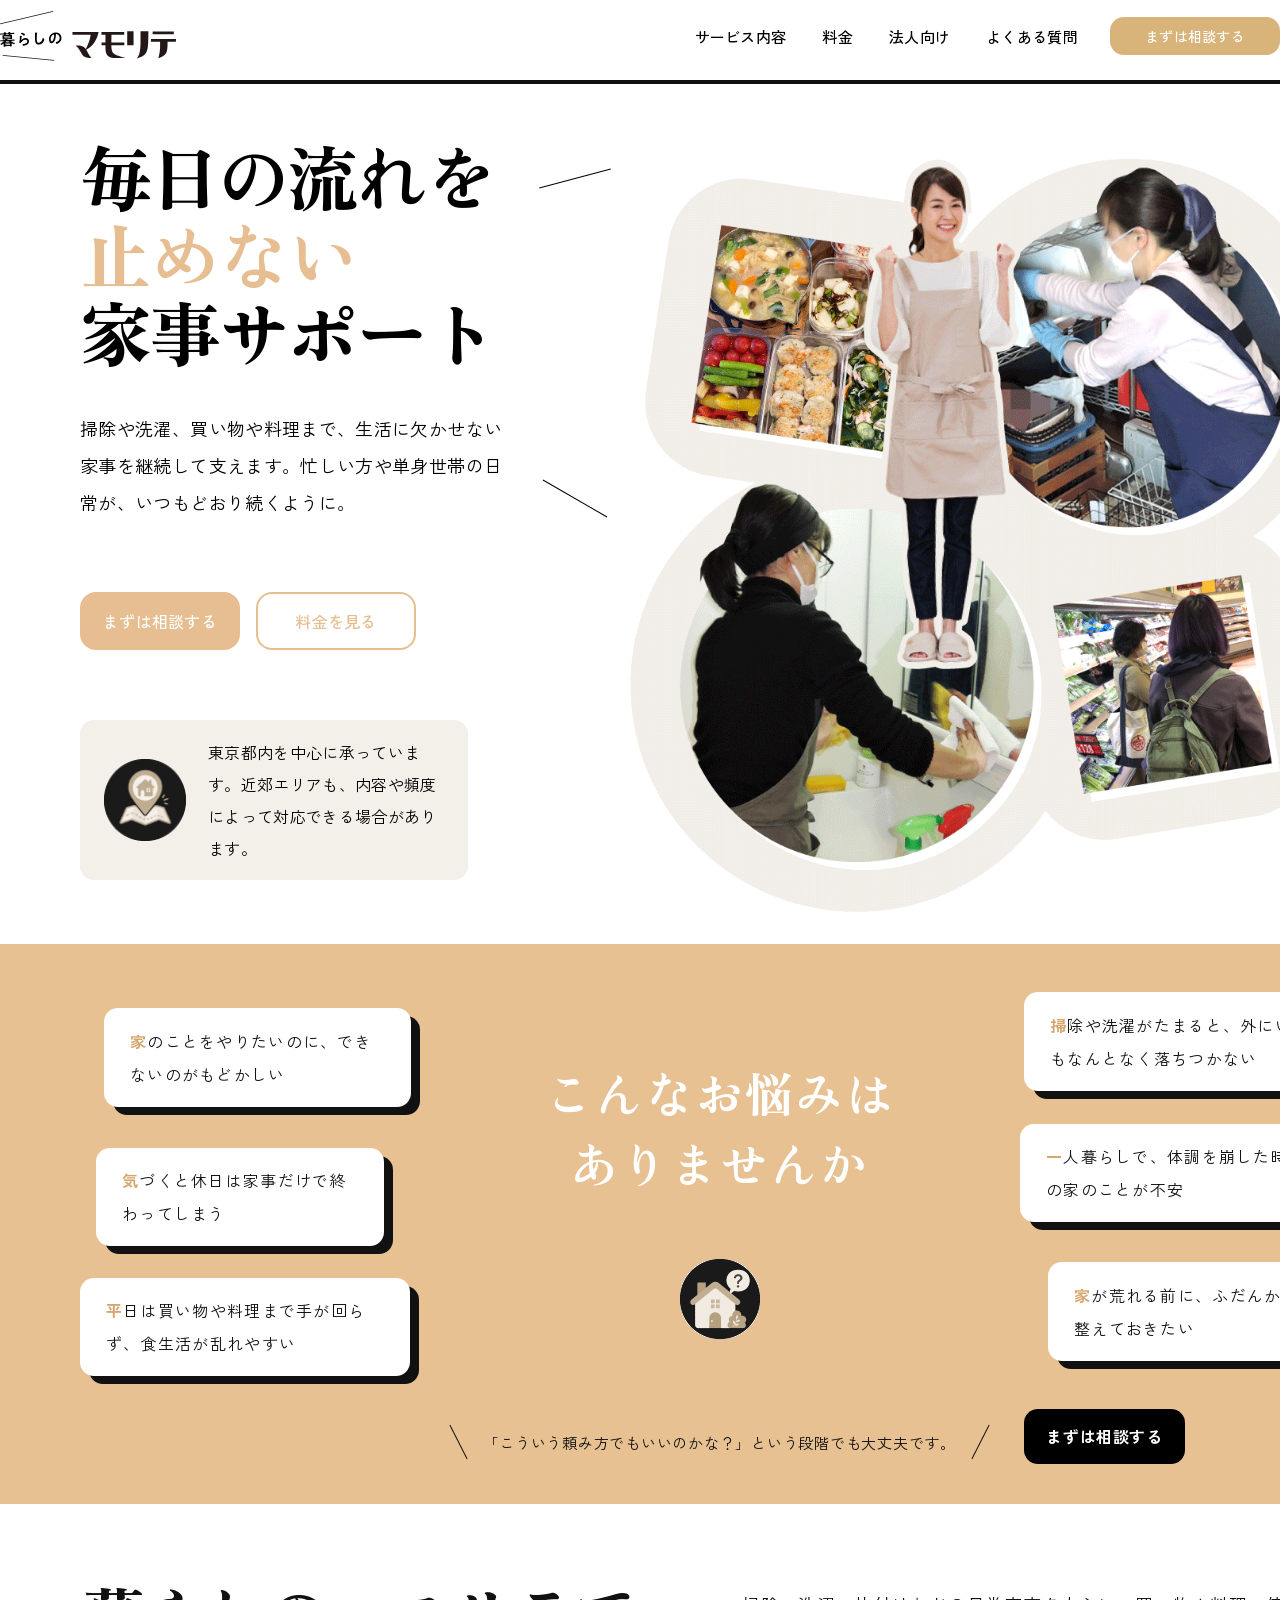
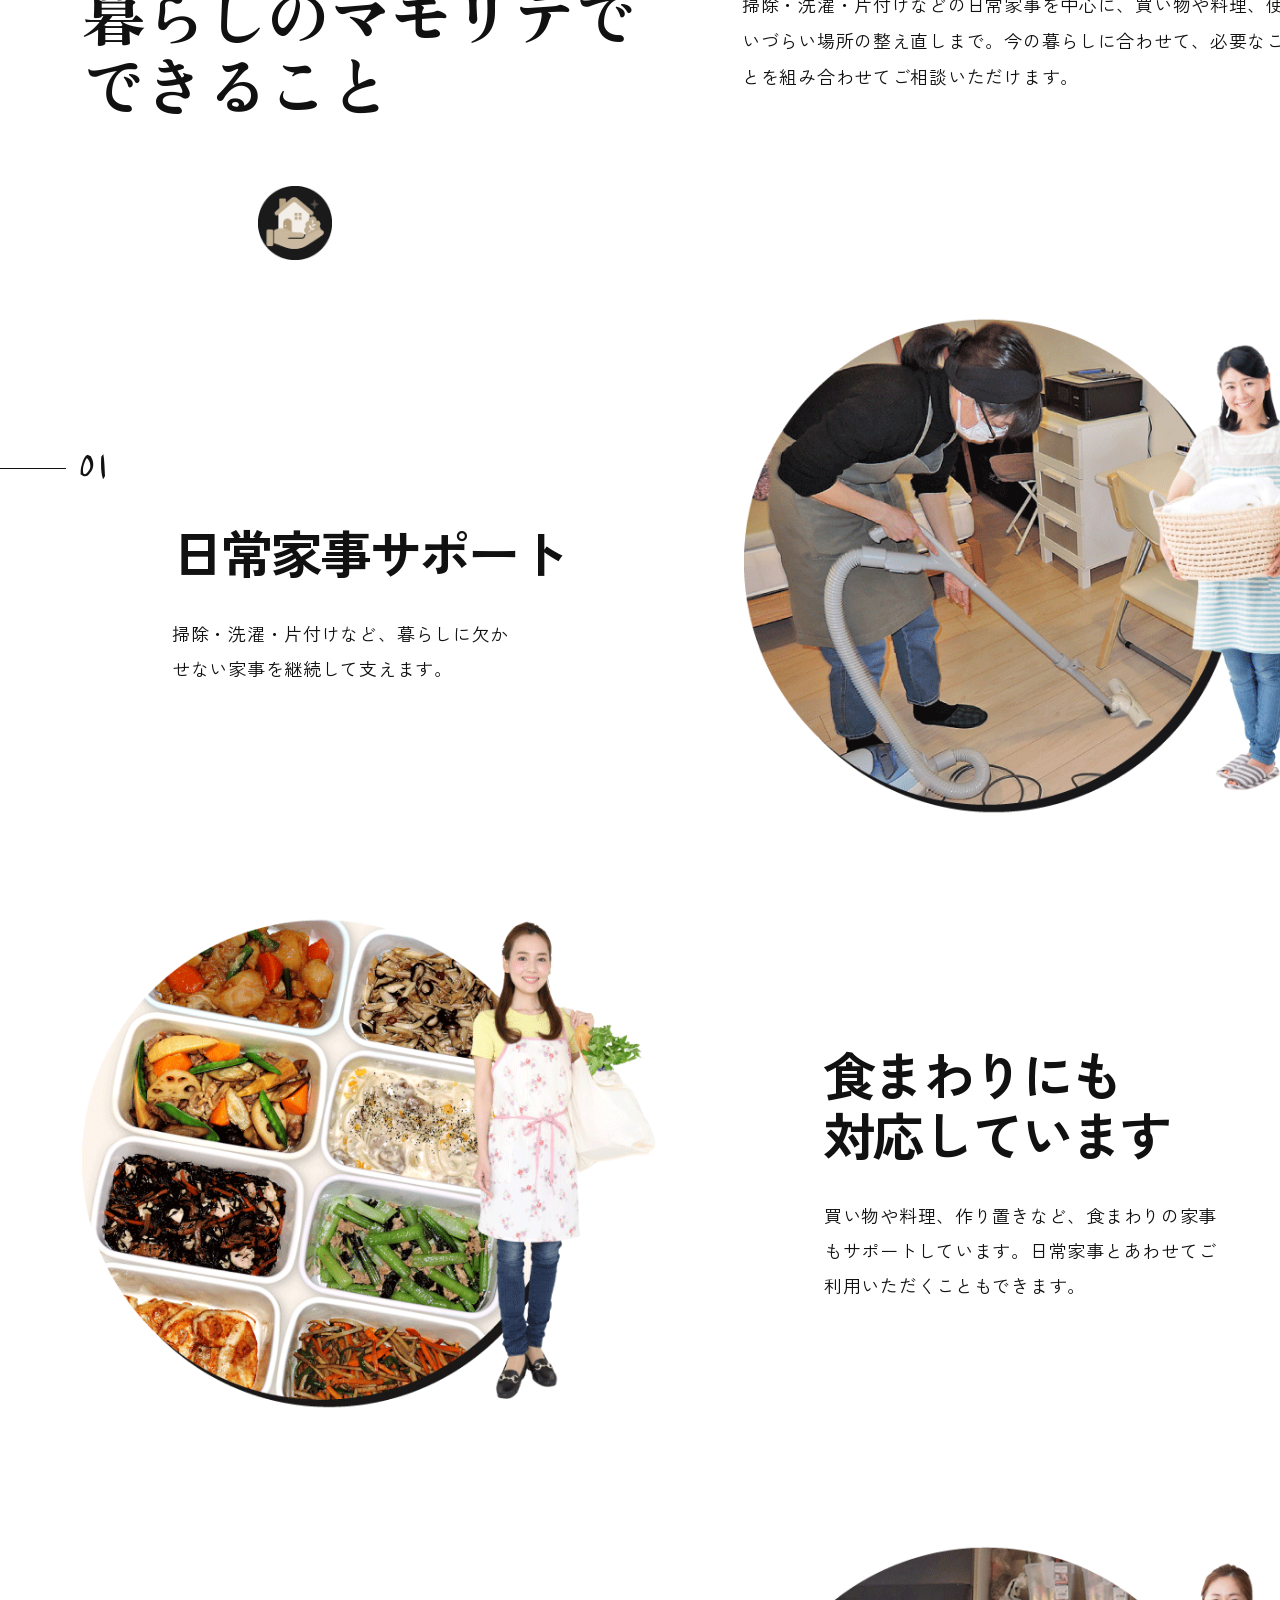
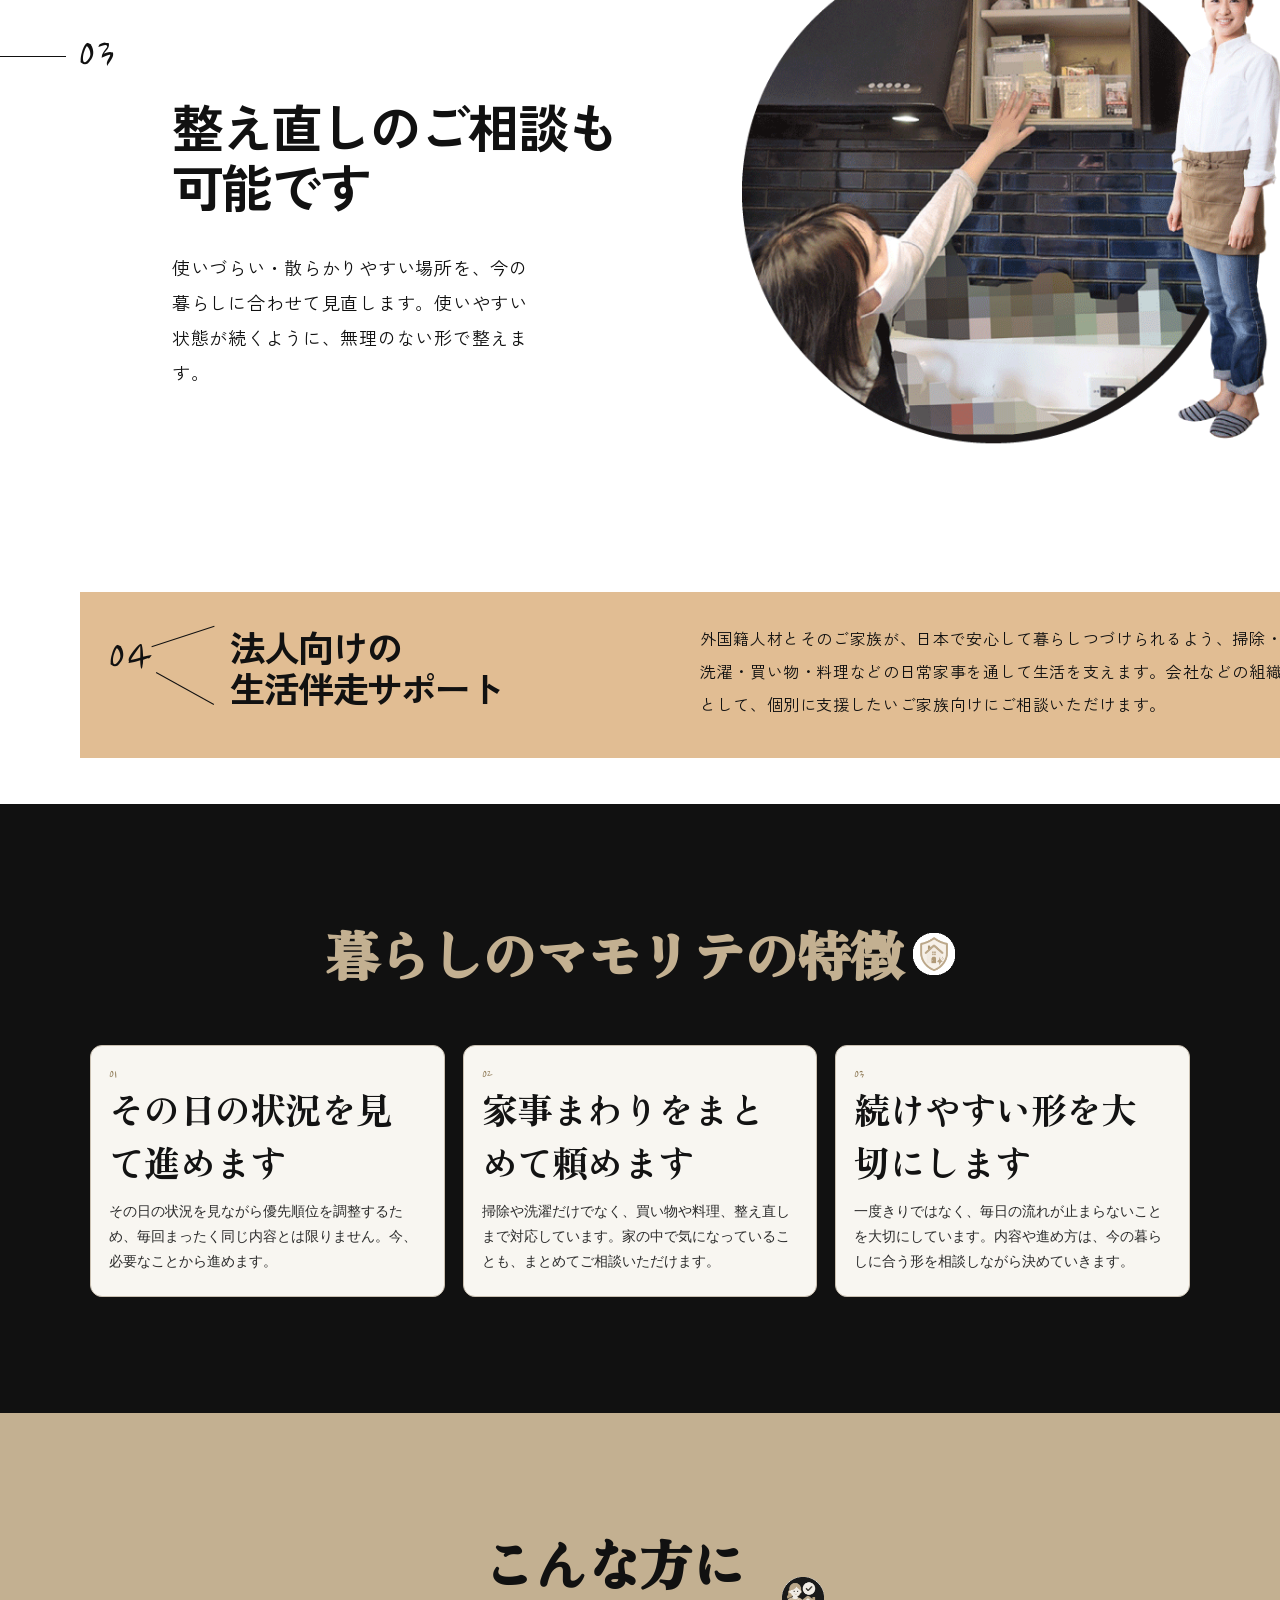
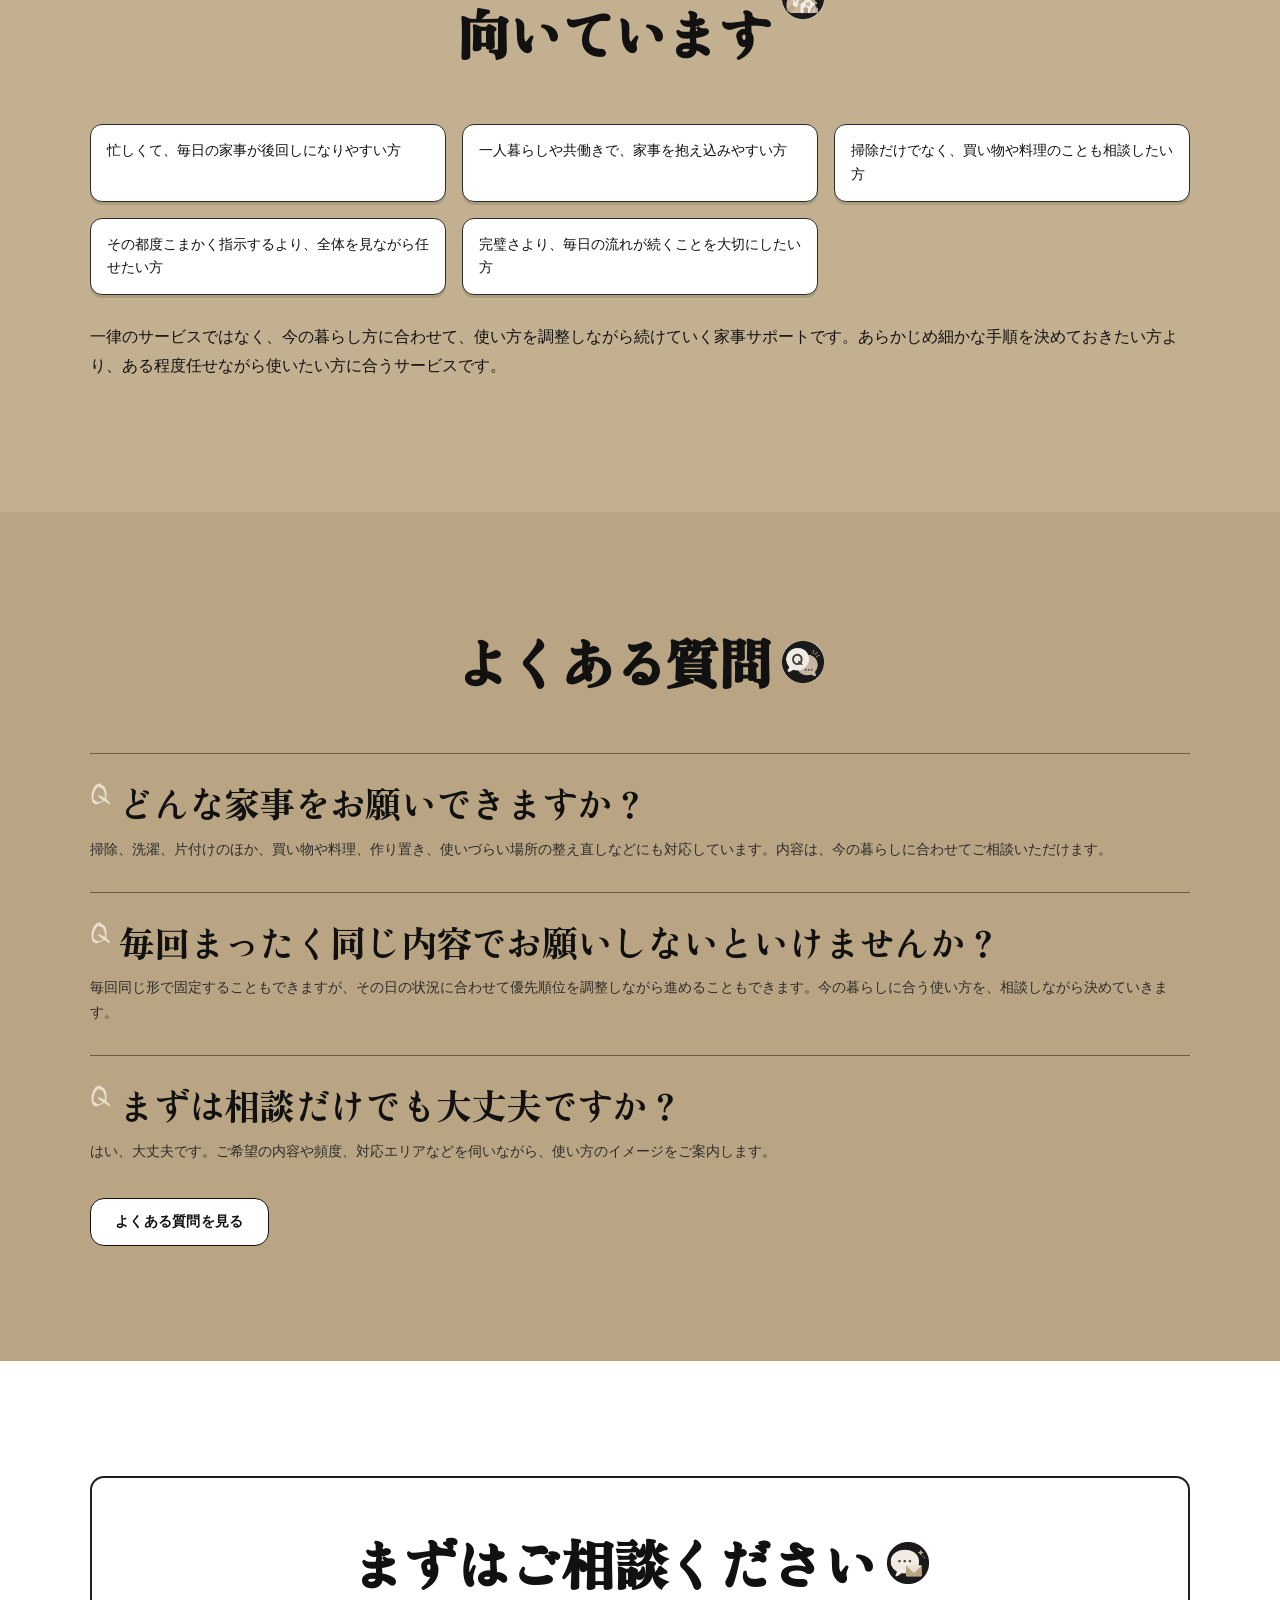
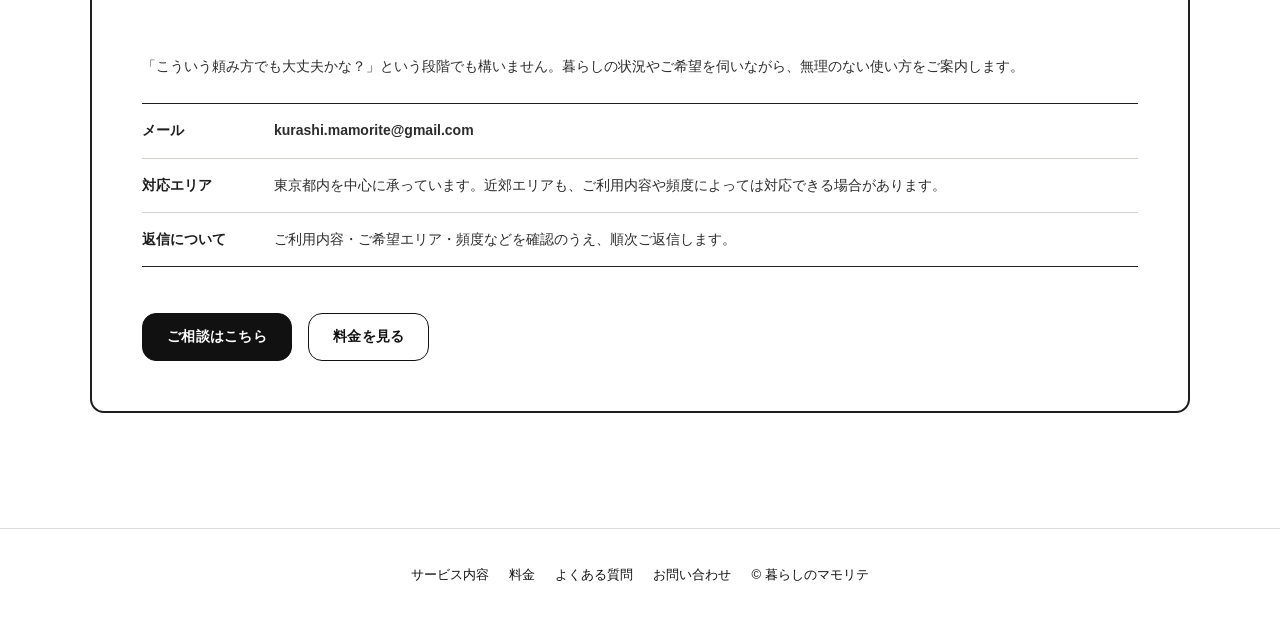
==== index.html @ 0fcd8d66 "Adjust hero first-view layout to match desktop mock" ====
<!DOCTYPE html>
<html lang="ja">
<head>
  <meta charset="UTF-8" />
  <meta name="viewport" content="width=device-width, initial-scale=1.0" />
  <meta name="theme-color" content="#ffffff" />
  <title>暮らしのマモリテ｜毎日の流れを止めない家事サポート</title>
  <meta name="description" content="掃除や洗濯、買い物や料理まで、生活に欠かせない家事を継続して支えます。忙しい方や単身世帯の日常が、いつもどおり続くように。毎日の流れを止めない家事サポートです。" />
  <link rel="preconnect" href="https://fonts.googleapis.com">
  <link rel="preconnect" href="https://fonts.gstatic.com" crossorigin>
  <link href="https://fonts.googleapis.com/css2?family=Zen+Antique&family=Zen+Kaku+Gothic+New:wght@400;500;700&family=Nanum+Brush+Script&display=swap" rel="stylesheet">
  <link rel="stylesheet" href="style.css" />
</head>
<body>
  <header class="site-header">
    <div class="site-header__inner">
      <a class="site-header__logo" href="/" aria-label="暮らしのマモリテ トップへ">
        <img src="logo-mamorite.svg" alt="暮らしのマモリテ">
      </a>

      <nav class="site-header__nav" aria-label="グローバルナビゲーション">
        <a href="#service">サービス内容</a>
        <a href="#price">料金</a>
        <a href="#business">法人向け</a>
        <a href="#faq">よくある質問</a>
      </nav>

      <a class="site-header__cta" href="#contact">まずは相談する</a>
    </div>
  </header>

  <main id="top">
    <section class="hero-section" id="hero">
      <div class="hero-stage">
        <div class="hero-copy">
          <h1 class="hero-title">
            <span class="hero-title-line">毎日の流れを</span>
            <span class="hero-title-line hero-title-accent">止めない</span>
            <span class="hero-title-line">家事サポート</span>
          </h1>

          <span class="hero-deco hero-deco-top" aria-hidden="true"></span>

          <p class="hero-text">
            掃除や洗濯、買い物や料理まで、生活に欠かせない家事を継続して支えます。忙しい方や単身世帯の日常が、いつもどおり続くように。
          </p>

          <span class="hero-deco hero-deco-bottom" aria-hidden="true"></span>

          <div class="hero-actions">
            <a class="hero-btn hero-btn-primary" href="#contact">まずは相談する</a>
            <a class="hero-btn hero-btn-secondary" href="#price">料金を見る</a>
          </div>

          <div class="hero-area-box">
            <img class="hero-area-icon" src="icon-area.png" alt="" aria-hidden="true">
            <p class="hero-area-text">
              東京都内を中心に承っています。近郊エリアも、内容や頻度によって対応できる場合があります。
            </p>
          </div>
        </div>

        <div class="hero-visual">
          <img src="hero-collage-desktop.png" alt="掃除・料理・買い物など暮らしを支える家事サポートのイメージ">
        </div>
      </div>
    </section>

    <section class="onayami-section" id="onayami">
      <div class="onayami-stage">
        <h2 class="onayami-title">
          <span>こんなお悩みは</span>
          <span>ありませんか</span>
        </h2>

        <img class="onayami-icon" src="icon-onayami.png" alt="" aria-hidden="true">

        <div class="onayami-card onayami-card-01">
          <p><span>家</span>のことをやりたいのに、できないのがもどかしい</p>
        </div>

        <div class="onayami-card onayami-card-02">
          <p><span>気</span>づくと休日は家事だけで終わってしまう</p>
        </div>

        <div class="onayami-card onayami-card-03">
          <p><span>平</span>日は買い物や料理まで手が回らず、食生活が乱れやすい</p>
        </div>

        <div class="onayami-card onayami-card-04">
          <p><span>掃</span>除や洗濯がたまると、外にいてもなんとなく落ちつかない</p>
        </div>

        <div class="onayami-card onayami-card-05">
          <p><span>一</span>人暮らしで、体調を崩した時の家のことが不安</p>
        </div>

        <div class="onayami-card onayami-card-06">
          <p><span>家</span>が荒れる前に、ふだんから整えておきたい</p>
        </div>

        <div class="onayami-bottom-copy">
          <span class="onayami-slash onayami-slash-left"></span>
          <p>「こういう頼み方でもいいのかな？」という段階でも大丈夫です。</p>
          <span class="onayami-slash onayami-slash-right"></span>
        </div>

        <a class="onayami-cta" href="#contact">まずは相談する</a>
      </div>
    </section>

    <section class="dekiru-section" id="service">
      <div class="dekiru-stage">

        <div class="dekiru-intro">
          <h2 class="dekiru-title">
            <span>暮らしのマモリテで</span>
            <span>できること</span>
          </h2>
          <p class="dekiru-intro-text">
            掃除・洗濯・片付けなどの日常家事を中心に、買い物や料理、使いづらい場所の整え直しまで。今の暮らしに合わせて、必要なことを組み合わせてご相談いただけます。
          </p>
          <img class="dekiru-icon" src="icon-dekiru.png" alt="" aria-hidden="true">
        </div>

        <div class="dekiru-item dekiru-item-01">
          <div class="dekiru-num">01</div>
          <span class="dekiru-line dekiru-line-left dekiru-line-01" aria-hidden="true"></span>
          <div class="dekiru-copy">
            <h3 class="dekiru-item-title dekiru-item-title-01">日常家事サポート</h3>
            <p class="dekiru-item-text">掃除・洗濯・片付けなど、暮らしに欠かせない家事を継続して支えます。</p>
          </div>
          <img class="dekiru-photo" src="dekiru-kaji.png" alt="日常家事サポートのイメージ">
        </div>

        <div class="dekiru-item dekiru-item-02">
          <img class="dekiru-photo" src="dekiru-shoku.png" alt="食まわりサポートのイメージ">
          <div class="dekiru-copy">
            <h3 class="dekiru-item-title dekiru-item-title-02">
              <span>食まわりにも</span>
              <span>対応しています</span>
            </h3>
            <p class="dekiru-item-text">買い物や料理、作り置きなど、食まわりの家事もサポートしています。日常家事とあわせてご利用いただくこともできます。</p>
          </div>
          <div class="dekiru-num">02</div>
          <span class="dekiru-line dekiru-line-right" aria-hidden="true"></span>
        </div>

        <div class="dekiru-item dekiru-item-03">
          <div class="dekiru-num">03</div>
          <span class="dekiru-line dekiru-line-left" aria-hidden="true"></span>
          <div class="dekiru-copy">
            <h3 class="dekiru-item-title dekiru-item-title-03">
              <span>整え直しのご相談も</span>
              <span>可能です</span>
            </h3>
            <p class="dekiru-item-text">使いづらい・散らかりやすい場所を、今の暮らしに合わせて見直します。使いやすい状態が続くように、無理のない形で整えます。</p>
          </div>
          <img class="dekiru-photo" src="dekiru-totonoe.png" alt="整え直しサポートのイメージ">
        </div>

        <div class="dekiru-corporate">
          <div class="dekiru-corporate-num">04</div>
          <span class="dekiru-corporate-slash dekiru-corporate-slash-1" aria-hidden="true"></span>
          <span class="dekiru-corporate-slash dekiru-corporate-slash-2" aria-hidden="true"></span>
          <h3 class="dekiru-corporate-title">
            <span>法人向けの</span>
            <span>生活伴走サポート</span>
          </h3>
          <p class="dekiru-corporate-text">
            外国籍人材とそのご家族が、日本で安心して暮らしつづけられるよう、掃除・洗濯・買い物・料理などの日常家事を通して生活を支えます。会社などの組織として、個別に支援したいご家族向けにご相談いただけます。
          </p>
        </div>

      </div>
    </section>

    <section id="features" class="section bg-black">
      <div class="container">
        <div class="section-title"><h2>暮らしのマモリテの特徴</h2><img src="icon-tokucho.png" alt="特徴アイコン"></div>
        <div class="card-grid feature-grid"><article><p class="script-no">01</p><h3>その日の状況を見て進めます</h3><p>その日の状況を見ながら優先順位を調整するため、毎回まったく同じ内容とは限りません。今、必要なことから進めます。</p></article><article><p class="script-no">02</p><h3>家事まわりをまとめて頼めます</h3><p>掃除や洗濯だけでなく、買い物や料理、整え直しまで対応しています。家の中で気になっていることも、まとめてご相談いただけます。</p></article><article><p class="script-no">03</p><h3>続けやすい形を大切にします</h3><p>一度きりではなく、毎日の流れが止まらないことを大切にしています。内容や進め方は、今の暮らしに合う形を相談しながら決めていきます。</p></article></div>
      </div>
    </section>

    <section id="fit" class="section bg-beige">
      <div class="container">
        <div class="section-title"><h2>こんな方に<br>向いています</h2><img src="icon-muiteru.png" alt="向いている方アイコン"></div>
        <ul class="card-grid fit-grid"><li>忙しくて、毎日の家事が後回しになりやすい方</li><li>一人暮らしや共働きで、家事を抱え込みやすい方</li><li>掃除だけでなく、買い物や料理のことも相談したい方</li><li>その都度こまかく指示するより、全体を見ながら任せたい方</li><li>完璧さより、毎日の流れが続くことを大切にしたい方</li></ul>
        <p class="section-note">一律のサービスではなく、今の暮らし方に合わせて、使い方を調整しながら続けていく家事サポートです。あらかじめ細かな手順を決めておきたい方より、ある程度任せながら使いたい方に合うサービスです。</p>
      </div>
    </section>

    <section id="faq" class="section bg-beige-darker">
      <div class="container">
        <div class="section-title"><h2>よくある質問</h2><img src="icon-qa.png" alt="Q&Aアイコン"></div>
        <div class="faq-list"><article class="faq-item"><h3><span class="script-q">Q</span>どんな家事をお願いできますか？</h3><p>掃除、洗濯、片付けのほか、買い物や料理、作り置き、使いづらい場所の整え直しなどにも対応しています。内容は、今の暮らしに合わせてご相談いただけます。</p></article><article class="faq-item"><h3><span class="script-q">Q</span>毎回まったく同じ内容でお願いしないといけませんか？</h3><p>毎回同じ形で固定することもできますが、その日の状況に合わせて優先順位を調整しながら進めることもできます。今の暮らしに合う使い方を、相談しながら決めていきます。</p></article><article class="faq-item"><h3><span class="script-q">Q</span>まずは相談だけでも大丈夫ですか？</h3><p>はい、大丈夫です。ご希望の内容や頻度、対応エリアなどを伺いながら、使い方のイメージをご案内します。</p></article></div>
        <a class="button secondary" href="faq.html">よくある質問を見る</a>
      </div>
    </section>

    <section id="contact" class="section">
      <div class="container"><div class="contact-box"><div class="section-title"><h2>まずはご相談ください</h2><img src="icon-soudan.png" alt="相談アイコン"></div><p>「こういう頼み方でも大丈夫かな？」という段階でも構いません。暮らしの状況やご希望を伺いながら、無理のない使い方をご案内します。</p><div class="contact-list"><p><span>メール</span><strong>kurashi.mamorite@gmail.com</strong></p><p><span>対応エリア</span>東京都内を中心に承っています。近郊エリアも、ご利用内容や頻度によっては対応できる場合があります。</p><p><span>返信について</span>ご利用内容・ご希望エリア・頻度などを確認のうえ、順次ご返信します。</p></div><div class="hero-actions"><a class="button" href="#contact">ご相談はこちら</a><a class="button secondary" href="price.html">料金を見る</a></div></div></div>
    </section>
  </main>

  <footer class="footer"><div class="container footer-inner"><a href="#service">サービス内容</a><a href="price.html">料金</a><a href="faq.html">よくある質問</a><a href="#contact">お問い合わせ</a><span>© 暮らしのマモリテ</span></div></footer>
</body>
</html>
---- style.css ----
@import url('https://fonts.googleapis.com/css2?family=Zen+Antique&display=swap');

/* =========================================================
   Header + First View
   暮らしのマモリテ / PC版基準
========================================================= */

/* 共通 */
:root {
  --color-black: #111111;
  --color-bg: #f7f7f4;
  --color-beige: #d8b47b;
  --color-beige-soft: rgba(216, 180, 123, 0.12);
  --content-max: 1440px;
  --black: var(--color-black);
  --beige: #c3b091;
  --beige-deep: #b9a583;
  --white: #ffffff;
  --off: var(--color-bg);
  --line: #d9d2c6;
  --container: 1100px;
  --hero-container: var(--content-max);
}

html {
  scroll-behavior: smooth;
}

* { box-sizing: border-box; }

body {
  margin: 0;
  color: var(--color-black);
  background: var(--color-bg);
  font-family:
    "Hiragino Kaku Gothic ProN",
    "Yu Gothic",
    "YuGothic",
    "Noto Sans JP",
    sans-serif;
  line-height: 1.8;
}

a { color: inherit; text-decoration: none; }
img { max-width: 100%; display: block; }

.container,
.header-inner {
  width: min(var(--container), calc(100% - 56px));
  margin-inline: auto;
}

.section {
  background: var(--white);
  padding: clamp(84px, 9vw, 138px) 0;
}
.bg-beige { background: var(--beige); }
.bg-beige-darker { background: var(--beige-deep); }
.bg-black { background: var(--black); color: var(--white); }

/* 見出し系 */
.hero__title,
.section-title,
h1,
h2,
h3 {
  font-family: "Zen Antique", serif;
  font-weight: 400;
}

.button {
  display: inline-flex;
  align-items: center;
  justify-content: center;
  min-height: 48px;
  padding: 0 24px;
  border-radius: 14px;
  border: 1px solid var(--black);
  font-weight: 700;
  font-size: 14px;
  letter-spacing: 0.02em;
  background: var(--black);
  color: var(--white);
}
.button.secondary { background: var(--white); color: var(--black); }
.nav-cta {
  width: 160px;
  min-height: 44px;
  height: 44px;
  padding: 0 28px;
  border-color: var(--beige);
  border-radius: 14px;
  background: var(--beige);
  color: var(--white);
  font-weight: 700;
}

/* =========================================================
   Header
========================================================= */

.site-header {
  width: 100%;
  height: 84px;
  background: #fff;
  position: relative;
  z-index: 10;
}

.site-header__inner {
  width: 100%;
  max-width: 1280px;
  height: 84px;
  margin: 0 auto;
  padding: 0;
  box-sizing: border-box;
  display: flex;
  align-items: center;
  justify-content: space-between;
}

.site-header__logo {
  display: flex;
  align-items: center;
  flex-shrink: 0;
  width: 214px;
  height: 54px;
  text-decoration: none;
}

.site-header__logo img {
  display: block;
  width: 214px;
  height: auto;
  object-fit: contain;
}

.site-header__nav {
  display: flex;
  align-items: center;
  gap: 38px;
  margin-left: auto;
  margin-right: 32px;
}

.site-header__nav a {
  color: #111;
  text-decoration: none;
  font-family: "Zen Kaku Gothic New", "Noto Sans JP", sans-serif;
  font-size: 15px;
  line-height: 1;
  font-weight: 700;
  letter-spacing: 0.04em;
  white-space: nowrap;
}

.site-header__cta {
  width: 160px;
  height: 40px;
  border-radius: 16px;
  background: #E8BD8B;
  color: #fff;
  display: flex;
  align-items: center;
  justify-content: center;
  text-decoration: none;
  font-family: "Zen Kaku Gothic New", "Noto Sans JP", sans-serif;
  font-size: 15px;
  line-height: 1;
  font-weight: 700;
  letter-spacing: 0.04em;
  white-space: nowrap;
  flex-shrink: 0;
}

@media (max-width: 899px) {
  .site-header {
    height: 72px;
  }

  .site-header__inner {
    height: 72px;
    padding: 0 20px;
  }

  .site-header__logo {
    width: 180px;
    height: 46px;
  }

  .site-header__logo img {
    width: 180px;
  }

  .site-header__nav {
    display: none;
  }
}

/* =========================================================
   Hero
========================================================= */

.hero {
  width: 100%;
  background: var(--color-bg);
  overflow: hidden;
}

.hero__inner {
  position: relative;
  width: 100%;
  max-width: var(--content-max);
  min-height: 884px;
  margin: 0 auto;
  padding: 58px 80px 70px;
  box-sizing: border-box;
}

/* 左側 */
.hero__content {
  position: relative;
  z-index: 2;
  width: 520px;
}

/* 大見出し */
.hero__title {
  position: relative;
  margin: 0;
  font-size: 72px;
  line-height: 1.08;
  letter-spacing: -0.055em;
  color: var(--color-black);
}

.hero__title span {
  display: block;
}

.hero__title .is-accent {
  color: var(--color-beige);
}

/* 見出し右側の斜め線 */
.hero__title::after {
  content: "";
  position: absolute;
  top: 76px;
  left: 435px;
  width: 78px;
  height: 1.5px;
  background: var(--color-black);
  transform: rotate(-17deg);
  transform-origin: left center;
}

/* 本文 */
.hero__lead {
  width: 440px;
  margin: 42px 0 0;
  font-size: 16px;
  line-height: 2.1;
  letter-spacing: 0.06em;
  font-weight: 500;
}

/* CTA */
.hero__actions {
  display: flex;
  align-items: center;
  gap: 16px;
  margin-top: 30px;
}

.hero__button {
  height: 54px;
  border-radius: 15px;
  padding: 0 30px;
  box-sizing: border-box;
  text-decoration: none;
  display: inline-flex;
  align-items: center;
  justify-content: center;
  font-size: 15px;
  font-weight: 700;
  letter-spacing: 0.04em;
  line-height: 1;
  white-space: nowrap;
}

.hero__button--primary {
  min-width: 160px;
  color: #ffffff;
  background: var(--color-beige);
  border: 2px solid var(--color-beige);
}

.hero__button--secondary {
  min-width: 142px;
  color: var(--color-beige);
  background: transparent;
  border: 2px solid var(--color-beige);
}

/* 対応エリア */
.hero__area {
  width: 420px;
  min-height: 132px;
  margin-top: 58px;
  padding: 26px 28px;
  box-sizing: border-box;
  border-radius: 13px;
  background: var(--color-beige-soft);
  display: flex;
  align-items: center;
  gap: 26px;
}

.hero__area-icon {
  flex: 0 0 auto;
}

.hero__area-icon img {
  display: block;
  width: 64px;
  height: 64px;
  object-fit: contain;
}

.hero__area-text {
  margin: 0;
  font-size: 15px;
  line-height: 1.95;
  letter-spacing: 0.05em;
  font-weight: 500;
}

/* 右側コラージュ */
.hero__visual {
  position: absolute;
  z-index: 1;
  top: 54px;
  right: -4px;
  width: 790px;
  pointer-events: none;
}

.hero__visual img {
  display: block;
  width: 100%;
  height: auto;
  object-fit: contain;
}

/* =========================================================
   Responsive rough adjustment
   現時点では崩れ防止用の最低限
========================================================= */

@media (max-width: 1180px) {
  .site-header__inner {
    padding: 0 48px;
  }

  .hero__inner {
    padding-left: 56px;
    padding-right: 56px;
  }

  .hero__title {
    font-size: 64px;
  }

  .hero__visual {
    width: 700px;
    right: -80px;
  }
}

@media (max-width: 900px) {
  .site-header__inner {
    height: 72px;
    padding: 0 24px;
  }

  .site-header__logo img {
    width: 150px;
  }

  .site-header__nav {
    display: none;
  }

  .site-header__cta {
    width: 142px;
    height: 40px;
    border-radius: 12px;
    font-size: 13px;
  }

  .hero__inner {
    min-height: auto;
    padding: 44px 24px 56px;
  }

  .hero__content {
    width: 100%;
  }

  .hero__title {
    font-size: 48px;
    line-height: 1.15;
    letter-spacing: -0.04em;
  }

  .hero__title::after {
    display: none;
  }

  .hero__lead {
    width: 100%;
    margin-top: 28px;
    font-size: 15px;
    line-height: 2;
  }

  .hero__actions {
    margin-top: 26px;
  }

  .hero__button {
    height: 50px;
    font-size: 14px;
    padding: 0 22px;
  }

  .hero__area {
    width: 100%;
    margin-top: 40px;
  }

  .hero__visual {
    position: relative;
    top: auto;
    right: auto;
    width: 112%;
    margin: 36px 0 0 -6%;
  }
}

.hero-actions {
  display: flex;
  gap: 16px;
  flex-wrap: nowrap;
  margin-top: 46px;
}


.section-title {
  display: flex;
  align-items: center;
  justify-content: center;
  gap: 12px;
  margin-bottom: clamp(34px, 5vw, 56px);
  text-align: center;
}
.section-title h2 {
  margin: 0;
  font-size: clamp(36px, 5vw, 54px);
  line-height: 1.3;
  font-weight: 900;
  letter-spacing: -0.03em;
}
.section-title img { width: 42px; height: 42px; object-fit: contain; }
.bg-black .section-title h2 { color: var(--beige); }

.card-grid { list-style: none; margin: 0; padding: 0; display: grid; gap: 16px; }
.card-grid li {
  border: 1px solid #2b2b2b;
  background: #fff;
  border-radius: 12px;
  box-shadow: 0 3px 0 rgba(0, 0, 0, 0.12);
  padding: 14px 16px;
  font-size: 14px;
  line-height: 1.7;
}

/* =========================================================
   Onayami block
========================================================= */

.onayami-section {
  width: 100%;
  height: 560px;
  background: #E8C193;
  overflow: hidden;
}

.onayami-stage {
  position: relative;
  width: 1440px;
  height: 560px;
  margin: 0 auto;
}

.onayami-title {
  position: absolute;
  left: 50%;
  top: 114px;
  transform: translateX(-50%);
  width: 420px;
  margin: 0;
  text-align: center;
  color: #fff;
  font-family: "Zen Antique", serif;
  font-size: 48px;
  line-height: 1.45;
  letter-spacing: 0.04em;
  font-weight: 400;
  white-space: nowrap;
}

.onayami-title span { display: block; }

.onayami-icon {
  position: absolute;
  left: 50%;
  top: 315px;
  transform: translateX(-50%);
  width: 80px;
  height: 80px;
  object-fit: contain;
}

.onayami-card {
  position: absolute;
  background: #fff;
  border-radius: 14px;
  box-shadow: 9px 8px 0 #111;
  display: flex;
  align-items: center;
  box-sizing: border-box;
  padding: 20px 26px;
  color: #111;
  font-family: "Zen Kaku Gothic New", "Noto Sans JP", sans-serif;
  font-size: 16px;
  line-height: 2.05;
  letter-spacing: 0.08em;
  font-weight: 400;
  z-index: 2;
}

.onayami-card p { margin: 0; }

.onayami-card span {
  color: #D6A66F;
  font-weight: 700;
}

.onayami-card-01 { left: 104px; top: 64px; width: 307px; height: 99px; }
.onayami-card-02 { left: 96px; top: 204px; width: 288px; height: 98px; }
.onayami-card-03 { left: 80px; top: 334px; width: 330px; height: 98px; }
.onayami-card-04 { left: 1024px; top: 48px; width: 328px; height: 99px; }
.onayami-card-05 { left: 1020px; top: 180px; width: 309px; height: 98px; }
.onayami-card-06 { left: 1048px; top: 318px; width: 290px; height: 99px; }

.onayami-bottom-copy {
  position: absolute;
  left: 453px;
  top: 480px;
  width: 533px;
  height: 36px;
  display: flex;
  align-items: center;
  justify-content: center;
  gap: 24px;
  color: #111;
  font-family: "Zen Kaku Gothic New", "Noto Sans JP", sans-serif;
  font-size: 15px;
  line-height: 1;
  letter-spacing: 0.05em;
  white-space: nowrap;
}

.onayami-bottom-copy p { margin: 0; }

.onayami-slash {
  display: block;
  width: 1px;
  height: 38px;
  background: #111;
  transform-origin: center;
}

.onayami-slash-left { transform: rotate(-27deg); }
.onayami-slash-right { transform: rotate(27deg); }

.onayami-cta {
  position: absolute;
  left: 1024px;
  top: 465px;
  width: 161px;
  height: 55px;
  border-radius: 14px;
  background: #000;
  color: #fff;
  display: flex;
  align-items: center;
  justify-content: center;
  text-decoration: none;
  font-family: "Zen Kaku Gothic New", "Noto Sans JP", sans-serif;
  font-size: 16px;
  font-weight: 700;
  letter-spacing: 0.04em;
  z-index: 3;
}

@media (max-width: 1439px) and (min-width: 769px) {
  .onayami-section {
    height: calc(560px * (100vw / 1440));
  }

  .onayami-stage {
    transform: scale(calc(100vw / 1440));
    transform-origin: top center;
  }
}

@media (max-width: 768px) {
  .onayami-section {
    height: auto;
    overflow: visible;
    padding: 48px 16px;
  }

  .onayami-stage {
    width: 100%;
    height: auto;
    display: flex;
    flex-direction: column;
    align-items: center;
    gap: 16px;
  }

  .onayami-title,
  .onayami-icon,
  .onayami-card,
  .onayami-bottom-copy,
  .onayami-cta {
    position: static;
    transform: none;
  }

  .onayami-title { width: auto; white-space: normal; }
  .onayami-card { width: 100%; height: auto; }
  .onayami-bottom-copy { width: 100%; }
}

/* =========================================
   できることブロック
========================================= */

.dekiru-section {
  position: relative;
  width: 100%;
  height: 2500px;
  background: #ffffff;
  overflow: hidden;
  box-sizing: border-box;
}

.dekiru-stage {
  position: relative;
  width: 1440px;
  height: 2500px;
  margin: 0 auto;
  box-sizing: border-box;
  background: transparent;
}

.dekiru-title {
  position: absolute;
  left: 82px;
  top: 74px;
  width: 360px;
  margin: 0;
  color: #111111;
  font-family: "Zen Antique", serif;
  font-size: 64px;
  line-height: 1.1;
  letter-spacing: -0.04em;
  font-weight: 400;
}

.dekiru-title span { display: block; white-space: nowrap; }

.dekiru-intro-text {
  position: absolute;
  left: 742px;
  top: 82px;
  width: 545px;
  margin: 0;
  color: #111111;
  font-family: "Zen Kaku Gothic New", "Noto Sans JP", sans-serif;
  font-size: 18px;
  line-height: 2;
  letter-spacing: 0.04em;
  font-weight: 400;
}

.dekiru-icon {
  position: absolute;
  left: 258px;
  top: 282px;
  width: 74px;
  height: 74px;
  object-fit: contain;
  display: block;
}

.dekiru-item { position: absolute; }

.dekiru-num,
.dekiru-corporate-num {
  color: #111111;
  font-family: "Nanum Brush Script", cursive;
  font-size: 48px;
  line-height: 1;
  font-weight: 400;
  letter-spacing: 0.02em;
}

.dekiru-item-title,
.dekiru-corporate-title {
  margin: 0;
  font-family: "Zen Kaku Gothic New", "Noto Sans JP", sans-serif;
  font-weight: 700;
  letter-spacing: -0.05em;
}

.dekiru-item-title span,
.dekiru-corporate-title span { display: block; }

.dekiru-item-title-01 { white-space: nowrap; }

.dekiru-item-title-02 span,
.dekiru-item-title-03 span,
.dekiru-corporate-title span { white-space: nowrap; }

.dekiru-item-text,
.dekiru-corporate-text {
  margin: 0;
  font-family: "Zen Kaku Gothic New", "Noto Sans JP", sans-serif;
  font-weight: 400;
  letter-spacing: 0.04em;
}

.dekiru-line {
  position: absolute;
  display: block;
  height: 1px;
  background: #111111;
}

.dekiru-photo {
  display: block;
  height: auto;
  max-width: none;
}

.dekiru-item-01 { left: 0; top: 0; width: 1440px; height: 860px; }
.dekiru-item-01 .dekiru-num { position: absolute; left: 78px; top: 542px; }
.dekiru-item-01 .dekiru-line-01 { left: 0; top: 564px; width: 66px; }
.dekiru-item-01 .dekiru-copy { position: absolute; left: 172px; top: 618px; width: 370px; }
.dekiru-item-01 .dekiru-item-title { width: 320px; color: #111111; font-size: 52px; line-height: 1.15; }
.dekiru-item-01 .dekiru-item-text { margin-top: 34px; width: 350px; color: #111111; font-size: 18px; line-height: 1.95; }
.dekiru-item-01 .dekiru-photo { position: absolute; left: 744px; top: 412px; width: 592px; }

.dekiru-item-02 { left: 0; top: 0; width: 1440px; height: 1700px; }
.dekiru-item-02 .dekiru-photo { position: absolute; left: 82px; top: 1012px; width: 586px; }
.dekiru-item-02 .dekiru-copy { position: absolute; left: 824px; top: 1140px; width: 410px; }
.dekiru-item-02 .dekiru-item-title { width: 360px; color: #111111; font-size: 52px; line-height: 1.15; }
.dekiru-item-02 .dekiru-item-text { margin-top: 34px; width: 395px; color: #111111; font-size: 18px; line-height: 1.95; }
.dekiru-item-02 .dekiru-num { position: absolute; left: 1298px; top: 1110px; }
.dekiru-item-02 .dekiru-line-right { left: 1360px; top: 1132px; width: 72px; }

.dekiru-item-03 { left: 0; top: 0; width: 1440px; height: 2250px; }
.dekiru-item-03 .dekiru-num { position: absolute; left: 78px; top: 1730px; }
.dekiru-item-03 .dekiru-line-left { left: 0; top: 1752px; width: 66px; }
.dekiru-item-03 .dekiru-copy { position: absolute; left: 172px; top: 1792px; width: 390px; }
.dekiru-item-03 .dekiru-item-title { width: 360px; color: #111111; font-size: 52px; line-height: 1.15; }
.dekiru-item-03 .dekiru-item-text { margin-top: 34px; width: 370px; color: #111111; font-size: 18px; line-height: 1.95; }
.dekiru-item-03 .dekiru-photo { position: absolute; left: 742px; top: 1640px; width: 596px; }

.dekiru-corporate {
  position: absolute;
  left: 80px;
  top: 2288px;
  width: 1280px;
  height: 166px;
  background: #E1BD93;
  box-sizing: border-box;
}

.dekiru-corporate-num { position: absolute; left: 28px; top: 44px; color: #111111; font-size: 48px; }
.dekiru-corporate-slash { position: absolute; width: 66px; height: 1px; background: #111111; transform-origin: center; }
.dekiru-corporate-slash-1 { left: 70px; top: 44px; transform: rotate(-18deg); }
.dekiru-corporate-slash-2 { left: 72px; top: 96px; transform: rotate(29deg); }
.dekiru-corporate-title { position: absolute; left: 150px; top: 34px; width: 430px; color: #111111; font-size: 36px; line-height: 1.15; }
.dekiru-corporate-text { position: absolute; left: 620px; top: 30px; width: 590px; color: #111111; font-size: 16px; line-height: 2.05; }

@media (max-width: 1439px) and (min-width: 769px) {
  .dekiru-section { height: calc(2500px * (100vw / 1440)); }
  .dekiru-stage { transform: scale(calc(100vw / 1440)); transform-origin: top center; }
}


.script-no,
.script-q {
  margin: 0 0 10px;
  font-family: "Nanum Brush Script", cursive;
  line-height: 1;
}

.script-no { font-size: 42px; }

h3 {
  margin: 0 0 12px;
  font-size: clamp(28px, 3vw, 38px);
  line-height: 1.45;
  letter-spacing: -0.02em;
}

.feature-grid p,
.faq-item p,
.contact-box p { margin: 0; font-size: 14px; color: #2c2c2c; }

.feature-grid { grid-template-columns: repeat(3, minmax(0, 1fr)); gap: 18px; }
.feature-grid article {
  background: #f8f6f1;
  border: 1px solid #cbc1b2;
  border-radius: 12px;
  padding: 22px 18px;
}
.feature-grid .script-no { color: #8f7a56; }
.feature-grid h3 { font-size: 36px; color: #131313; }

.fit-grid { grid-template-columns: repeat(3, minmax(0, 1fr)); margin-bottom: 28px; }
.fit-grid li:last-child { grid-column: 2 / 3; }

.faq-list { display: grid; gap: 30px; margin-bottom: 34px; }
.faq-item { border-top: 1px solid #6a5c45; padding-top: 22px; }
.faq-item h3 {
  display: flex;
  gap: 10px;
  align-items: flex-start;
  margin: 0 0 8px;
  font-size: clamp(27px, 3vw, 36px);
}
.script-q { font-size: 44px; color: #e8dfcf; margin-top: -2px; }

.contact-box {
  border: 2px solid #1e1e1e;
  border-radius: 14px;
  background: #fff;
  padding: clamp(24px, 4vw, 50px);
}
.contact-list {
  margin: 24px 0;
  border-top: 1px solid #1f1f1f;
  border-bottom: 1px solid #1f1f1f;
}
.contact-list p {
  margin: 0;
  padding: 14px 0;
  border-top: 1px solid var(--line);
  display: grid;
  grid-template-columns: 120px 1fr;
  gap: 12px;
}
.contact-list p:first-child { border-top: 0; }
.contact-list span { font-weight: 700; color: #1d1d1d; }

.footer {
  background: var(--white);
  border-top: 1px solid #ddd;
  padding: 34px 0;
}
.footer-inner {
  display: flex;
  justify-content: center;
  flex-wrap: wrap;
  gap: 10px 20px;
  font-size: 13px;
}


@media (max-width: 930px) {
  .header-inner {
    width: calc(100% - 48px);
    gap: 24px;
  }
  .nav a:not(.nav-cta) { display: none; }
  .feature-grid,
  .fit-grid { grid-template-columns: 1fr; }
  .fit-grid li:last-child { grid-column: auto; }
}

@media (max-width: 767px) {
  .container,
  .header-inner { width: min(var(--container), calc(100% - 28px)); }
  .header-inner {
    height: 74px;
    min-height: 74px;
    gap: 12px;
  }
  .brand-logo img { width: clamp(150px, 48vw, 180px); }
  .nav-cta {
    flex-basis: auto;
    width: auto;
    min-height: 42px;
    height: 42px;
    padding: 0 16px;
    font-size: 13px;
  }
  .section { padding: 72px 0; }
  .hero-actions {
    flex-direction: column;
    margin-top: 34px;
  }
  .button { width: 100%; }
  .section-title { justify-content: flex-start; text-align: left; }
  .contact-list p { grid-template-columns: 1fr; }
}

/* =========================================================
   Header / Hero adjustment
   2026-05-10
========================================================= */

:root {
  --color-black: #111111;
  --color-bg: #f8f7f2;
  --color-beige: #d8b47b;
  --color-beige-soft: rgba(216, 180, 123, 0.14);
  --content-max: 1440px;
}

/* 背景の白飛びを抑える */
html,
body {
  background: var(--color-bg);
}

body {
  overflow-x: hidden;
}

/* ヘッダーを上部固定。ただし fixed ではなく sticky */
.site-header {
  position: sticky;
  top: 0;
  z-index: 1000;
  background: var(--color-bg);
  border-bottom: 4px solid var(--color-black);
}

/* ヘッダー内部 */
.site-header__inner {
  max-width: var(--content-max);
  height: 82px;
  margin: 0 auto;
  padding: 0 80px;
  box-sizing: border-box;
  display: flex;
  align-items: center;
}

/* ロゴ */
.site-header__logo img {
  width: 190px;
  height: auto;
  display: block;
}

/* ナビ */
.site-header__nav {
  display: flex;
  align-items: center;
  gap: 40px;
  margin-left: auto;
  margin-right: 42px;
}

.site-header__nav a {
  color: var(--color-black);
  text-decoration: none;
  font-size: 15px;
  font-weight: 700;
  letter-spacing: 0.06em;
  line-height: 1;
}

/* ヘッダーCTA */
.site-header__cta {
  width: 176px;
  height: 46px;
  border-radius: 15px;
  background: var(--color-beige);
  color: #ffffff;
  display: inline-flex;
  align-items: center;
  justify-content: center;
  text-decoration: none;
  font-size: 15px;
  font-weight: 700;
  letter-spacing: 0.04em;
}

/* =========================================================
   Hero
========================================================= */

.hero {
  background: var(--color-bg);
  overflow: hidden;
}

.hero__inner {
  position: relative;
  max-width: var(--content-max);
  min-height: 820px;
  margin: 0 auto;
  padding: 58px 80px 60px;
  box-sizing: border-box;
}

/* 左テキストエリア */
.hero__content {
  position: relative;
  z-index: 3;
  width: 520px;
}

/* 大見出し */
.hero__title {
  margin: 0;
  font-family: "Zen Antique", serif;
  font-size: 72px;
  line-height: 1.08;
  letter-spacing: -0.055em;
  font-weight: 400;
  color: var(--color-black);
}

.hero__title span {
  display: block;
}

.hero__title .is-accent {
  color: var(--color-beige);
}

/* 既存の1本線は消す */
.hero__title::after {
  display: none !important;
}

/* 見本に近い斜め線：上 */
.hero__inner::before {
  content: "";
  position: absolute;
  z-index: 2;
  top: 124px;
  left: 520px;
  width: 86px;
  height: 1.5px;
  background: var(--color-black);
  transform: rotate(-15deg);
  transform-origin: left center;
  pointer-events: none;
}

/* 見本に近い斜め線：下 */
.hero__inner::after {
  content: "";
  position: absolute;
  z-index: 2;
  top: 420px;
  left: 520px;
  width: 82px;
  height: 1.5px;
  background: var(--color-black);
  transform: rotate(24deg);
  transform-origin: left center;
  pointer-events: none;
}

/* 本文 */
.hero__lead {
  width: 440px;
  margin: 42px 0 0;
  font-size: 16px;
  line-height: 2.1;
  letter-spacing: 0.06em;
  font-weight: 500;
}

/* CTA */
.hero__actions {
  display: flex;
  align-items: center;
  gap: 16px;
  margin-top: 30px;
}

.hero__button {
  height: 54px;
  border-radius: 15px;
  padding: 0 30px;
  box-sizing: border-box;
  display: inline-flex;
  align-items: center;
  justify-content: center;
  text-decoration: none;
  font-size: 15px;
  font-weight: 700;
  letter-spacing: 0.04em;
  line-height: 1;
}

.hero__button--primary {
  min-width: 160px;
  color: #ffffff;
  background: var(--color-beige);
  border: 2px solid var(--color-beige);
}

.hero__button--secondary {
  min-width: 142px;
  color: var(--color-beige);
  background: transparent;
  border: 2px solid var(--color-beige);
}

/* 対応エリアボックス */
.hero__area {
  width: 420px;
  min-height: 132px;
  margin-top: 58px;
  padding: 26px 28px;
  box-sizing: border-box;
  border-radius: 13px;
  background: var(--color-beige-soft);
  display: flex;
  align-items: center;
  gap: 26px;
}

.hero__area-icon img {
  display: block;
  width: 64px;
  height: 64px;
  object-fit: contain;
}

.hero__area-text {
  margin: 0;
  font-size: 15px;
  line-height: 1.95;
  letter-spacing: 0.05em;
  font-weight: 500;
}

/* コラージュ画像 */
.hero__visual {
  position: absolute;
  z-index: 1;
  top: 58px;
  right: clamp(28px, 3.2vw, 56px);
  width: clamp(660px, 52vw, 760px);
  pointer-events: none;
}

.hero__visual img {
  display: block;
  width: 100%;
  height: auto;
}

/* =========================================================
   Width adjustment
========================================================= */

@media (max-width: 1320px) {
  .site-header__inner {
    padding-inline: 56px;
  }

  .hero__inner {
    padding-inline: 56px;
  }

  .hero__content {
    width: 490px;
  }

  .hero__title {
    font-size: 66px;
  }

  .hero__lead {
    width: 410px;
  }

  .hero__visual {
    width: clamp(600px, 50vw, 700px);
    right: 28px;
  }

  .hero__inner::before,
  .hero__inner::after {
    left: 500px;
  }
}

@media (max-width: 1100px) {
  .hero__inner {
    min-height: auto;
    padding-bottom: 56px;
  }

  .hero__content {
    width: 100%;
    max-width: 520px;
  }

  .hero__visual {
    position: relative;
    top: auto;
    right: auto;
    width: min(100%, 760px);
    margin: 44px auto 0;
  }

  .hero__inner::before,
  .hero__inner::after {
    display: none;
  }
}

@media (max-width: 900px) {
  .site-header__inner {
    height: 72px;
    padding-inline: 24px;
  }

  .site-header__logo img {
    width: 150px;
  }

  .site-header__nav {
    display: none;
  }

  .site-header__cta {
    width: 142px;
    height: 40px;
    border-radius: 12px;
    font-size: 13px;
  }

  .hero__inner {
    padding: 44px 24px 56px;
  }

  .hero__title {
    font-size: 48px;
    line-height: 1.15;
    letter-spacing: -0.04em;
  }

  .hero__lead {
    width: 100%;
    margin-top: 28px;
    font-size: 15px;
    line-height: 2;
  }

  .hero__actions {
    margin-top: 26px;
  }

  .hero__button {
    height: 50px;
    padding-inline: 22px;
    font-size: 14px;
  }

  .hero__area {
    width: 100%;
    margin-top: 40px;
  }

  .hero__visual {
    width: 112%;
    margin-left: -6%;
  }
}

/* =========================================================
   Header / Hero fine tuning
   2026-05-10
========================================================= */

/* 背景を見本に近い白へ戻す */
html,
body {
  background: #ffffff !important;
}

.site-header,
.hero {
  background: #ffffff !important;
}

/* ヘッダーを少し低くする */
.site-header {
  position: sticky;
  top: 0;
  z-index: 1000;
  border-bottom: 4px solid #111111;
}

/* ヘッダー内側の高さを調整 */
.site-header__inner {
  height: 72px !important;
  max-width: 1440px;
  margin: 0 auto;
  padding: 0 80px;
  box-sizing: border-box;
  display: flex;
  align-items: center;
}

/* ロゴを少しだけ控えめに */
.site-header__logo img {
  width: 176px !important;
  height: auto;
  display: block;
}

/* ナビの縦位置を中央に安定させる */
.site-header__nav {
  display: flex;
  align-items: center;
  gap: 38px;
  margin-left: auto;
  margin-right: 40px;
}

.site-header__nav a {
  font-size: 15px;
  line-height: 1;
  font-weight: 700;
  letter-spacing: 0.06em;
}

/* ヘッダーCTAを低くする */
.site-header__cta {
  width: 170px !important;
  height: 38px !important;
  border-radius: 14px !important;
  background: #d8b47b !important;
  color: #ffffff !important;
  font-size: 14px !important;
  font-weight: 700;
  letter-spacing: 0.04em;
  display: inline-flex;
  align-items: center;
  justify-content: center;
  text-decoration: none;
}

/* ファーストビュー背景も白に固定 */
.hero__inner {
  background: #ffffff;
}

/* 対応エリアボックスだけ薄いベージュにする */
.hero__area {
  background: rgba(216, 180, 123, 0.14) !important;
}

/* ファーストビューCTAは現状維持。ただし色だけ統一 */
.hero__button--primary {
  background: #d8b47b !important;
  border-color: #d8b47b !important;
  color: #ffffff !important;
}

.hero__button--secondary {
  color: #d8b47b !important;
  border-color: #d8b47b !important;
}

/* ===== Hero section (PC 1440x860 fixed artboard) ===== */
.hero-section {
  position: relative;
  width: 100%;
  height: 860px;
  background: #ffffff;
  overflow: hidden;
  box-sizing: border-box;
}

.hero-stage {
  position: relative;
  width: 1440px;
  height: 860px;
  margin: 0 auto;
  box-sizing: border-box;
}

.hero-copy {
  position: absolute;
  left: 80px;
  top: 0;
  width: 520px;
  height: 860px;
  z-index: 2;
}

.hero-title {
  position: absolute;
  left: 0;
  top: 52px;
  width: 470px;
  margin: 0;
  padding: 0;
  font-family: "Zen Antique", serif;
  font-size: 72px;
  line-height: 1.08;
  letter-spacing: -0.04em;
  font-weight: 400;
  color: #000000;
  text-align: left;
}

.hero-title-line {
  display: block;
  white-space: nowrap;
}

.hero-title-accent {
  color: #e6be91;
}

.hero-deco {
  position: absolute;
  height: 1px;
  background: #000000;
  transform-origin: center;
}

.hero-deco-top {
  left: 458px;
  top: 94px;
  width: 74px;
  transform: rotate(-15deg);
}

.hero-deco-bottom {
  left: 458px;
  top: 414px;
  width: 74px;
  transform: rotate(30deg);
}

.hero-text {
  position: absolute;
  left: 0;
  top: 326px;
  width: 430px;
  margin: 0;
  padding: 0;
  color: #000000;
  font-family: "Zen Kaku Gothic New", "Noto Sans JP", sans-serif;
  font-size: 18px;
  line-height: 2.05;
  letter-spacing: 0.02em;
  font-weight: 400;
  text-align: left;
}

.hero-section .hero-actions {
  position: absolute;
  left: 0;
  top: 508px;
  display: flex;
  align-items: center;
  gap: 16px;
  margin: 0;
  padding: 0;
}

.hero-btn {
  width: 160px;
  height: 58px;
  border-radius: 16px;
  display: inline-flex;
  align-items: center;
  justify-content: center;
  box-sizing: border-box;
  text-decoration: none;
  font-family: "Zen Kaku Gothic New", "Noto Sans JP", sans-serif;
  font-size: 16px;
  line-height: 1;
  font-weight: 500;
  letter-spacing: 0.02em;
  white-space: nowrap;
}

.hero-btn-primary {
  background: #e6be91;
  border: 2px solid #e6be91;
  color: #ffffff;
}

.hero-btn-secondary {
  background: #ffffff;
  border: 2px solid #e6be91;
  color: #e6be91;
}

.hero-area-box {
  position: absolute;
  left: 0;
  top: 636px;
  width: 388px;
  height: 160px;
  background: #f3efe9;
  border-radius: 14px;
  box-sizing: border-box;
  padding: 26px 24px;
  display: flex;
  align-items: center;
  gap: 22px;
}

.hero-area-icon {
  width: 82px;
  height: 82px;
  flex-shrink: 0;
  object-fit: contain;
  display: block;
}

.hero-area-text {
  margin: 0;
  padding: 0;
  color: #000000;
  font-family: "Zen Kaku Gothic New", "Noto Sans JP", sans-serif;
  font-size: 16px;
  line-height: 2;
  letter-spacing: 0.02em;
  font-weight: 400;
  text-align: left;
}

.hero-visual {
  position: absolute;
  left: 628px;
  top: 74px;
  width: 714px;
  height: auto;
  z-index: 1;
}

.hero-visual img {
  display: block;
  width: 714px;
  height: auto;
  max-width: none;
}

@media (max-width: 1439px) and (min-width: 769px) {
  .hero-section {
    height: calc(860px * (100vw / 1440));
  }

  .hero-stage {
    transform: scale(calc(100vw / 1440));
    transform-origin: top center;
  }
}

/* Header reconstruction override (PC first) */
.site-header {
  position: relative;
  width: 100%;
  height: 84px;
  background: #ffffff;
  box-sizing: border-box;
  z-index: 10;
}

.site-header__inner {
  width: 100%;
  max-width: 1280px;
  height: 84px;
  margin: 0 auto;
  padding: 0;
  box-sizing: border-box;
  display: flex;
  align-items: center;
}

.site-header__logo {
  display: flex;
  align-items: center;
  flex-shrink: 0;
  width: 212px;
  height: 54px;
  text-decoration: none;
}

.site-header__logo img {
  display: block;
  width: 212px;
  height: auto;
  object-fit: contain;
}

.site-header__nav {
  display: flex;
  align-items: center;
  gap: 36px;
  margin-left: auto;
  margin-right: 32px;
}

.site-header__nav a {
  color: #000000;
  text-decoration: none;
  font-family: "Zen Kaku Gothic New", "Noto Sans JP", sans-serif;
  font-size: 15px;
  line-height: 1;
  font-weight: 500;
  letter-spacing: 0.02em;
  white-space: nowrap;
}

.site-header__cta {
  width: 160px;
  height: 40px;
  border-radius: 16px;
  background: #e6be91;
  color: #ffffff;
  display: inline-flex;
  align-items: center;
  justify-content: center;
  box-sizing: border-box;
  text-decoration: none;
  font-family: "Zen Kaku Gothic New", "Noto Sans JP", sans-serif;
  font-size: 15px;
  line-height: 1;
  font-weight: 500;
  letter-spacing: 0.02em;
  white-space: nowrap;
  flex-shrink: 0;
}

@media (max-width: 900px) {
  .site-header {
    height: 72px;
  }

  .site-header__inner {
    height: 72px;
    padding: 0 20px;
  }

  .site-header__logo,
  .site-header__logo img {
    width: 180px;
  }

  .site-header__nav {
    display: none;
  }

  .site-header__cta {
    width: 138px;
    height: 38px;
    font-size: 14px;
    border-radius: 14px;
    margin-left: auto;
  }
}
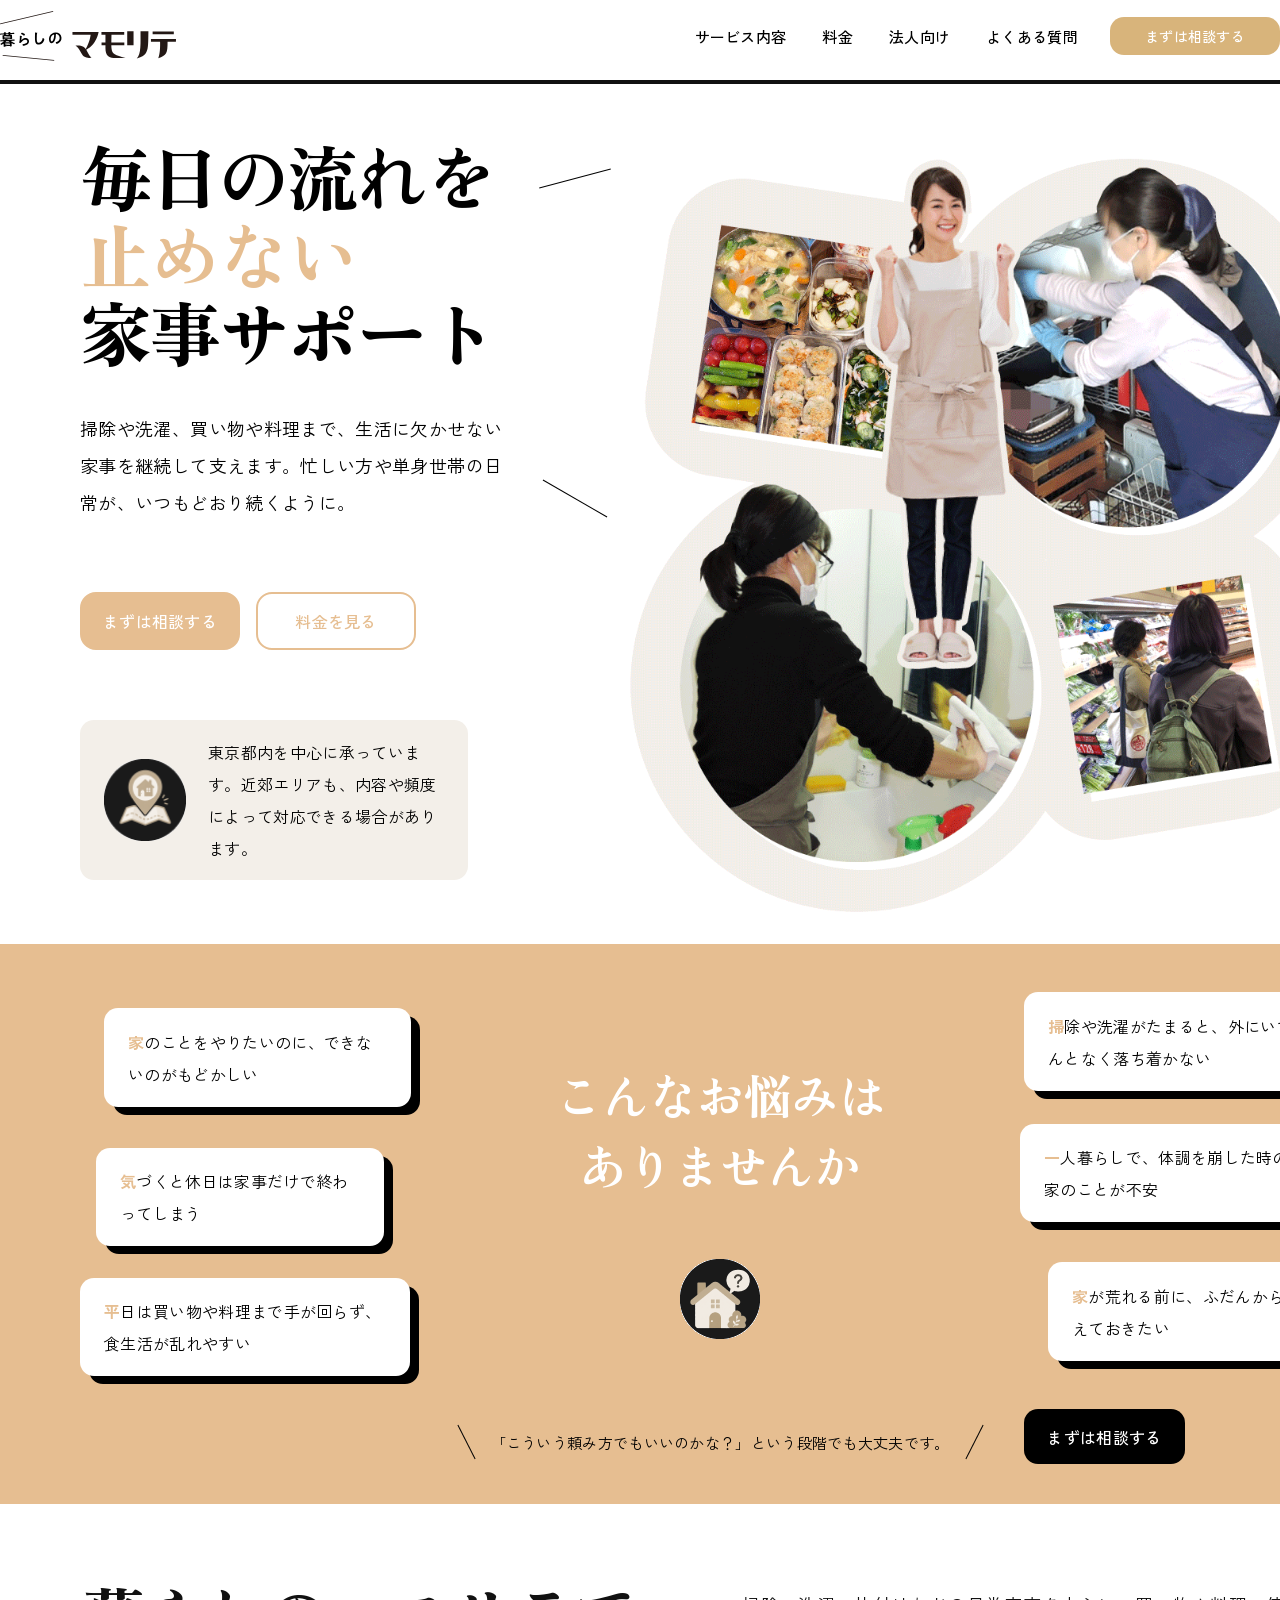
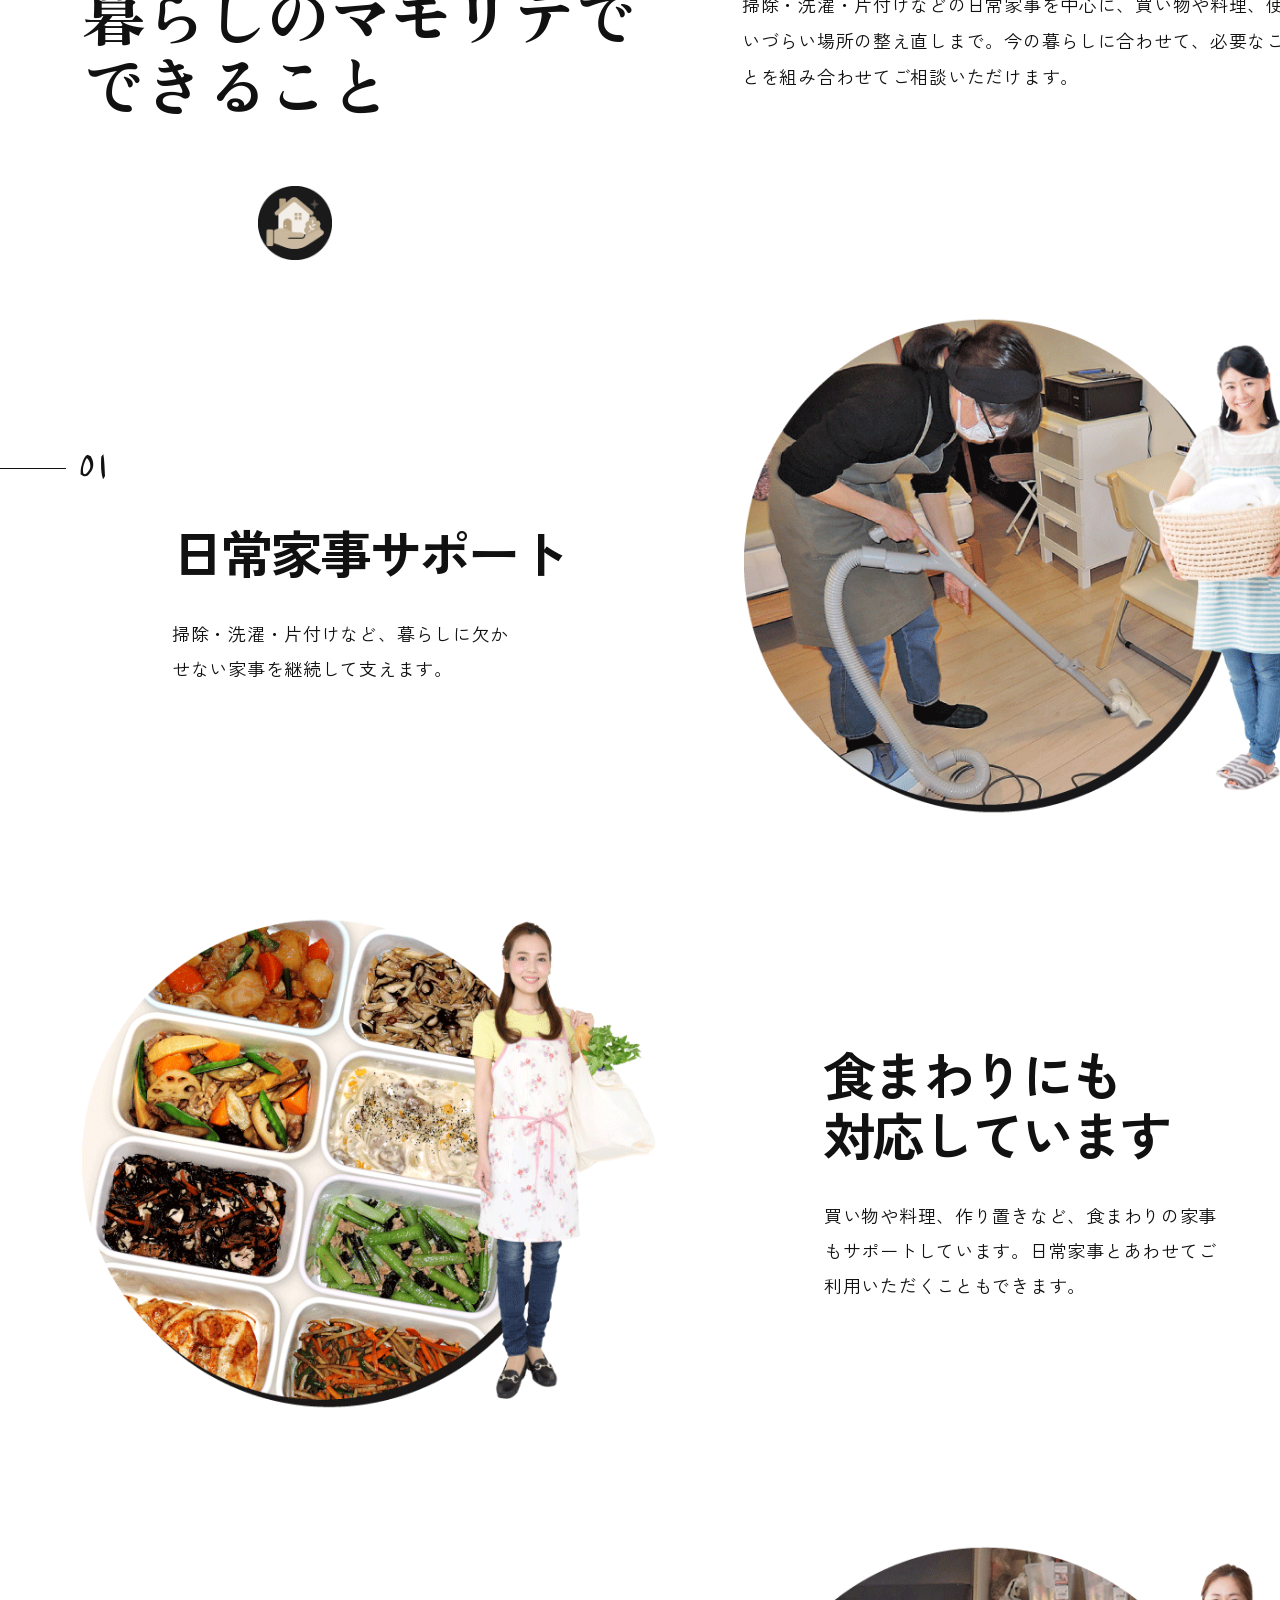
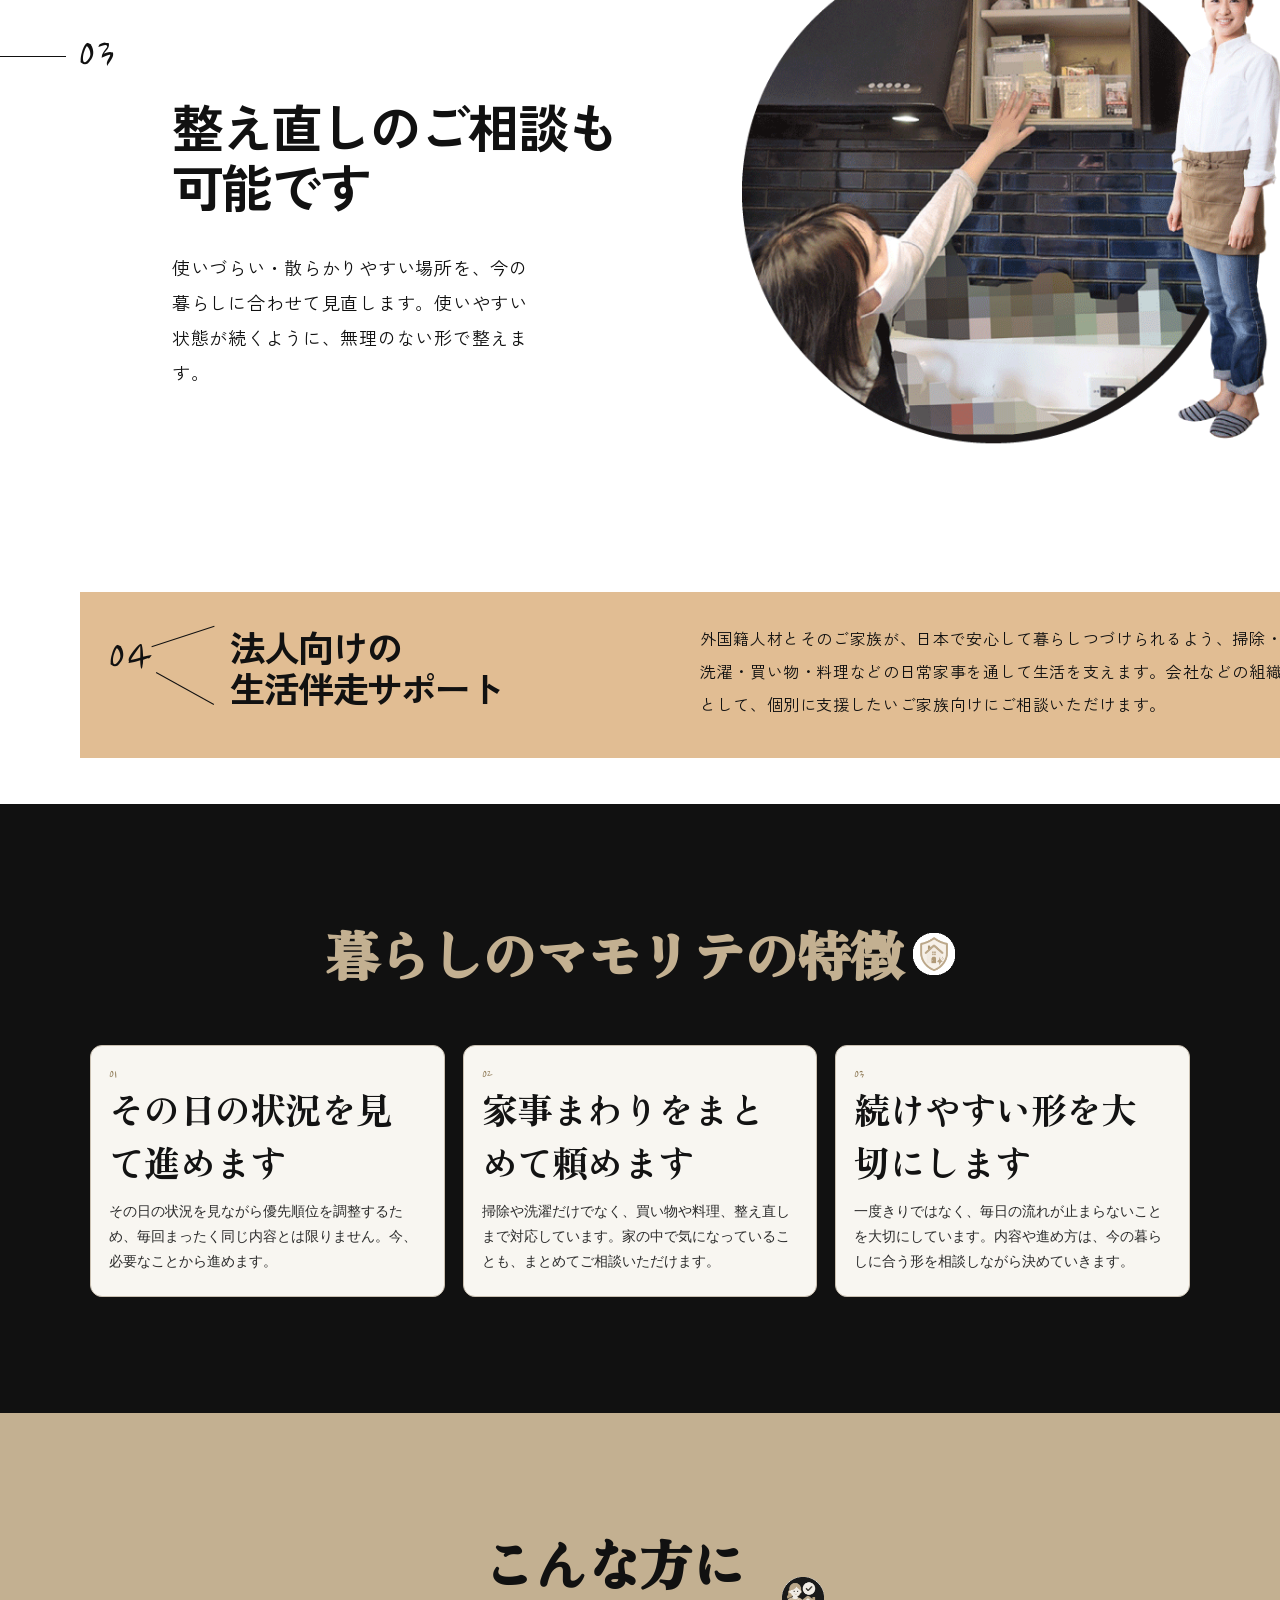
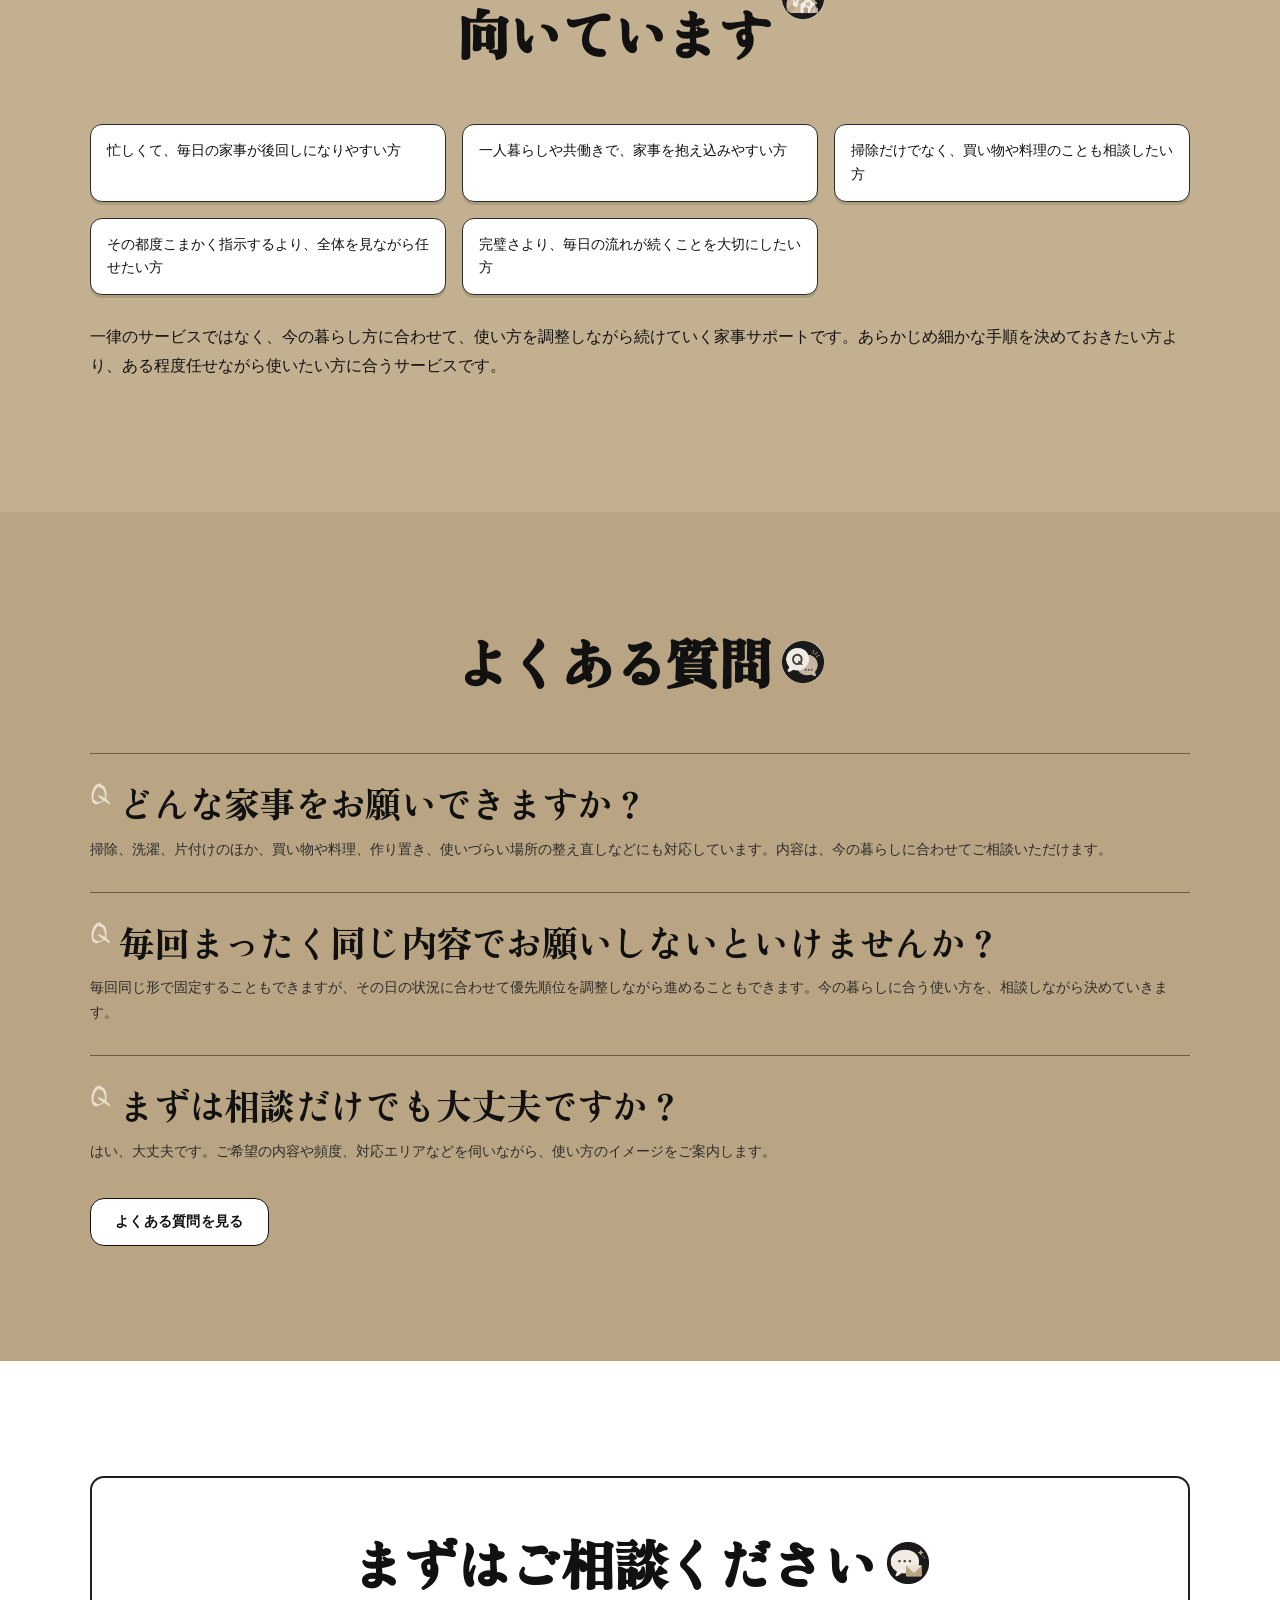
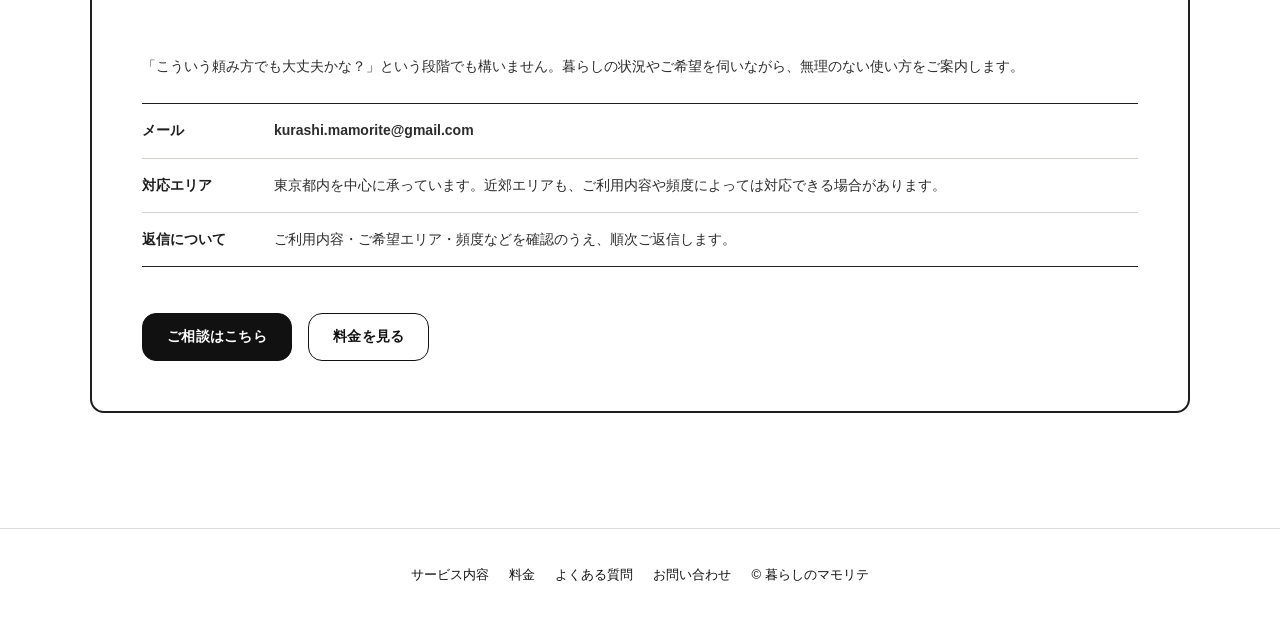
==== commit 1f99b381: "Rebuild onayami section to match desktop comp" ====
--- a/index.html
+++ b/index.html
@@ -88,7 +88,7 @@
         </div>
 
         <div class="onayami-card onayami-card-04">
-          <p><span>掃</span>除や洗濯がたまると、外にいてもなんとなく落ちつかない</p>
+          <p><span>掃</span>除や洗濯がたまると、外にいてもなんとなく落ち着かない</p>
         </div>
 
         <div class="onayami-card onayami-card-05">
@@ -100,9 +100,9 @@
         </div>
 
         <div class="onayami-bottom-copy">
-          <span class="onayami-slash onayami-slash-left"></span>
+          <span class="onayami-slash onayami-slash-left" aria-hidden="true"></span>
           <p>「こういう頼み方でもいいのかな？」という段階でも大丈夫です。</p>
-          <span class="onayami-slash onayami-slash-right"></span>
+          <span class="onayami-slash onayami-slash-right" aria-hidden="true"></span>
         </div>
 
         <a class="onayami-cta" href="#contact">まずは相談する</a>
--- a/style.css
+++ b/style.css
@@ -491,10 +491,12 @@
 ========================================================= */
 
 .onayami-section {
+  position: relative;
   width: 100%;
   height: 560px;
-  background: #E8C193;
+  background: #e6be91;
   overflow: hidden;
+  box-sizing: border-box;
 }
 
 .onayami-stage {
@@ -502,26 +504,31 @@
   width: 1440px;
   height: 560px;
   margin: 0 auto;
+  box-sizing: border-box;
 }
 
 .onayami-title {
   position: absolute;
   left: 50%;
-  top: 114px;
+  top: 116px;
   transform: translateX(-50%);
-  width: 420px;
-  margin: 0;
-  text-align: center;
-  color: #fff;
+  width: 430px;
+  margin: 0;
+  padding: 0;
+  color: #ffffff;
   font-family: "Zen Antique", serif;
   font-size: 48px;
   line-height: 1.45;
-  letter-spacing: 0.04em;
+  letter-spacing: -0.02em;
   font-weight: 400;
+  text-align: center;
+  z-index: 2;
+}
+
+.onayami-title span {
+  display: block;
   white-space: nowrap;
 }
-
-.onayami-title span { display: block; }
 
 .onayami-icon {
   position: absolute;
@@ -531,30 +538,35 @@
   width: 80px;
   height: 80px;
   object-fit: contain;
+  display: block;
+  z-index: 2;
 }
 
 .onayami-card {
   position: absolute;
-  background: #fff;
+  background: #ffffff;
   border-radius: 14px;
-  box-shadow: 9px 8px 0 #111;
-  display: flex;
-  align-items: center;
-  box-sizing: border-box;
-  padding: 20px 26px;
-  color: #111;
+  box-shadow: 9px 8px 0 #000000;
+  box-sizing: border-box;
+  padding: 18px 24px;
+  display: flex;
+  align-items: center;
+  color: #000000;
   font-family: "Zen Kaku Gothic New", "Noto Sans JP", sans-serif;
   font-size: 16px;
-  line-height: 2.05;
-  letter-spacing: 0.08em;
+  line-height: 2;
+  letter-spacing: 0.02em;
   font-weight: 400;
-  z-index: 2;
-}
-
-.onayami-card p { margin: 0; }
-
-.onayami-card span {
-  color: #D6A66F;
+  z-index: 3;
+}
+
+.onayami-card p {
+  margin: 0;
+  padding: 0;
+}
+
+.onayami-card p span {
+  color: #e6be91;
   font-weight: 700;
 }
 
@@ -567,30 +579,36 @@
 
 .onayami-bottom-copy {
   position: absolute;
-  left: 453px;
+  left: 452px;
   top: 480px;
-  width: 533px;
+  width: 536px;
   height: 36px;
   display: flex;
   align-items: center;
   justify-content: center;
   gap: 24px;
-  color: #111;
+  color: #000000;
   font-family: "Zen Kaku Gothic New", "Noto Sans JP", sans-serif;
   font-size: 15px;
   line-height: 1;
-  letter-spacing: 0.05em;
+  letter-spacing: 0.02em;
+  font-weight: 400;
   white-space: nowrap;
-}
-
-.onayami-bottom-copy p { margin: 0; }
+  z-index: 2;
+}
+
+.onayami-bottom-copy p {
+  margin: 0;
+  padding: 0;
+}
 
 .onayami-slash {
   display: block;
   width: 1px;
   height: 38px;
-  background: #111;
+  background: #000000;
   transform-origin: center;
+  flex-shrink: 0;
 }
 
 .onayami-slash-left { transform: rotate(-27deg); }
@@ -603,16 +621,19 @@
   width: 161px;
   height: 55px;
   border-radius: 14px;
-  background: #000;
-  color: #fff;
-  display: flex;
+  background: #000000;
+  color: #ffffff;
+  display: inline-flex;
   align-items: center;
   justify-content: center;
+  box-sizing: border-box;
   text-decoration: none;
   font-family: "Zen Kaku Gothic New", "Noto Sans JP", sans-serif;
   font-size: 16px;
-  font-weight: 700;
-  letter-spacing: 0.04em;
+  line-height: 1;
+  font-weight: 500;
+  letter-spacing: 0.02em;
+  white-space: nowrap;
   z-index: 3;
 }
 
@@ -630,31 +651,7 @@
 @media (max-width: 768px) {
   .onayami-section {
     height: auto;
-    overflow: visible;
-    padding: 48px 16px;
-  }
-
-  .onayami-stage {
-    width: 100%;
-    height: auto;
-    display: flex;
-    flex-direction: column;
-    align-items: center;
-    gap: 16px;
-  }
-
-  .onayami-title,
-  .onayami-icon,
-  .onayami-card,
-  .onayami-bottom-copy,
-  .onayami-cta {
-    position: static;
-    transform: none;
-  }
-
-  .onayami-title { width: auto; white-space: normal; }
-  .onayami-card { width: 100%; height: auto; }
-  .onayami-bottom-copy { width: 100%; }
+  }
 }
 
 /* =========================================
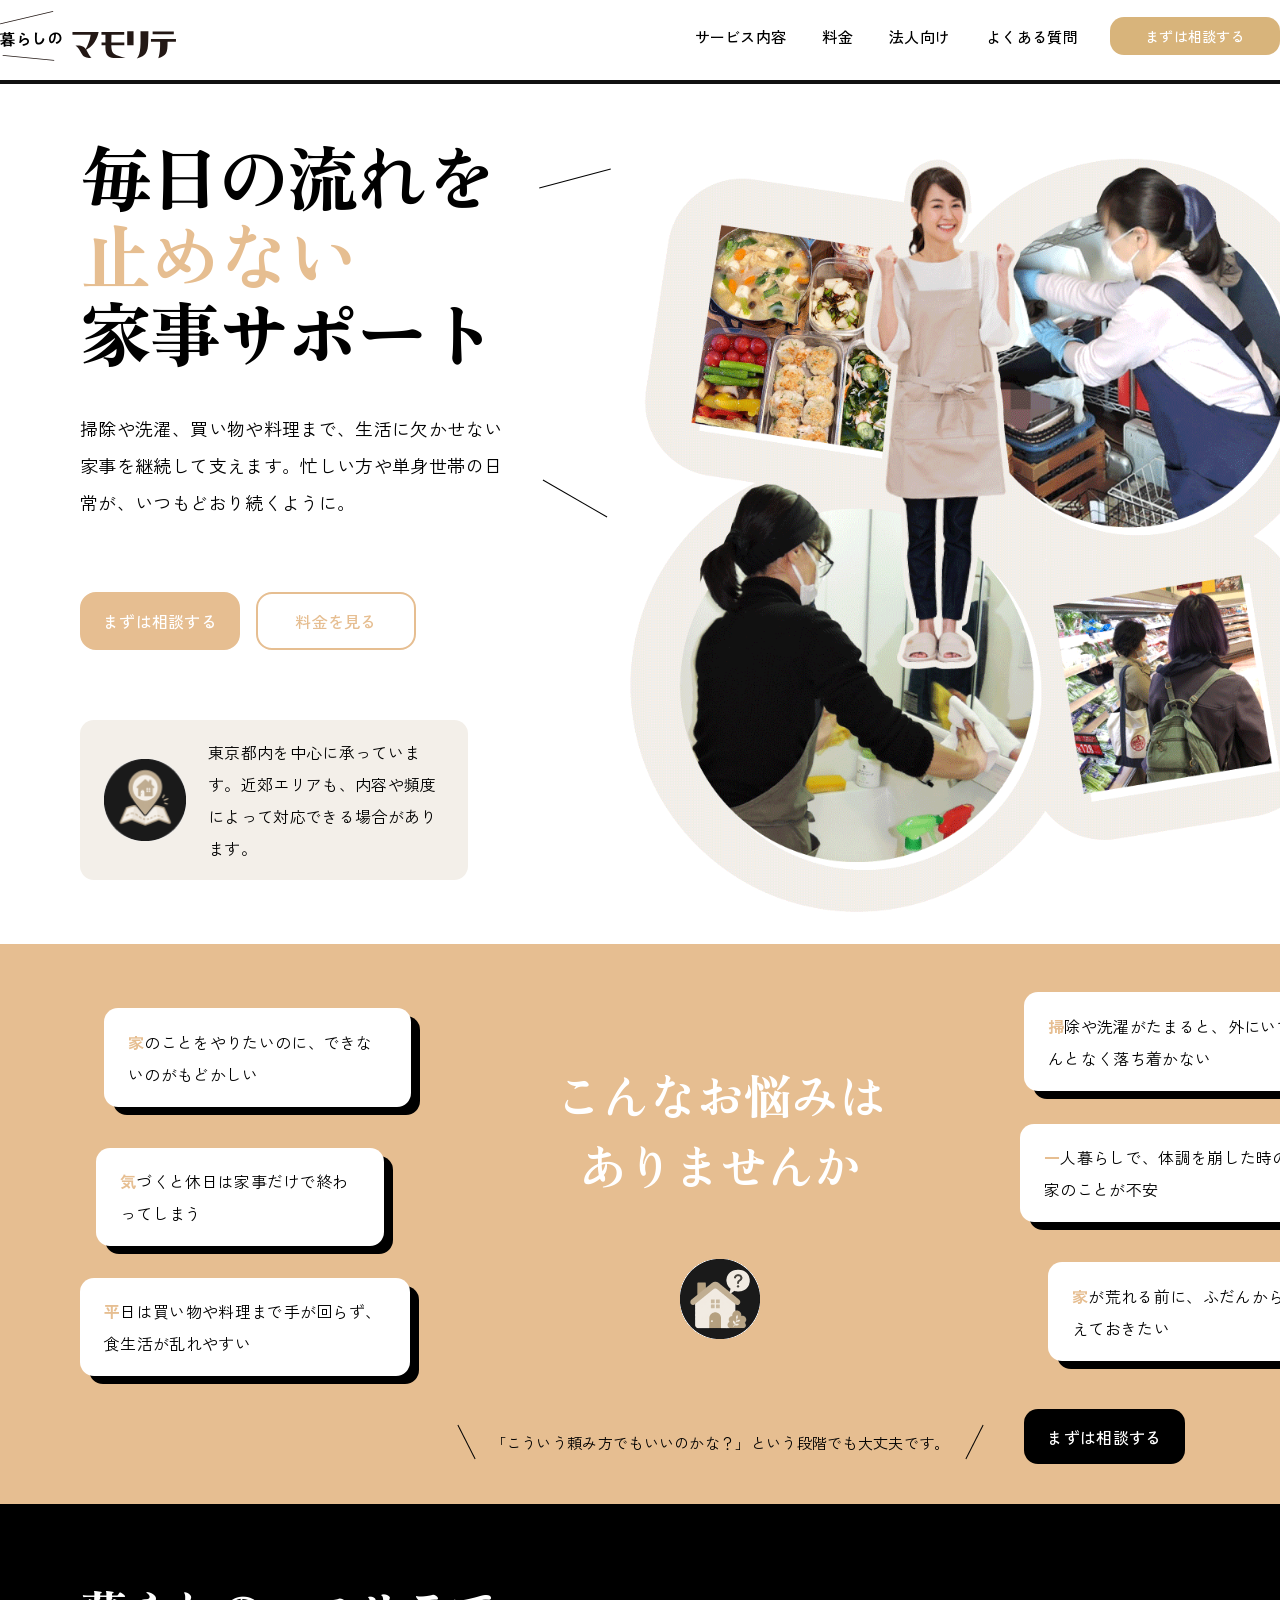
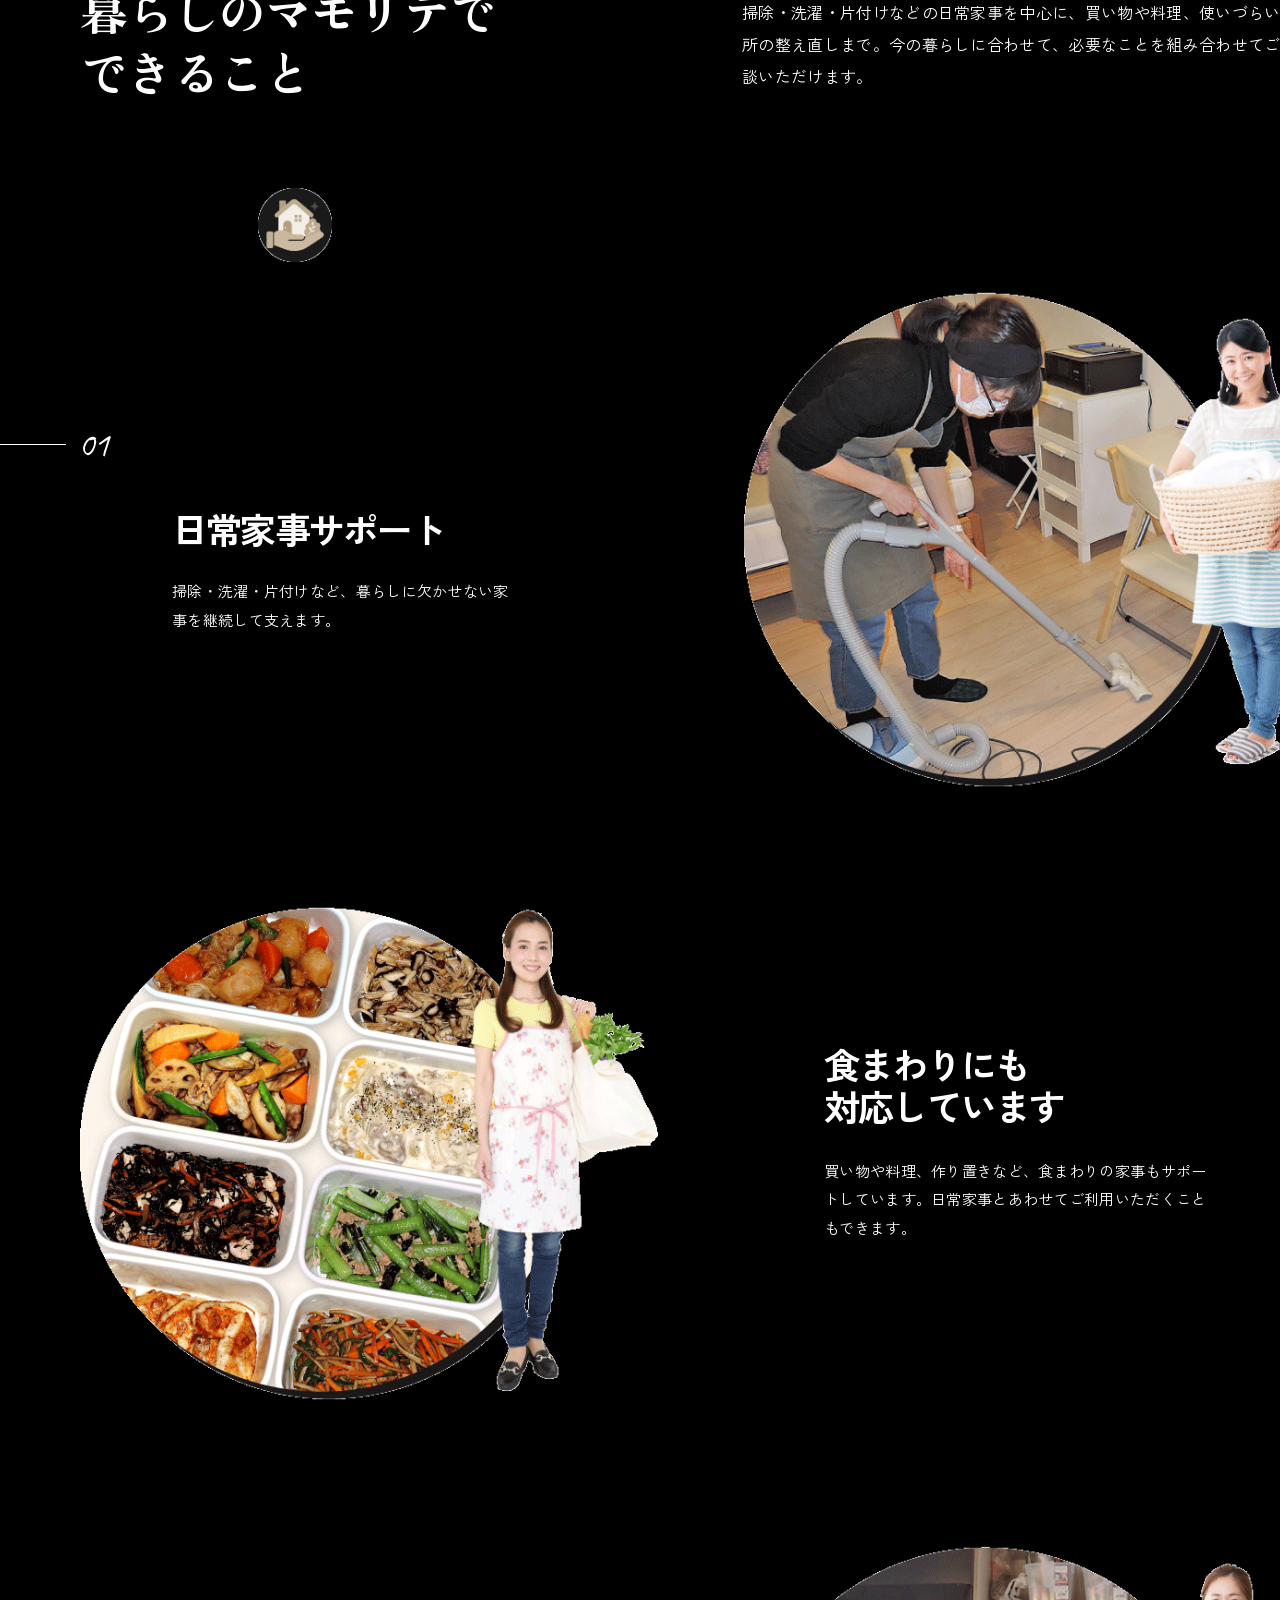
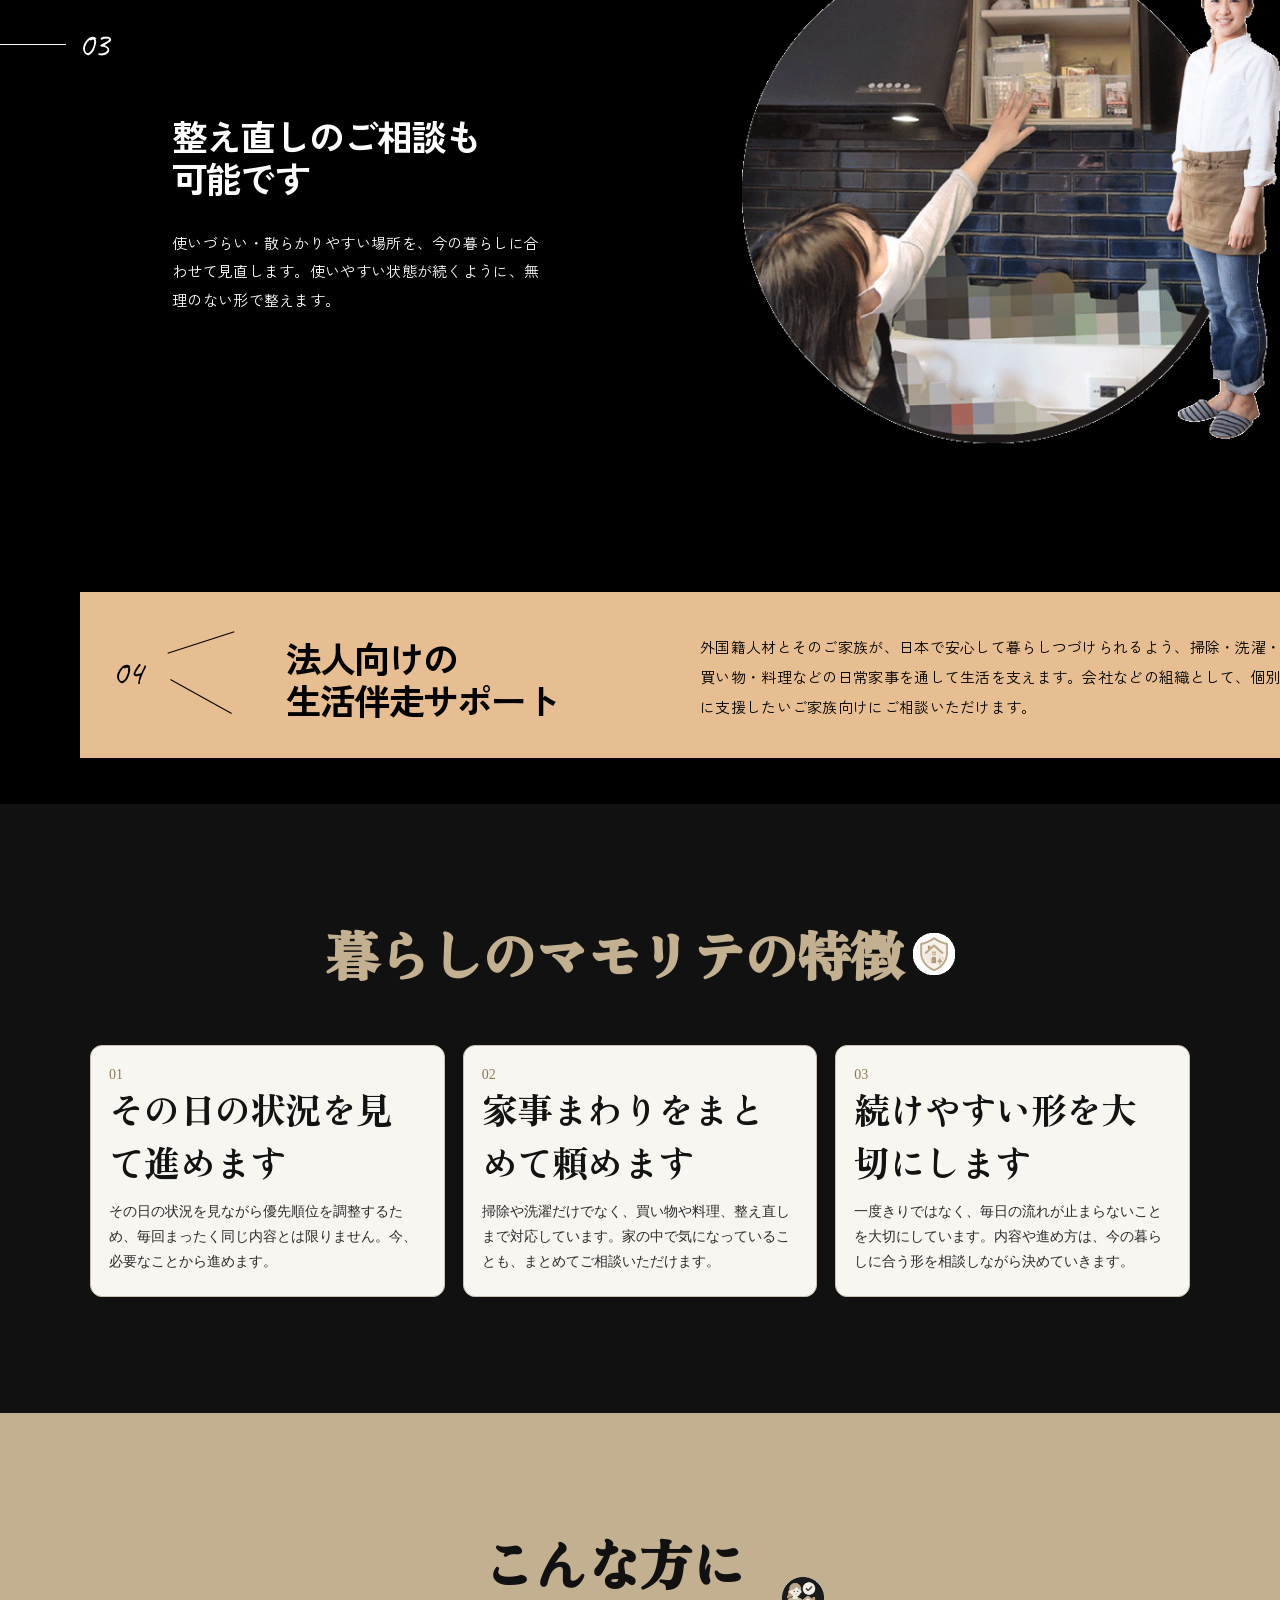
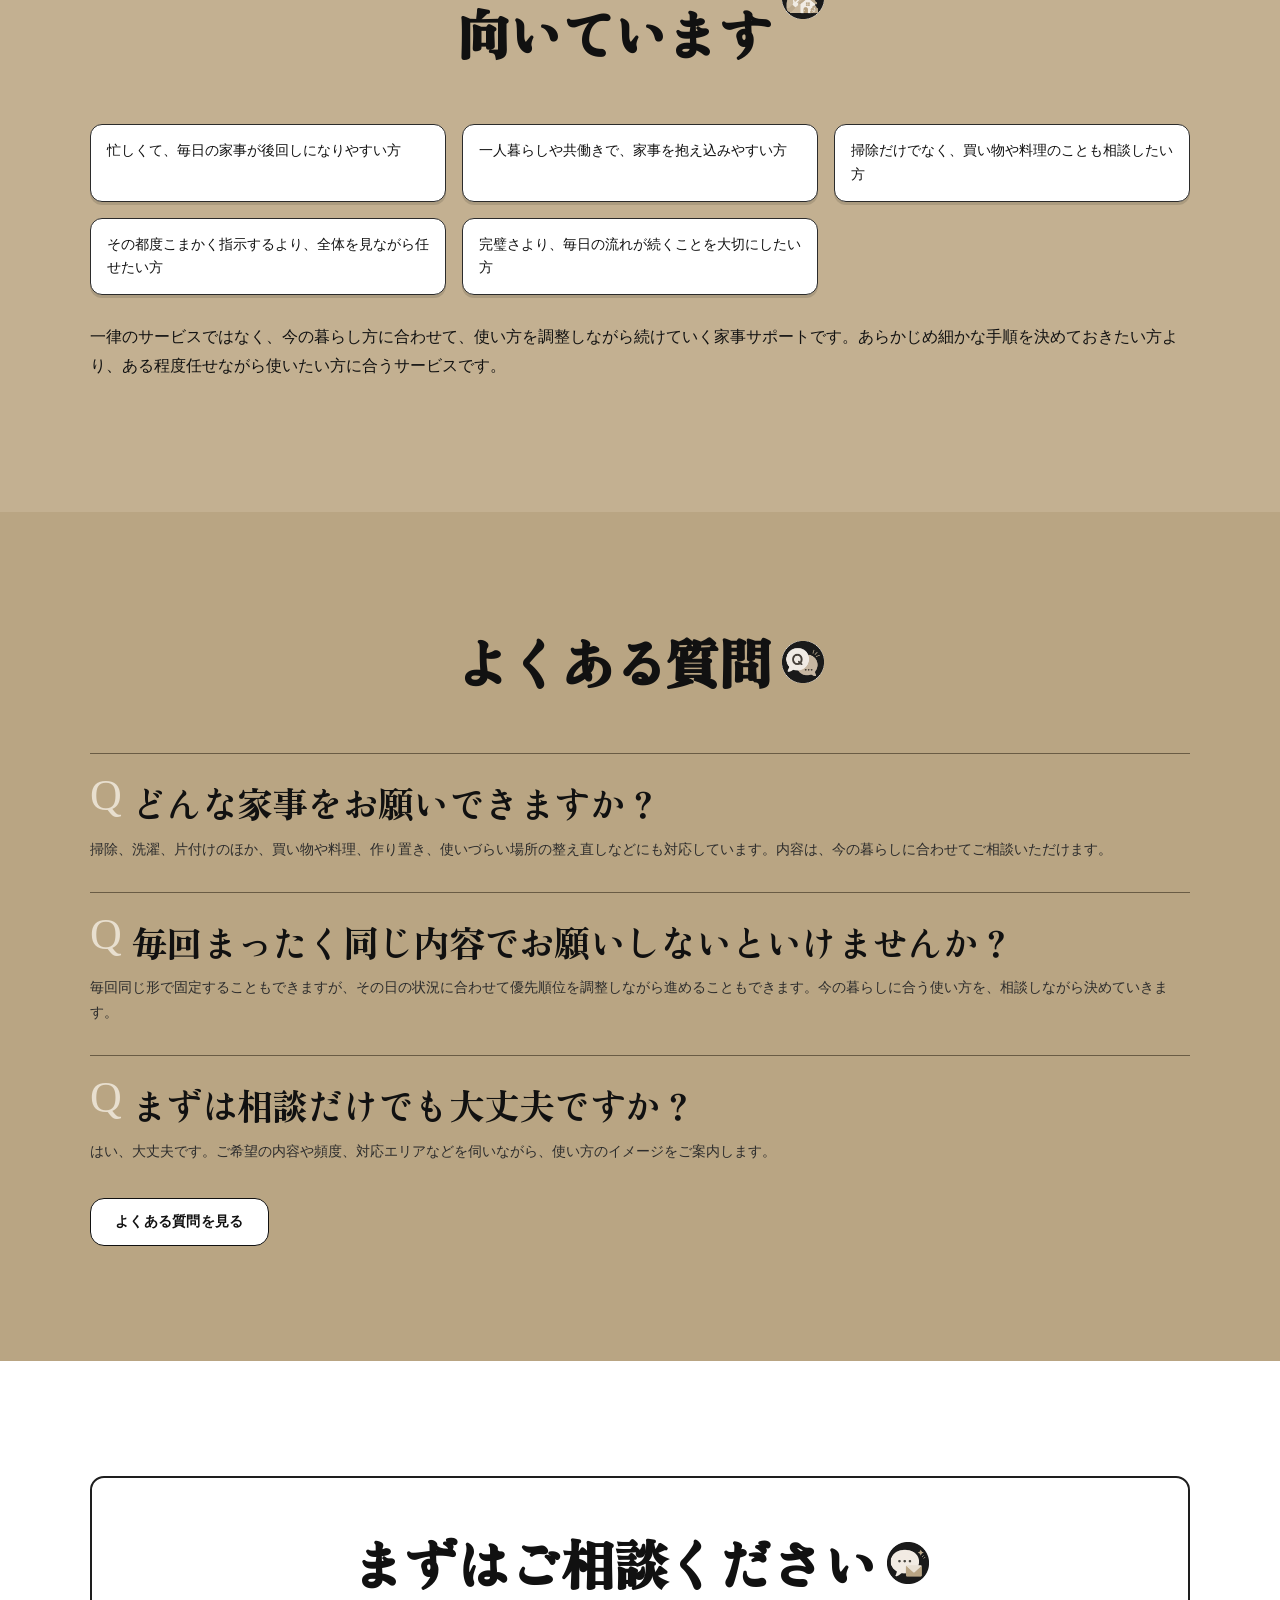
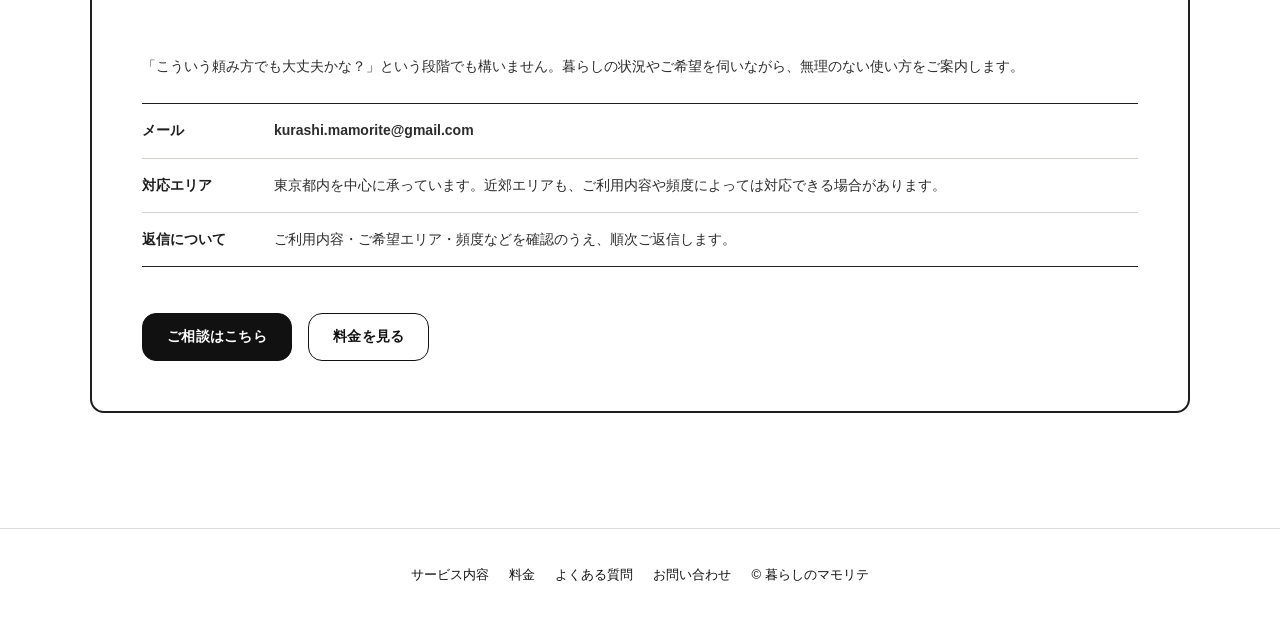
==== commit af96ae83: "Rebuild dekiru section to match desktop reference layout" ====
--- a/index.html
+++ b/index.html
@@ -8,7 +8,7 @@
   <meta name="description" content="掃除や洗濯、買い物や料理まで、生活に欠かせない家事を継続して支えます。忙しい方や単身世帯の日常が、いつもどおり続くように。毎日の流れを止めない家事サポートです。" />
   <link rel="preconnect" href="https://fonts.googleapis.com">
   <link rel="preconnect" href="https://fonts.gstatic.com" crossorigin>
-  <link href="https://fonts.googleapis.com/css2?family=Zen+Antique&family=Zen+Kaku+Gothic+New:wght@400;500;700&family=Nanum+Brush+Script&display=swap" rel="stylesheet">
+  <link href="https://fonts.googleapis.com/css2?family=Caveat:wght@400;500;600&family=Zen+Antique&family=Zen+Kaku+Gothic+New:wght@400;500;700&display=swap" rel="stylesheet">
   <link rel="stylesheet" href="style.css" />
 </head>
 <body>
@@ -111,62 +111,69 @@
 
     <section class="dekiru-section" id="service">
       <div class="dekiru-stage">
-
-        <div class="dekiru-intro">
-          <h2 class="dekiru-title">
-            <span>暮らしのマモリテで</span>
-            <span>できること</span>
-          </h2>
-          <p class="dekiru-intro-text">
-            掃除・洗濯・片付けなどの日常家事を中心に、買い物や料理、使いづらい場所の整え直しまで。今の暮らしに合わせて、必要なことを組み合わせてご相談いただけます。
-          </p>
-          <img class="dekiru-icon" src="icon-dekiru.png" alt="" aria-hidden="true">
-        </div>
+        <h2 class="dekiru-title">
+          <span>暮らしのマモリテで</span>
+          <span>できること</span>
+        </h2>
+
+        <p class="dekiru-intro-text">
+          掃除・洗濯・片付けなどの日常家事を中心に、買い物や料理、使いづらい場所の整え直しまで。今の暮らしに合わせて、必要なことを組み合わせてご相談いただけます。
+        </p>
+
+        <img class="dekiru-icon" src="icon-dekiru.png" alt="" aria-hidden="true">
 
         <div class="dekiru-item dekiru-item-01">
+          <span class="dekiru-line dekiru-line-01" aria-hidden="true"></span>
           <div class="dekiru-num">01</div>
-          <span class="dekiru-line dekiru-line-left dekiru-line-01" aria-hidden="true"></span>
-          <div class="dekiru-copy">
+
+          <div class="dekiru-copy dekiru-copy-01">
             <h3 class="dekiru-item-title dekiru-item-title-01">日常家事サポート</h3>
             <p class="dekiru-item-text">掃除・洗濯・片付けなど、暮らしに欠かせない家事を継続して支えます。</p>
           </div>
-          <img class="dekiru-photo" src="dekiru-kaji.png" alt="日常家事サポートのイメージ">
+
+          <img class="dekiru-photo dekiru-photo-01" src="dekiru-kaji.png" alt="日常家事サポートのイメージ">
         </div>
 
         <div class="dekiru-item dekiru-item-02">
-          <img class="dekiru-photo" src="dekiru-shoku.png" alt="食まわりサポートのイメージ">
-          <div class="dekiru-copy">
+          <img class="dekiru-photo dekiru-photo-02" src="dekiru-shoku.png" alt="食まわりサポートのイメージ">
+
+          <div class="dekiru-copy dekiru-copy-02">
             <h3 class="dekiru-item-title dekiru-item-title-02">
               <span>食まわりにも</span>
               <span>対応しています</span>
             </h3>
             <p class="dekiru-item-text">買い物や料理、作り置きなど、食まわりの家事もサポートしています。日常家事とあわせてご利用いただくこともできます。</p>
           </div>
-          <div class="dekiru-num">02</div>
-          <span class="dekiru-line dekiru-line-right" aria-hidden="true"></span>
+
+          <div class="dekiru-num dekiru-num-02">02</div>
+          <span class="dekiru-line dekiru-line-02" aria-hidden="true"></span>
         </div>
 
         <div class="dekiru-item dekiru-item-03">
-          <div class="dekiru-num">03</div>
-          <span class="dekiru-line dekiru-line-left" aria-hidden="true"></span>
-          <div class="dekiru-copy">
+          <span class="dekiru-line dekiru-line-03" aria-hidden="true"></span>
+          <div class="dekiru-num dekiru-num-03">03</div>
+
+          <div class="dekiru-copy dekiru-copy-03">
             <h3 class="dekiru-item-title dekiru-item-title-03">
               <span>整え直しのご相談も</span>
               <span>可能です</span>
             </h3>
             <p class="dekiru-item-text">使いづらい・散らかりやすい場所を、今の暮らしに合わせて見直します。使いやすい状態が続くように、無理のない形で整えます。</p>
           </div>
-          <img class="dekiru-photo" src="dekiru-totonoe.png" alt="整え直しサポートのイメージ">
+
+          <img class="dekiru-photo dekiru-photo-03" src="dekiru-totonoe.png" alt="整え直しサポートのイメージ">
         </div>
 
         <div class="dekiru-corporate">
           <div class="dekiru-corporate-num">04</div>
           <span class="dekiru-corporate-slash dekiru-corporate-slash-1" aria-hidden="true"></span>
           <span class="dekiru-corporate-slash dekiru-corporate-slash-2" aria-hidden="true"></span>
+
           <h3 class="dekiru-corporate-title">
             <span>法人向けの</span>
             <span>生活伴走サポート</span>
           </h3>
+
           <p class="dekiru-corporate-text">
             外国籍人材とそのご家族が、日本で安心して暮らしつづけられるよう、掃除・洗濯・買い物・料理などの日常家事を通して生活を支えます。会社などの組織として、個別に支援したいご家族向けにご相談いただけます。
           </p>
--- a/style.css
+++ b/style.css
@@ -662,7 +662,7 @@
   position: relative;
   width: 100%;
   height: 2500px;
-  background: #ffffff;
+  background: #000000;
   overflow: hidden;
   box-sizing: border-box;
 }
@@ -673,139 +673,65 @@
   height: 2500px;
   margin: 0 auto;
   box-sizing: border-box;
-  background: transparent;
-}
-
-.dekiru-title {
-  position: absolute;
-  left: 82px;
-  top: 74px;
-  width: 360px;
-  margin: 0;
-  color: #111111;
-  font-family: "Zen Antique", serif;
-  font-size: 64px;
-  line-height: 1.1;
-  letter-spacing: -0.04em;
-  font-weight: 400;
-}
-
+}
+
+.dekiru-title,
+.dekiru-intro-text,
+.dekiru-item-title,
+.dekiru-item-text,
+.dekiru-num,
+.dekiru-line {
+  color: #ffffff;
+}
+
+.dekiru-line { position: absolute; display: block; height: 1px; background: #ffffff; }
+.dekiru-num,
+.dekiru-corporate-num { font-family: "Caveat", cursive; font-size: 36px; line-height: 1; font-weight: 400; letter-spacing: -0.02em; }
+.dekiru-item-title,
+.dekiru-corporate-title { margin: 0; font-family: "Zen Kaku Gothic New", "Noto Sans JP", sans-serif; font-weight: 700; letter-spacing: -0.05em; }
+.dekiru-item-title span,
+.dekiru-corporate-title span { display: block; white-space: nowrap; }
+.dekiru-item-text,
+.dekiru-intro-text,
+.dekiru-corporate-text { margin: 0; font-family: "Zen Kaku Gothic New", "Noto Sans JP", sans-serif; font-weight: 400; letter-spacing: 0.02em; }
+.dekiru-photo { position: absolute; display: block; height: auto; max-width: none; }
+
+.dekiru-title { position: absolute; left: 80px; top: 76px; width: 380px; margin: 0; padding: 0; color: #ffffff; font-family: "Zen Antique", serif; font-size: 48px; line-height: 1.28; letter-spacing: -0.04em; font-weight: 400; text-align: left; }
 .dekiru-title span { display: block; white-space: nowrap; }
-
-.dekiru-intro-text {
-  position: absolute;
-  left: 742px;
-  top: 82px;
-  width: 545px;
-  margin: 0;
-  color: #111111;
-  font-family: "Zen Kaku Gothic New", "Noto Sans JP", sans-serif;
-  font-size: 18px;
-  line-height: 2;
-  letter-spacing: 0.04em;
-  font-weight: 400;
-}
-
-.dekiru-icon {
-  position: absolute;
-  left: 258px;
-  top: 282px;
-  width: 74px;
-  height: 74px;
-  object-fit: contain;
-  display: block;
-}
-
-.dekiru-item { position: absolute; }
-
-.dekiru-num,
-.dekiru-corporate-num {
-  color: #111111;
-  font-family: "Nanum Brush Script", cursive;
-  font-size: 48px;
-  line-height: 1;
-  font-weight: 400;
-  letter-spacing: 0.02em;
-}
-
-.dekiru-item-title,
-.dekiru-corporate-title {
-  margin: 0;
-  font-family: "Zen Kaku Gothic New", "Noto Sans JP", sans-serif;
-  font-weight: 700;
-  letter-spacing: -0.05em;
-}
-
-.dekiru-item-title span,
-.dekiru-corporate-title span { display: block; }
-
-.dekiru-item-title-01 { white-space: nowrap; }
-
-.dekiru-item-title-02 span,
-.dekiru-item-title-03 span,
-.dekiru-corporate-title span { white-space: nowrap; }
-
-.dekiru-item-text,
-.dekiru-corporate-text {
-  margin: 0;
-  font-family: "Zen Kaku Gothic New", "Noto Sans JP", sans-serif;
-  font-weight: 400;
-  letter-spacing: 0.04em;
-}
-
-.dekiru-line {
-  position: absolute;
-  display: block;
-  height: 1px;
-  background: #111111;
-}
-
-.dekiru-photo {
-  display: block;
-  height: auto;
-  max-width: none;
-}
-
-.dekiru-item-01 { left: 0; top: 0; width: 1440px; height: 860px; }
-.dekiru-item-01 .dekiru-num { position: absolute; left: 78px; top: 542px; }
-.dekiru-item-01 .dekiru-line-01 { left: 0; top: 564px; width: 66px; }
-.dekiru-item-01 .dekiru-copy { position: absolute; left: 172px; top: 618px; width: 370px; }
-.dekiru-item-01 .dekiru-item-title { width: 320px; color: #111111; font-size: 52px; line-height: 1.15; }
-.dekiru-item-01 .dekiru-item-text { margin-top: 34px; width: 350px; color: #111111; font-size: 18px; line-height: 1.95; }
-.dekiru-item-01 .dekiru-photo { position: absolute; left: 744px; top: 412px; width: 592px; }
-
-.dekiru-item-02 { left: 0; top: 0; width: 1440px; height: 1700px; }
-.dekiru-item-02 .dekiru-photo { position: absolute; left: 82px; top: 1012px; width: 586px; }
-.dekiru-item-02 .dekiru-copy { position: absolute; left: 824px; top: 1140px; width: 410px; }
-.dekiru-item-02 .dekiru-item-title { width: 360px; color: #111111; font-size: 52px; line-height: 1.15; }
-.dekiru-item-02 .dekiru-item-text { margin-top: 34px; width: 395px; color: #111111; font-size: 18px; line-height: 1.95; }
-.dekiru-item-02 .dekiru-num { position: absolute; left: 1298px; top: 1110px; }
-.dekiru-item-02 .dekiru-line-right { left: 1360px; top: 1132px; width: 72px; }
-
-.dekiru-item-03 { left: 0; top: 0; width: 1440px; height: 2250px; }
-.dekiru-item-03 .dekiru-num { position: absolute; left: 78px; top: 1730px; }
-.dekiru-item-03 .dekiru-line-left { left: 0; top: 1752px; width: 66px; }
-.dekiru-item-03 .dekiru-copy { position: absolute; left: 172px; top: 1792px; width: 390px; }
-.dekiru-item-03 .dekiru-item-title { width: 360px; color: #111111; font-size: 52px; line-height: 1.15; }
-.dekiru-item-03 .dekiru-item-text { margin-top: 34px; width: 370px; color: #111111; font-size: 18px; line-height: 1.95; }
-.dekiru-item-03 .dekiru-photo { position: absolute; left: 742px; top: 1640px; width: 596px; }
-
-.dekiru-corporate {
-  position: absolute;
-  left: 80px;
-  top: 2288px;
-  width: 1280px;
-  height: 166px;
-  background: #E1BD93;
-  box-sizing: border-box;
-}
-
-.dekiru-corporate-num { position: absolute; left: 28px; top: 44px; color: #111111; font-size: 48px; }
-.dekiru-corporate-slash { position: absolute; width: 66px; height: 1px; background: #111111; transform-origin: center; }
-.dekiru-corporate-slash-1 { left: 70px; top: 44px; transform: rotate(-18deg); }
-.dekiru-corporate-slash-2 { left: 72px; top: 96px; transform: rotate(29deg); }
-.dekiru-corporate-title { position: absolute; left: 150px; top: 34px; width: 430px; color: #111111; font-size: 36px; line-height: 1.15; }
-.dekiru-corporate-text { position: absolute; left: 620px; top: 30px; width: 590px; color: #111111; font-size: 16px; line-height: 2.05; }
+.dekiru-intro-text { position: absolute; left: 742px; top: 92px; width: 560px; color: #ffffff; font-size: 16px; line-height: 2.0; }
+.dekiru-icon { position: absolute; left: 258px; top: 284px; width: 74px; height: 74px; object-fit: contain; display: block; }
+
+.dekiru-item-01 { position: absolute; left: 0; top: 0; width: 1440px; height: 820px; }
+.dekiru-line-01 { left: 0; top: 540px; width: 66px; }
+.dekiru-item-01 .dekiru-num { position: absolute; left: 78px; top: 522px; color: #ffffff; }
+.dekiru-copy-01 { position: absolute; left: 172px; top: 604px; width: 420px; }
+.dekiru-item-title-01 { color: #ffffff; font-size: 36px; line-height: 1.15; white-space: nowrap; }
+.dekiru-copy-01 .dekiru-item-text { margin-top: 28px; width: 350px; color: #ffffff; font-size: 15px; line-height: 1.9; }
+.dekiru-photo-01 { left: 744px; top: 386px; width: 592px; }
+
+.dekiru-item-02 { position: absolute; left: 0; top: 0; width: 1440px; height: 1500px; }
+.dekiru-photo-02 { left: 80px; top: 1000px; width: 590px; }
+.dekiru-copy-02 { position: absolute; left: 824px; top: 1138px; width: 420px; }
+.dekiru-item-title-02 { color: #ffffff; font-size: 36px; line-height: 1.18; }
+.dekiru-copy-02 .dekiru-item-text { margin-top: 30px; width: 390px; color: #ffffff; font-size: 15px; line-height: 1.9; }
+.dekiru-num-02 { position: absolute; left: 1298px; top: 1110px; color: #ffffff; }
+.dekiru-line-02 { left: 1360px; top: 1130px; width: 72px; }
+
+.dekiru-item-03 { position: absolute; left: 0; top: 0; width: 1440px; height: 2150px; }
+.dekiru-line-03 { left: 0; top: 1740px; width: 66px; }
+.dekiru-num-03 { position: absolute; left: 78px; top: 1722px; color: #ffffff; }
+.dekiru-copy-03 { position: absolute; left: 172px; top: 1810px; width: 430px; }
+.dekiru-item-title-03 { color: #ffffff; font-size: 36px; line-height: 1.18; }
+.dekiru-copy-03 .dekiru-item-text { margin-top: 30px; width: 380px; color: #ffffff; font-size: 15px; line-height: 1.9; }
+.dekiru-photo-03 { left: 742px; top: 1640px; width: 596px; }
+
+.dekiru-corporate { position: absolute; left: 80px; top: 2288px; width: 1280px; height: 166px; background: #e6be91; box-sizing: border-box; }
+.dekiru-corporate-num { position: absolute; left: 32px; top: 62px; color: #000000; font-family: "Caveat", cursive; font-size: 36px; line-height: 1; font-weight: 400; }
+.dekiru-corporate-slash { position: absolute; width: 70px; height: 1px; background: #000000; transform-origin: center; }
+.dekiru-corporate-slash-1 { left: 86px; top: 50px; transform: rotate(-18deg); }
+.dekiru-corporate-slash-2 { left: 86px; top: 104px; transform: rotate(29deg); }
+.dekiru-corporate-title { position: absolute; left: 206px; top: 44px; width: 390px; margin: 0; color: #000000; font-family: "Zen Kaku Gothic New", "Noto Sans JP", sans-serif; font-size: 36px; font-weight: 700; line-height: 1.18; letter-spacing: -0.05em; }
+.dekiru-corporate-text { position: absolute; left: 620px; top: 40px; width: 590px; margin: 0; color: #000000; font-family: "Zen Kaku Gothic New", "Noto Sans JP", sans-serif; font-size: 15px; line-height: 2.0; letter-spacing: 0.02em; font-weight: 400; }
 
 @media (max-width: 1439px) and (min-width: 769px) {
   .dekiru-section { height: calc(2500px * (100vw / 1440)); }
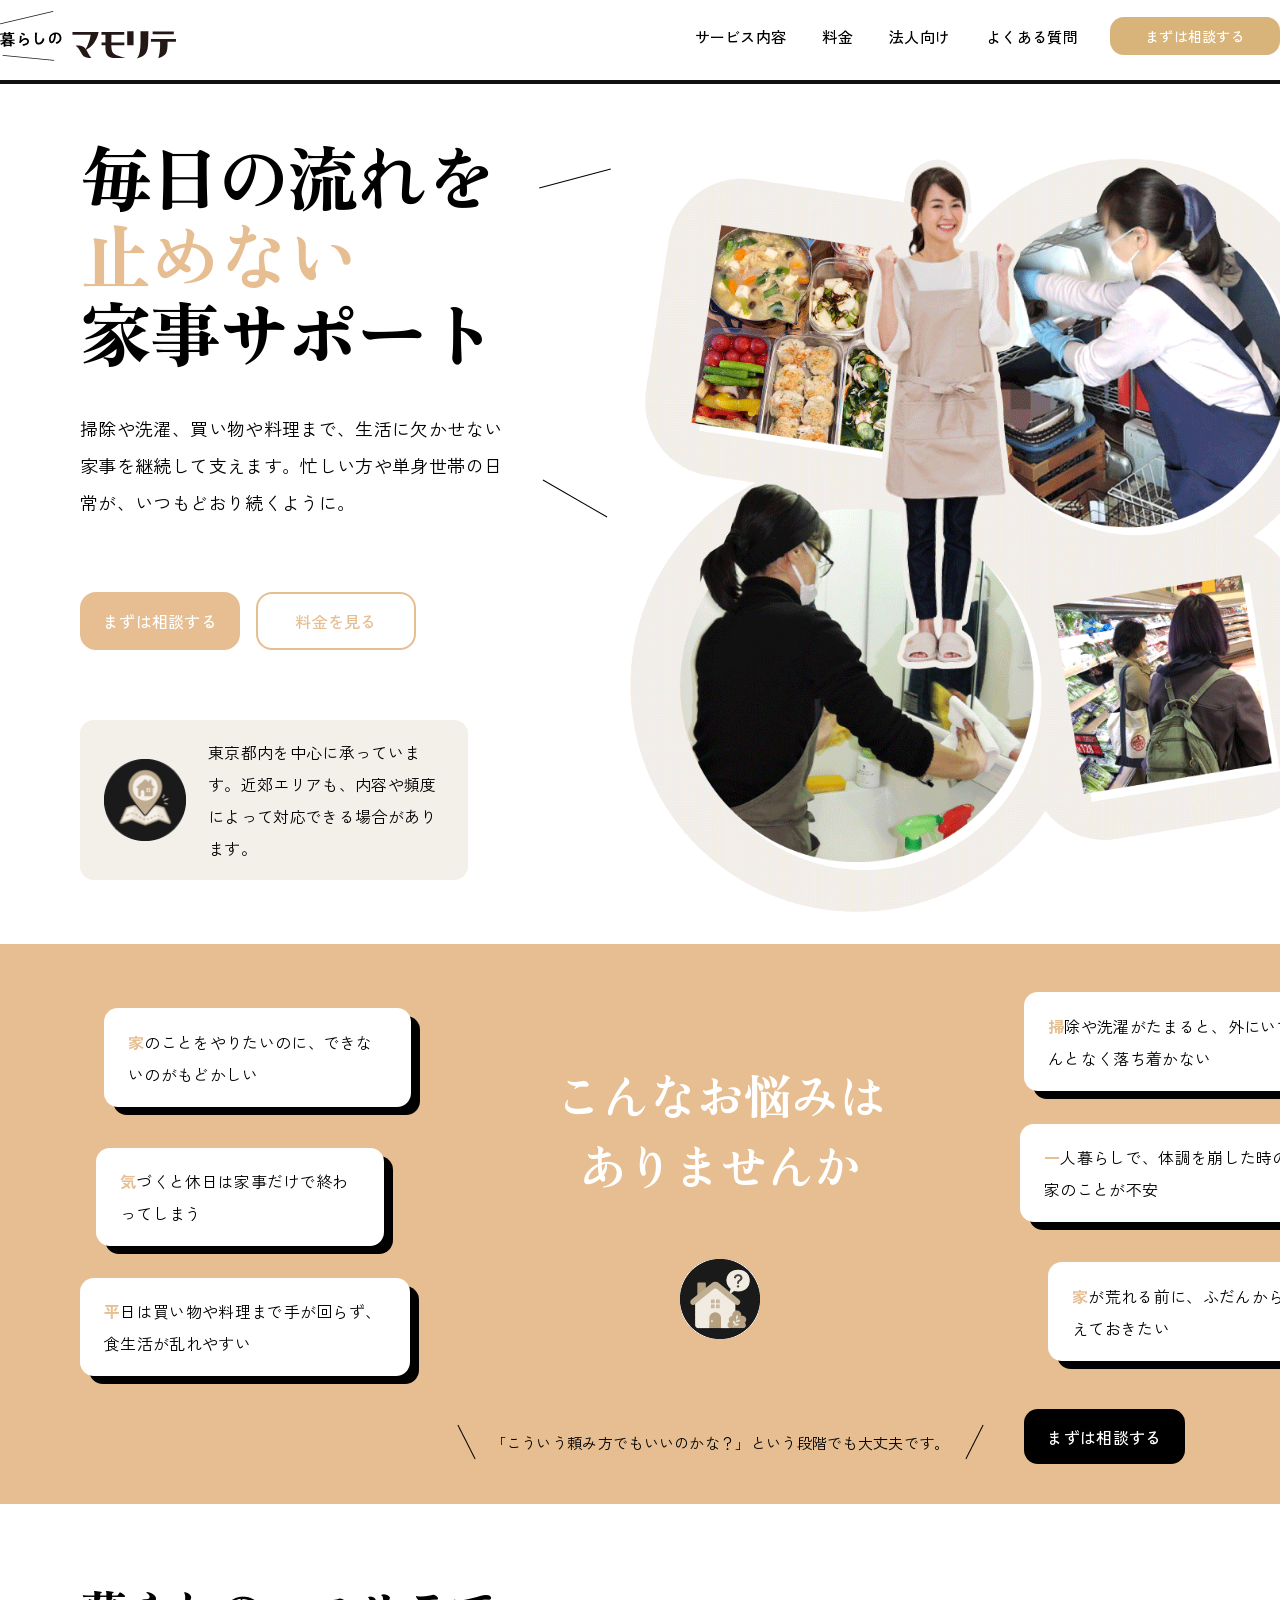
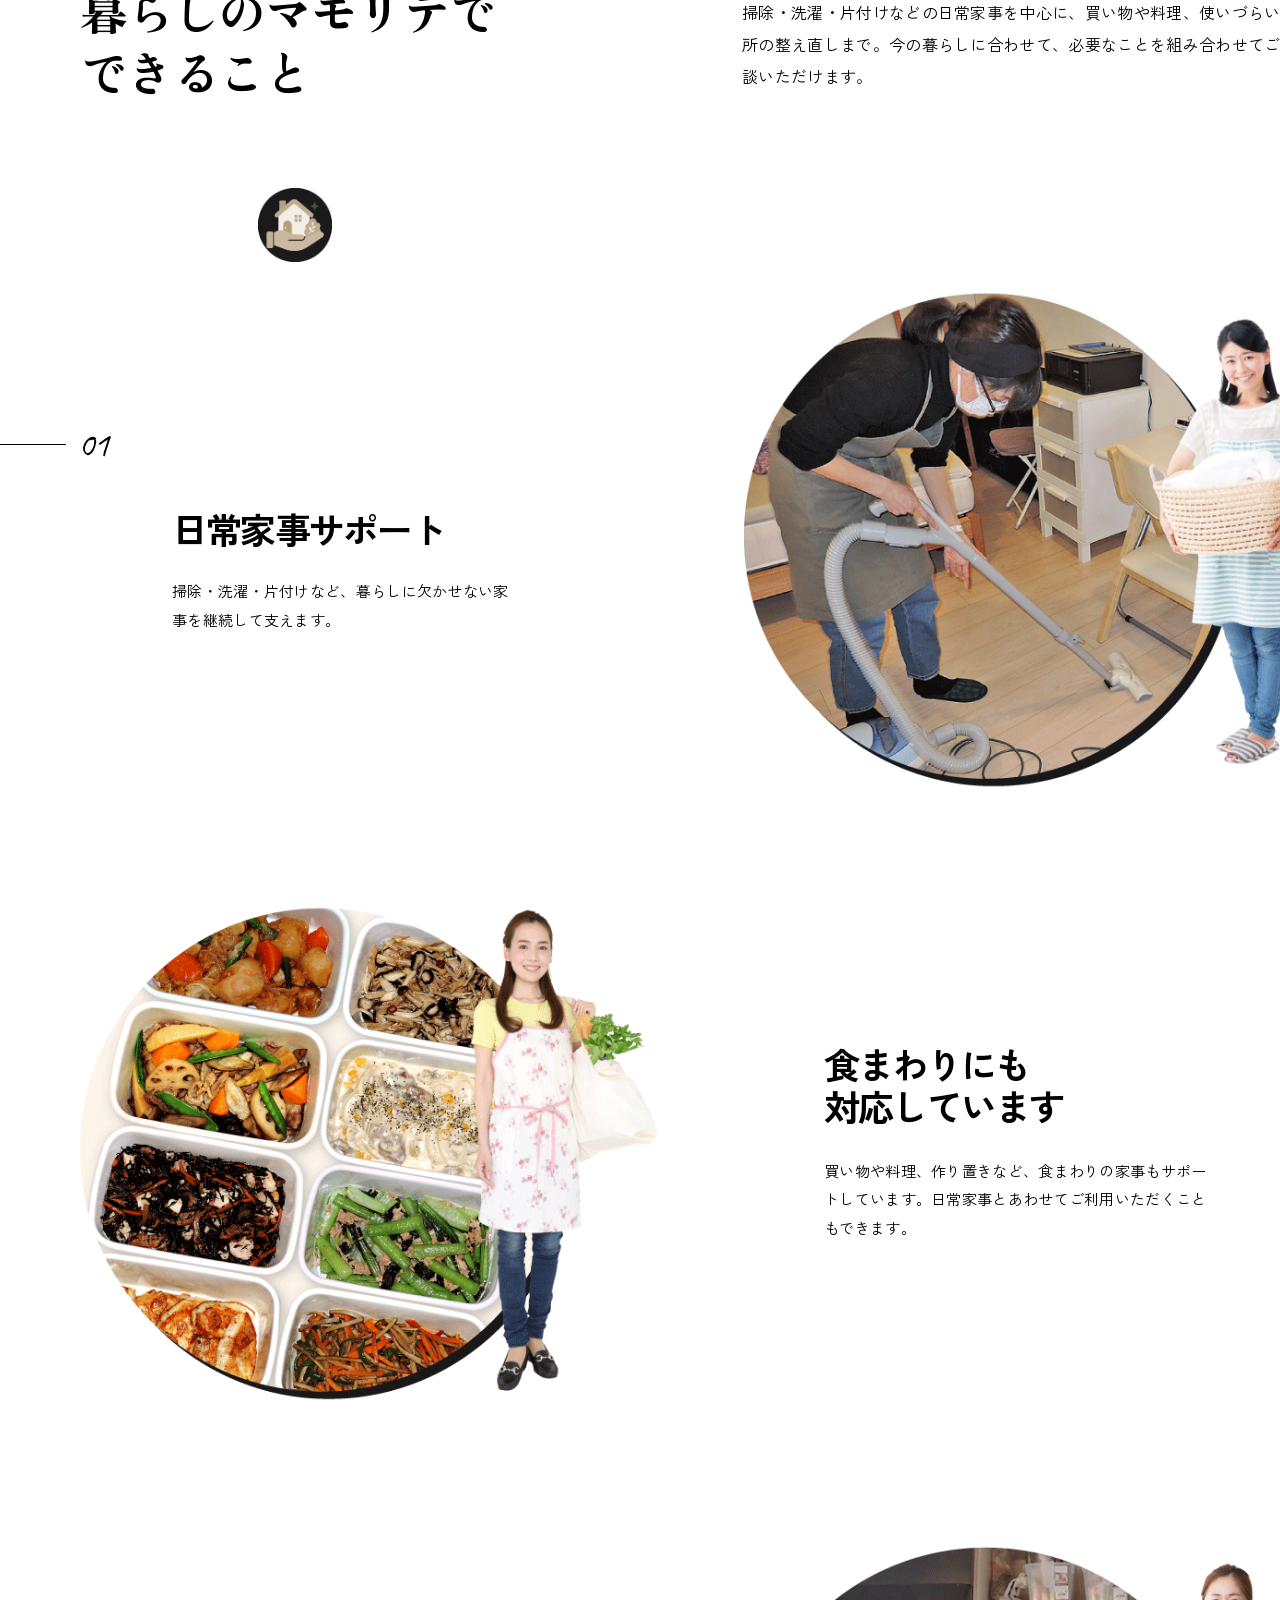
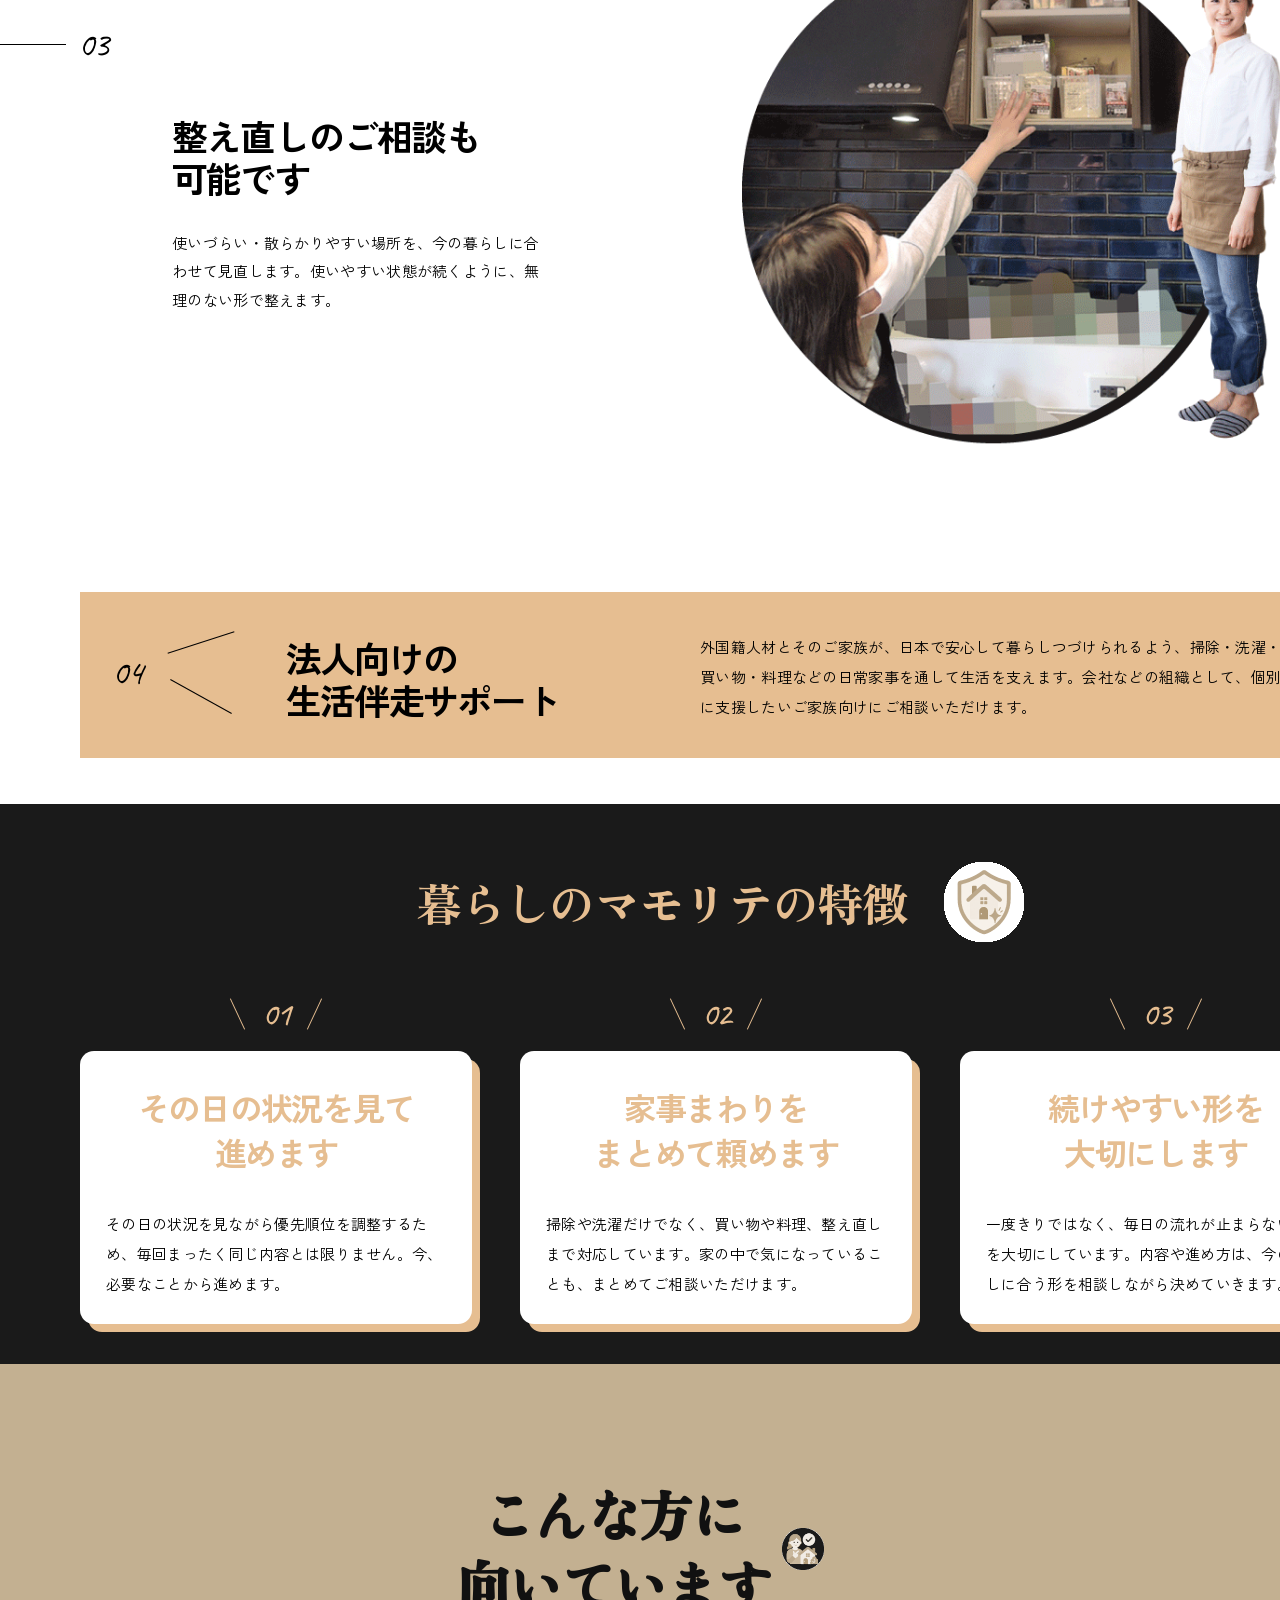
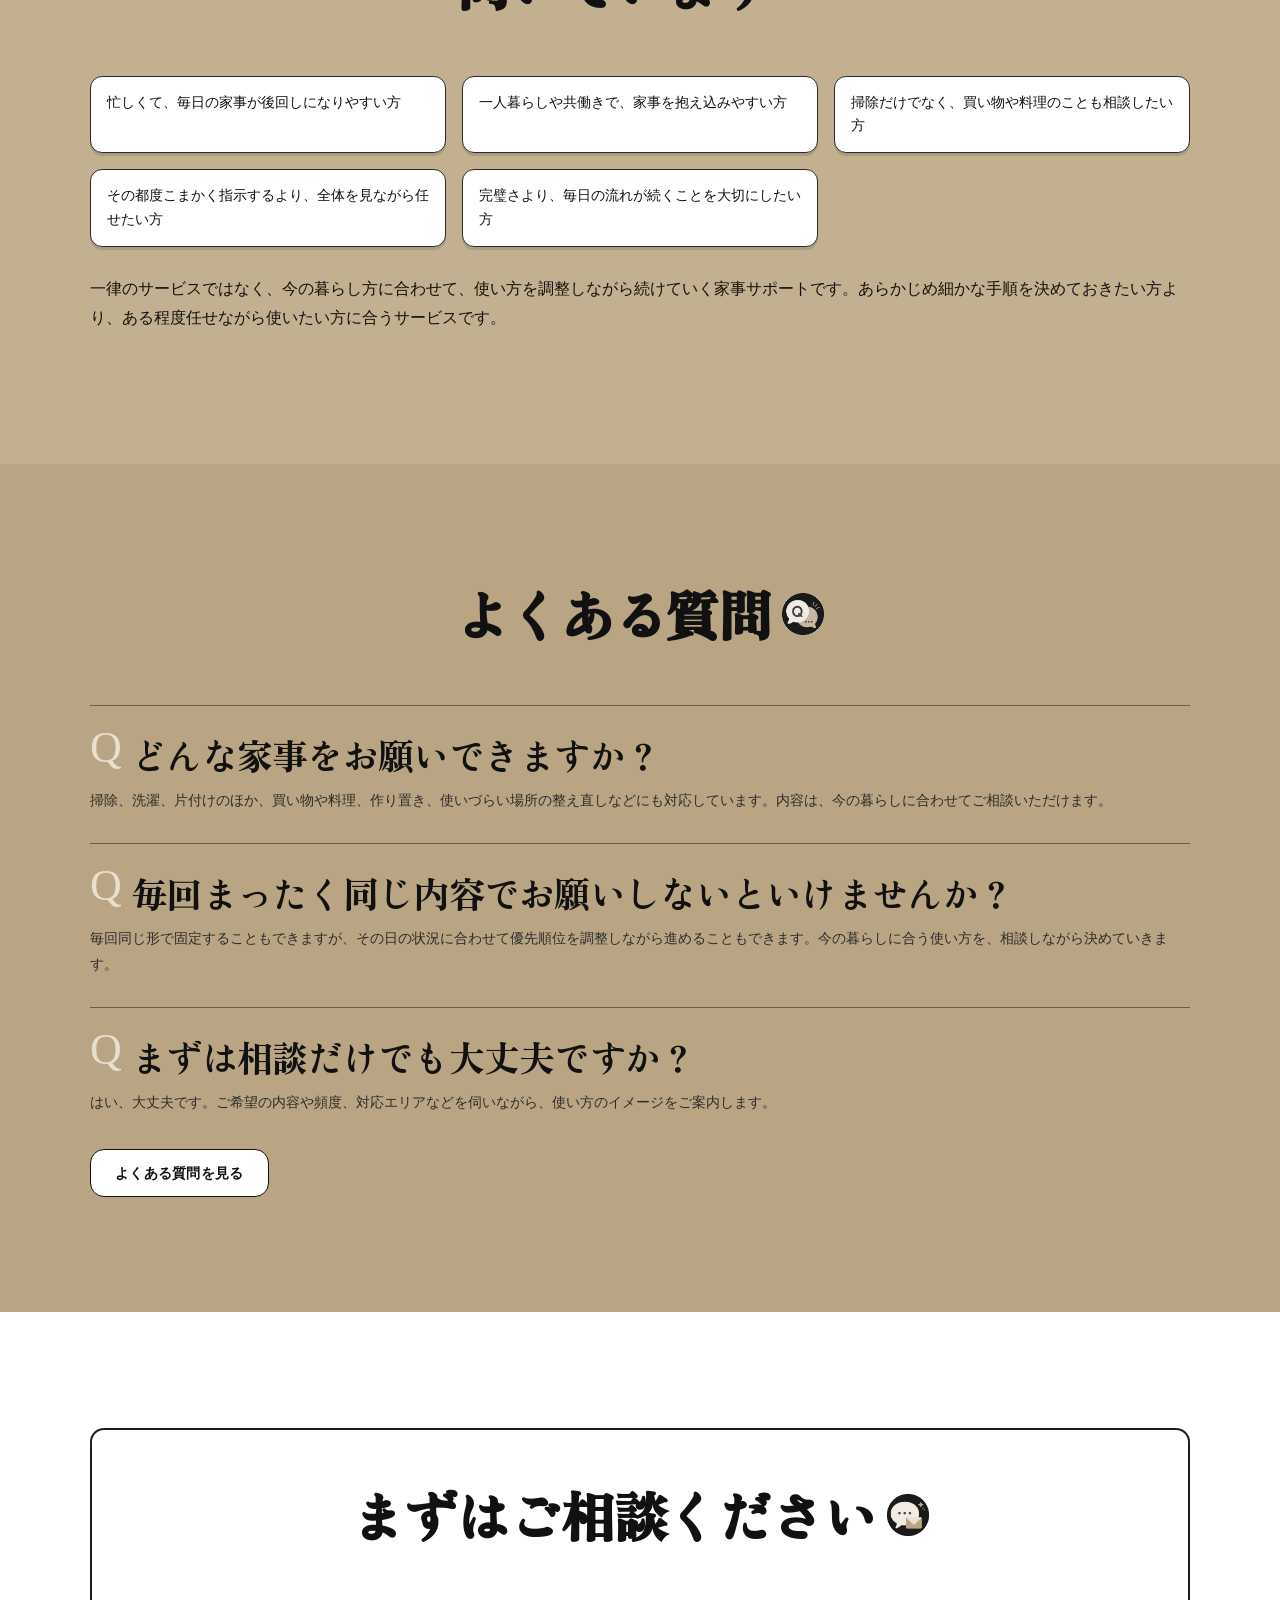
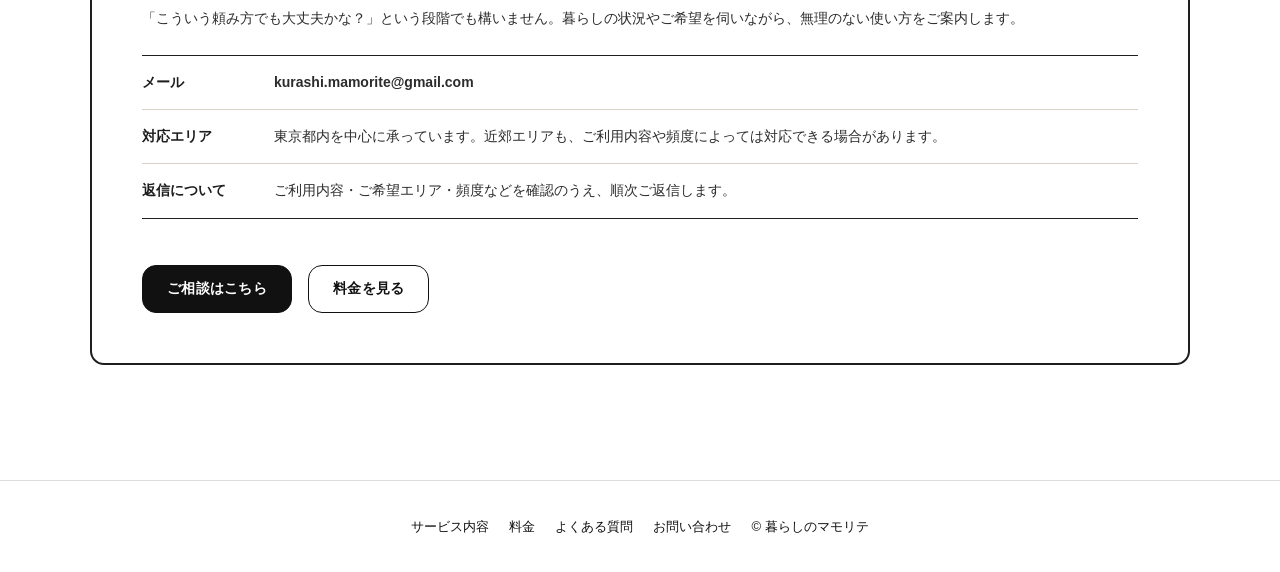
==== commit f2c59f5a: "Rebuild feature section to match provided PC mock" ====
--- a/index.html
+++ b/index.html
@@ -182,10 +182,65 @@
       </div>
     </section>
 
-    <section id="features" class="section bg-black">
-      <div class="container">
-        <div class="section-title"><h2>暮らしのマモリテの特徴</h2><img src="icon-tokucho.png" alt="特徴アイコン"></div>
-        <div class="card-grid feature-grid"><article><p class="script-no">01</p><h3>その日の状況を見て進めます</h3><p>その日の状況を見ながら優先順位を調整するため、毎回まったく同じ内容とは限りません。今、必要なことから進めます。</p></article><article><p class="script-no">02</p><h3>家事まわりをまとめて頼めます</h3><p>掃除や洗濯だけでなく、買い物や料理、整え直しまで対応しています。家の中で気になっていることも、まとめてご相談いただけます。</p></article><article><p class="script-no">03</p><h3>続けやすい形を大切にします</h3><p>一度きりではなく、毎日の流れが止まらないことを大切にしています。内容や進め方は、今の暮らしに合う形を相談しながら決めていきます。</p></article></div>
+    <section class="feature-section" id="feature">
+      <div class="feature-stage">
+
+        <div class="feature-heading">
+          <h2 class="feature-title">暮らしのマモリテの特徴</h2>
+          <img class="feature-icon" src="icon-tokucho.png" alt="" aria-hidden="true">
+        </div>
+
+        <div class="feature-card feature-card-01">
+          <div class="feature-num-wrap">
+            <span class="feature-slash feature-slash-left" aria-hidden="true"></span>
+            <span class="feature-num">01</span>
+            <span class="feature-slash feature-slash-right" aria-hidden="true"></span>
+          </div>
+
+          <h3 class="feature-card-title">
+            <span>その日の状況を見て</span>
+            <span>進めます</span>
+          </h3>
+
+          <p class="feature-card-text">
+            その日の状況を見ながら優先順位を調整するため、毎回まったく同じ内容とは限りません。今、必要なことから進めます。
+          </p>
+        </div>
+
+        <div class="feature-card feature-card-02">
+          <div class="feature-num-wrap">
+            <span class="feature-slash feature-slash-left" aria-hidden="true"></span>
+            <span class="feature-num">02</span>
+            <span class="feature-slash feature-slash-right" aria-hidden="true"></span>
+          </div>
+
+          <h3 class="feature-card-title">
+            <span>家事まわりを</span>
+            <span>まとめて頼めます</span>
+          </h3>
+
+          <p class="feature-card-text">
+            掃除や洗濯だけでなく、買い物や料理、整え直しまで対応しています。家の中で気になっていることも、まとめてご相談いただけます。
+          </p>
+        </div>
+
+        <div class="feature-card feature-card-03">
+          <div class="feature-num-wrap">
+            <span class="feature-slash feature-slash-left" aria-hidden="true"></span>
+            <span class="feature-num">03</span>
+            <span class="feature-slash feature-slash-right" aria-hidden="true"></span>
+          </div>
+
+          <h3 class="feature-card-title">
+            <span>続けやすい形を</span>
+            <span>大切にします</span>
+          </h3>
+
+          <p class="feature-card-text">
+            一度きりではなく、毎日の流れが止まらないことを大切にしています。内容や進め方は、今の暮らしに合う形を相談しながら決めていきます。
+          </p>
+        </div>
+
       </div>
     </section>
 
--- a/style.css
+++ b/style.css
@@ -662,7 +662,7 @@
   position: relative;
   width: 100%;
   height: 2500px;
-  background: #000000;
+  background: #ffffff;
   overflow: hidden;
   box-sizing: border-box;
 }
@@ -681,10 +681,10 @@
 .dekiru-item-text,
 .dekiru-num,
 .dekiru-line {
-  color: #ffffff;
-}
-
-.dekiru-line { position: absolute; display: block; height: 1px; background: #ffffff; }
+  color: #000000;
+}
+
+.dekiru-line { position: absolute; display: block; height: 1px; background: #000000; }
 .dekiru-num,
 .dekiru-corporate-num { font-family: "Caveat", cursive; font-size: 36px; line-height: 1; font-weight: 400; letter-spacing: -0.02em; }
 .dekiru-item-title,
@@ -696,33 +696,33 @@
 .dekiru-corporate-text { margin: 0; font-family: "Zen Kaku Gothic New", "Noto Sans JP", sans-serif; font-weight: 400; letter-spacing: 0.02em; }
 .dekiru-photo { position: absolute; display: block; height: auto; max-width: none; }
 
-.dekiru-title { position: absolute; left: 80px; top: 76px; width: 380px; margin: 0; padding: 0; color: #ffffff; font-family: "Zen Antique", serif; font-size: 48px; line-height: 1.28; letter-spacing: -0.04em; font-weight: 400; text-align: left; }
+.dekiru-title { position: absolute; left: 80px; top: 76px; width: 380px; margin: 0; padding: 0; color: #000000; font-family: "Zen Antique", serif; font-size: 48px; line-height: 1.28; letter-spacing: -0.04em; font-weight: 400; text-align: left; }
 .dekiru-title span { display: block; white-space: nowrap; }
-.dekiru-intro-text { position: absolute; left: 742px; top: 92px; width: 560px; color: #ffffff; font-size: 16px; line-height: 2.0; }
+.dekiru-intro-text { position: absolute; left: 742px; top: 92px; width: 560px; color: #000000; font-size: 16px; line-height: 2.0; }
 .dekiru-icon { position: absolute; left: 258px; top: 284px; width: 74px; height: 74px; object-fit: contain; display: block; }
 
 .dekiru-item-01 { position: absolute; left: 0; top: 0; width: 1440px; height: 820px; }
 .dekiru-line-01 { left: 0; top: 540px; width: 66px; }
-.dekiru-item-01 .dekiru-num { position: absolute; left: 78px; top: 522px; color: #ffffff; }
+.dekiru-item-01 .dekiru-num { position: absolute; left: 78px; top: 522px; color: #000000; }
 .dekiru-copy-01 { position: absolute; left: 172px; top: 604px; width: 420px; }
-.dekiru-item-title-01 { color: #ffffff; font-size: 36px; line-height: 1.15; white-space: nowrap; }
-.dekiru-copy-01 .dekiru-item-text { margin-top: 28px; width: 350px; color: #ffffff; font-size: 15px; line-height: 1.9; }
+.dekiru-item-title-01 { color: #000000; font-size: 36px; line-height: 1.15; white-space: nowrap; }
+.dekiru-copy-01 .dekiru-item-text { margin-top: 28px; width: 350px; color: #000000; font-size: 15px; line-height: 1.9; }
 .dekiru-photo-01 { left: 744px; top: 386px; width: 592px; }
 
 .dekiru-item-02 { position: absolute; left: 0; top: 0; width: 1440px; height: 1500px; }
 .dekiru-photo-02 { left: 80px; top: 1000px; width: 590px; }
 .dekiru-copy-02 { position: absolute; left: 824px; top: 1138px; width: 420px; }
-.dekiru-item-title-02 { color: #ffffff; font-size: 36px; line-height: 1.18; }
-.dekiru-copy-02 .dekiru-item-text { margin-top: 30px; width: 390px; color: #ffffff; font-size: 15px; line-height: 1.9; }
-.dekiru-num-02 { position: absolute; left: 1298px; top: 1110px; color: #ffffff; }
+.dekiru-item-title-02 { color: #000000; font-size: 36px; line-height: 1.18; }
+.dekiru-copy-02 .dekiru-item-text { margin-top: 30px; width: 390px; color: #000000; font-size: 15px; line-height: 1.9; }
+.dekiru-num-02 { position: absolute; left: 1298px; top: 1110px; color: #000000; }
 .dekiru-line-02 { left: 1360px; top: 1130px; width: 72px; }
 
 .dekiru-item-03 { position: absolute; left: 0; top: 0; width: 1440px; height: 2150px; }
 .dekiru-line-03 { left: 0; top: 1740px; width: 66px; }
-.dekiru-num-03 { position: absolute; left: 78px; top: 1722px; color: #ffffff; }
+.dekiru-num-03 { position: absolute; left: 78px; top: 1722px; color: #000000; }
 .dekiru-copy-03 { position: absolute; left: 172px; top: 1810px; width: 430px; }
-.dekiru-item-title-03 { color: #ffffff; font-size: 36px; line-height: 1.18; }
-.dekiru-copy-03 .dekiru-item-text { margin-top: 30px; width: 380px; color: #ffffff; font-size: 15px; line-height: 1.9; }
+.dekiru-item-title-03 { color: #000000; font-size: 36px; line-height: 1.18; }
+.dekiru-copy-03 .dekiru-item-text { margin-top: 30px; width: 380px; color: #000000; font-size: 15px; line-height: 1.9; }
 .dekiru-photo-03 { left: 742px; top: 1640px; width: 596px; }
 
 .dekiru-corporate { position: absolute; left: 80px; top: 2288px; width: 1280px; height: 166px; background: #e6be91; box-sizing: border-box; }
@@ -736,6 +736,157 @@
 @media (max-width: 1439px) and (min-width: 769px) {
   .dekiru-section { height: calc(2500px * (100vw / 1440)); }
   .dekiru-stage { transform: scale(calc(100vw / 1440)); transform-origin: top center; }
+}
+
+
+/* =========================================================
+   Feature Section (暮らしのマモリテの特徴)
+========================================================= */
+.feature-section {
+  position: relative;
+  width: 100%;
+  height: 560px;
+  background: #1a1a1a;
+  overflow: hidden;
+  box-sizing: border-box;
+}
+
+.feature-stage {
+  position: relative;
+  width: 1440px;
+  height: 560px;
+  margin: 0 auto;
+  box-sizing: border-box;
+}
+
+.feature-heading {
+  position: absolute;
+  left: 0;
+  top: 54px;
+  width: 1440px;
+  height: 88px;
+  display: flex;
+  align-items: center;
+  justify-content: center;
+  gap: 38px;
+}
+
+.feature-title {
+  margin: 0;
+  padding: 0;
+  color: #e6be91;
+  font-family: "Zen Antique", serif;
+  font-size: 46px;
+  line-height: 1;
+  letter-spacing: -0.03em;
+  font-weight: 400;
+  white-space: nowrap;
+}
+
+.feature-icon {
+  width: 80px;
+  height: 80px;
+  object-fit: contain;
+  display: block;
+  flex-shrink: 0;
+}
+
+.feature-card {
+  position: absolute;
+  width: 392px;
+  height: 273px;
+  background: #ffffff;
+  border-radius: 14px;
+  box-shadow: 8px 8px 0 #e6be91;
+  box-sizing: border-box;
+  padding: 0;
+}
+
+.feature-card-01 { left: 80px; top: 247px; }
+.feature-card-02 { left: 520px; top: 247px; }
+.feature-card-03 { left: 960px; top: 247px; }
+
+.feature-num-wrap {
+  position: absolute;
+  left: 0;
+  top: -58px;
+  width: 392px;
+  height: 42px;
+  display: flex;
+  align-items: center;
+  justify-content: center;
+  gap: 24px;
+  color: #e6be91;
+}
+
+.feature-num {
+  display: inline-block;
+  color: #e6be91;
+  font-family: "Caveat", cursive;
+  font-size: 34px;
+  line-height: 1;
+  font-weight: 500;
+  letter-spacing: -0.02em;
+}
+
+.feature-slash {
+  display: block;
+  width: 1px;
+  height: 34px;
+  background: #e6be91;
+  transform-origin: center;
+  flex-shrink: 0;
+}
+
+.feature-slash-left { transform: rotate(-25deg); }
+.feature-slash-right { transform: rotate(25deg); }
+
+.feature-card-title {
+  position: absolute;
+  left: 38px;
+  top: 34px;
+  width: 316px;
+  margin: 0;
+  padding: 0;
+  color: #e6be91;
+  font-family: "Zen Kaku Gothic New", "Noto Sans JP", sans-serif;
+  font-size: 32px;
+  line-height: 1.42;
+  letter-spacing: -0.04em;
+  font-weight: 700;
+  text-align: center;
+}
+
+.feature-card-title span {
+  display: block;
+  white-space: nowrap;
+}
+
+.feature-card-text {
+  position: absolute;
+  left: 26px;
+  top: 158px;
+  width: 340px;
+  margin: 0;
+  padding: 0;
+  color: #000000;
+  font-family: "Zen Kaku Gothic New", "Noto Sans JP", sans-serif;
+  font-size: 15px;
+  line-height: 2;
+  letter-spacing: 0.02em;
+  font-weight: 400;
+  text-align: left;
+}
+
+@media (max-width: 1439px) and (min-width: 769px) {
+  .feature-section {
+    height: calc(560px * (100vw / 1440));
+  }
+
+  .feature-stage {
+    transform: scale(calc(100vw / 1440));
+    transform-origin: top center;
+  }
 }
 
 
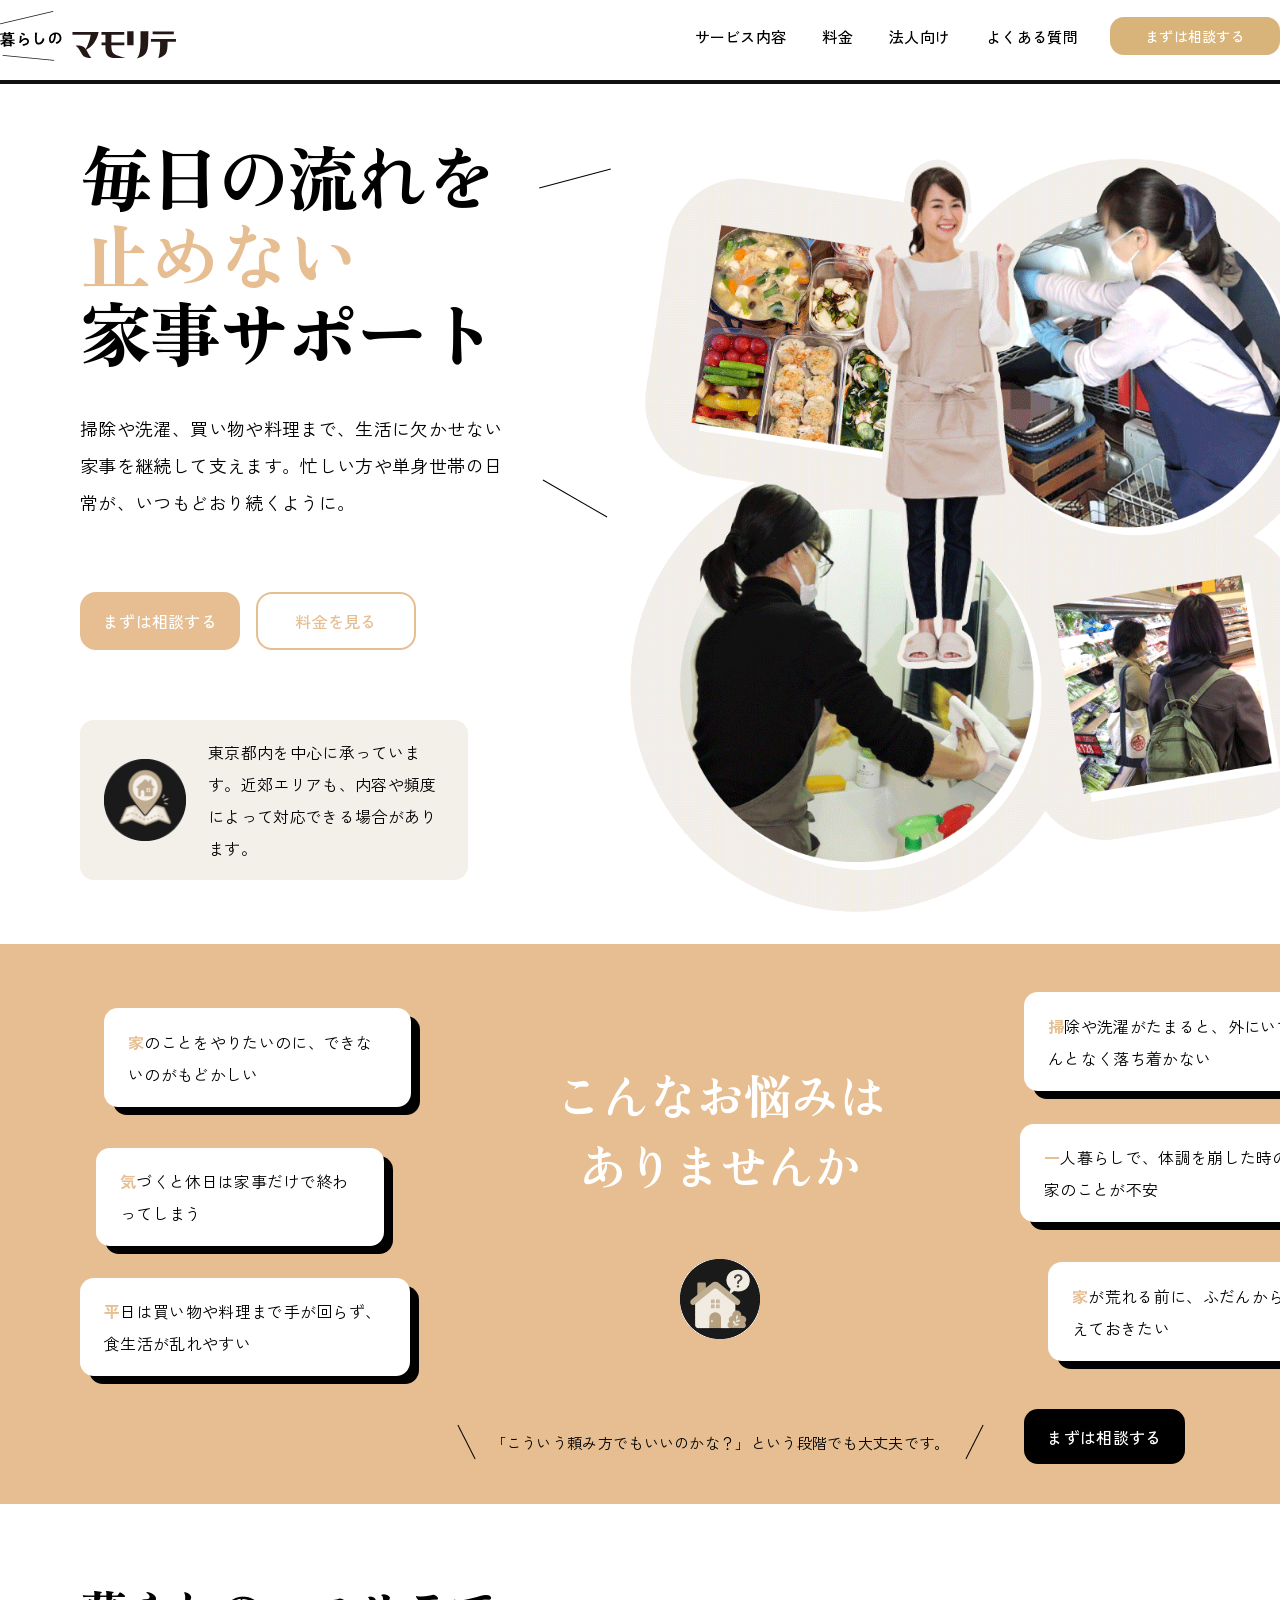
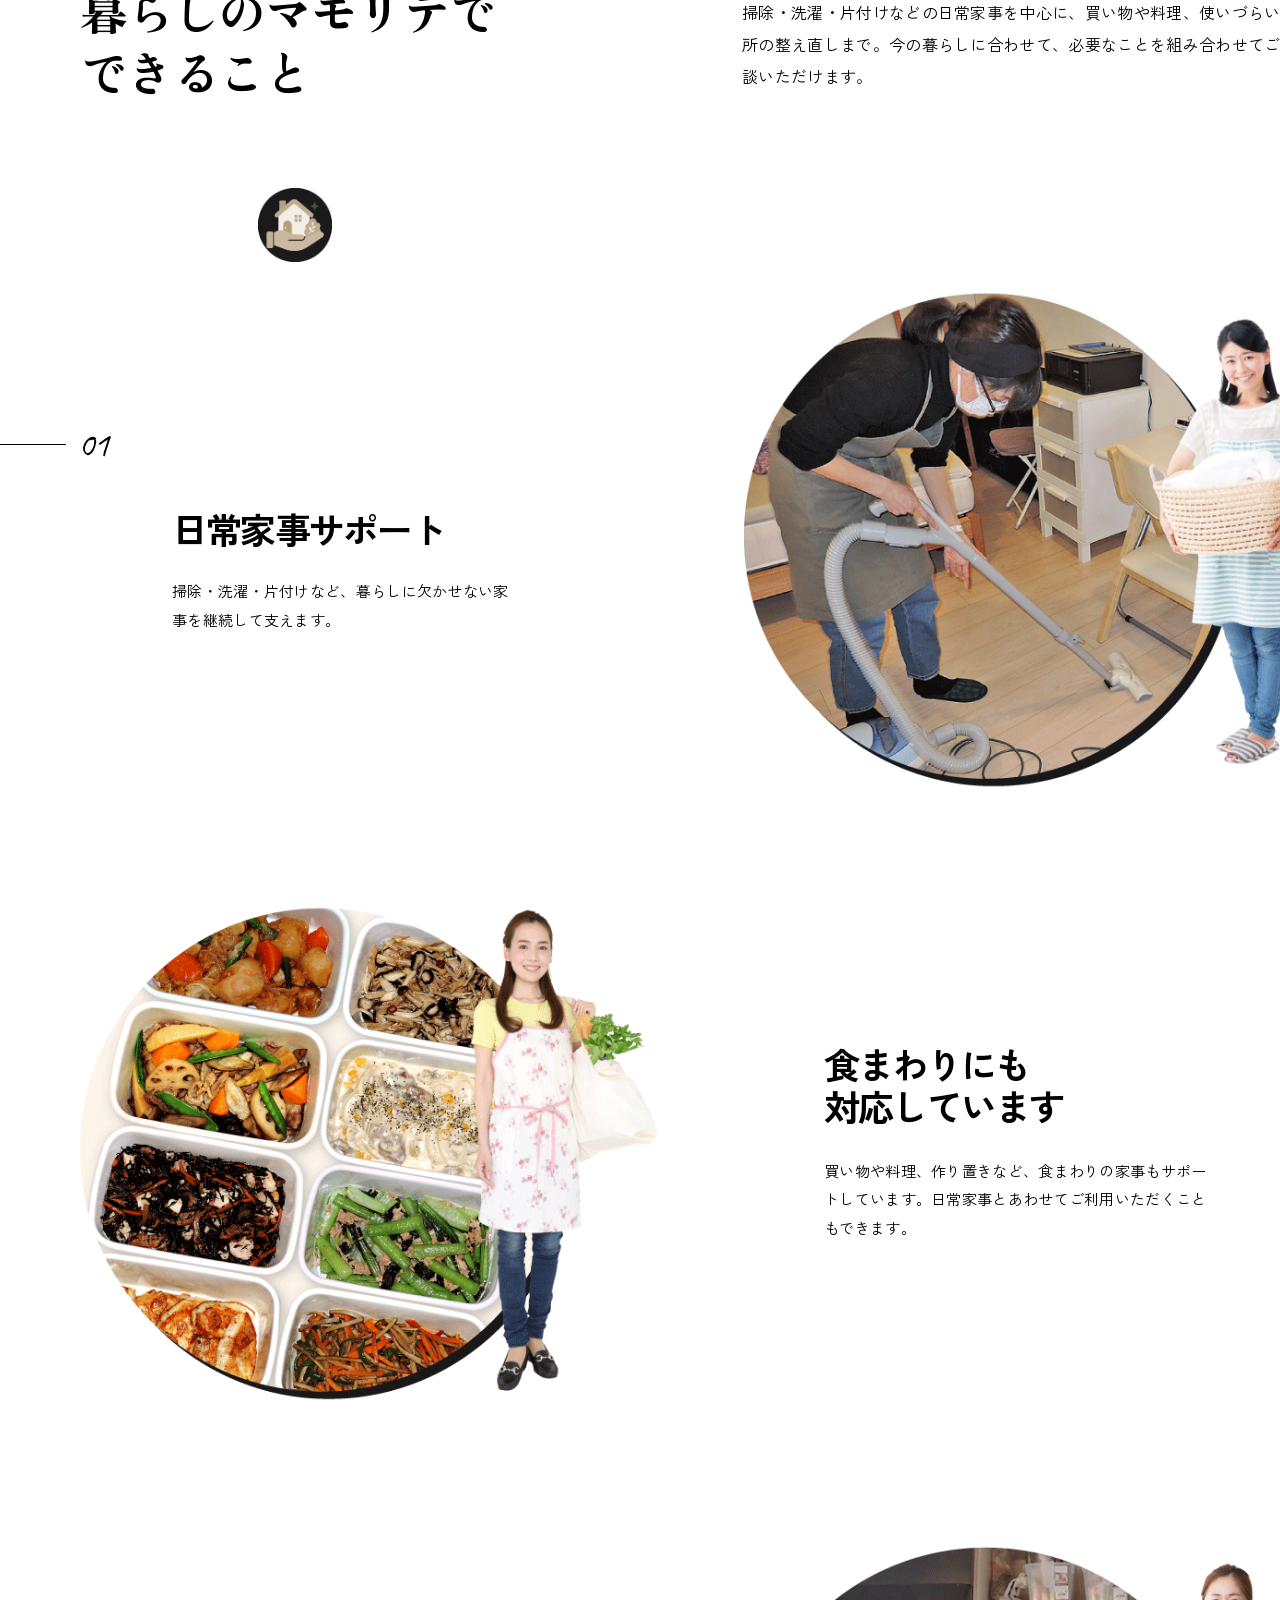
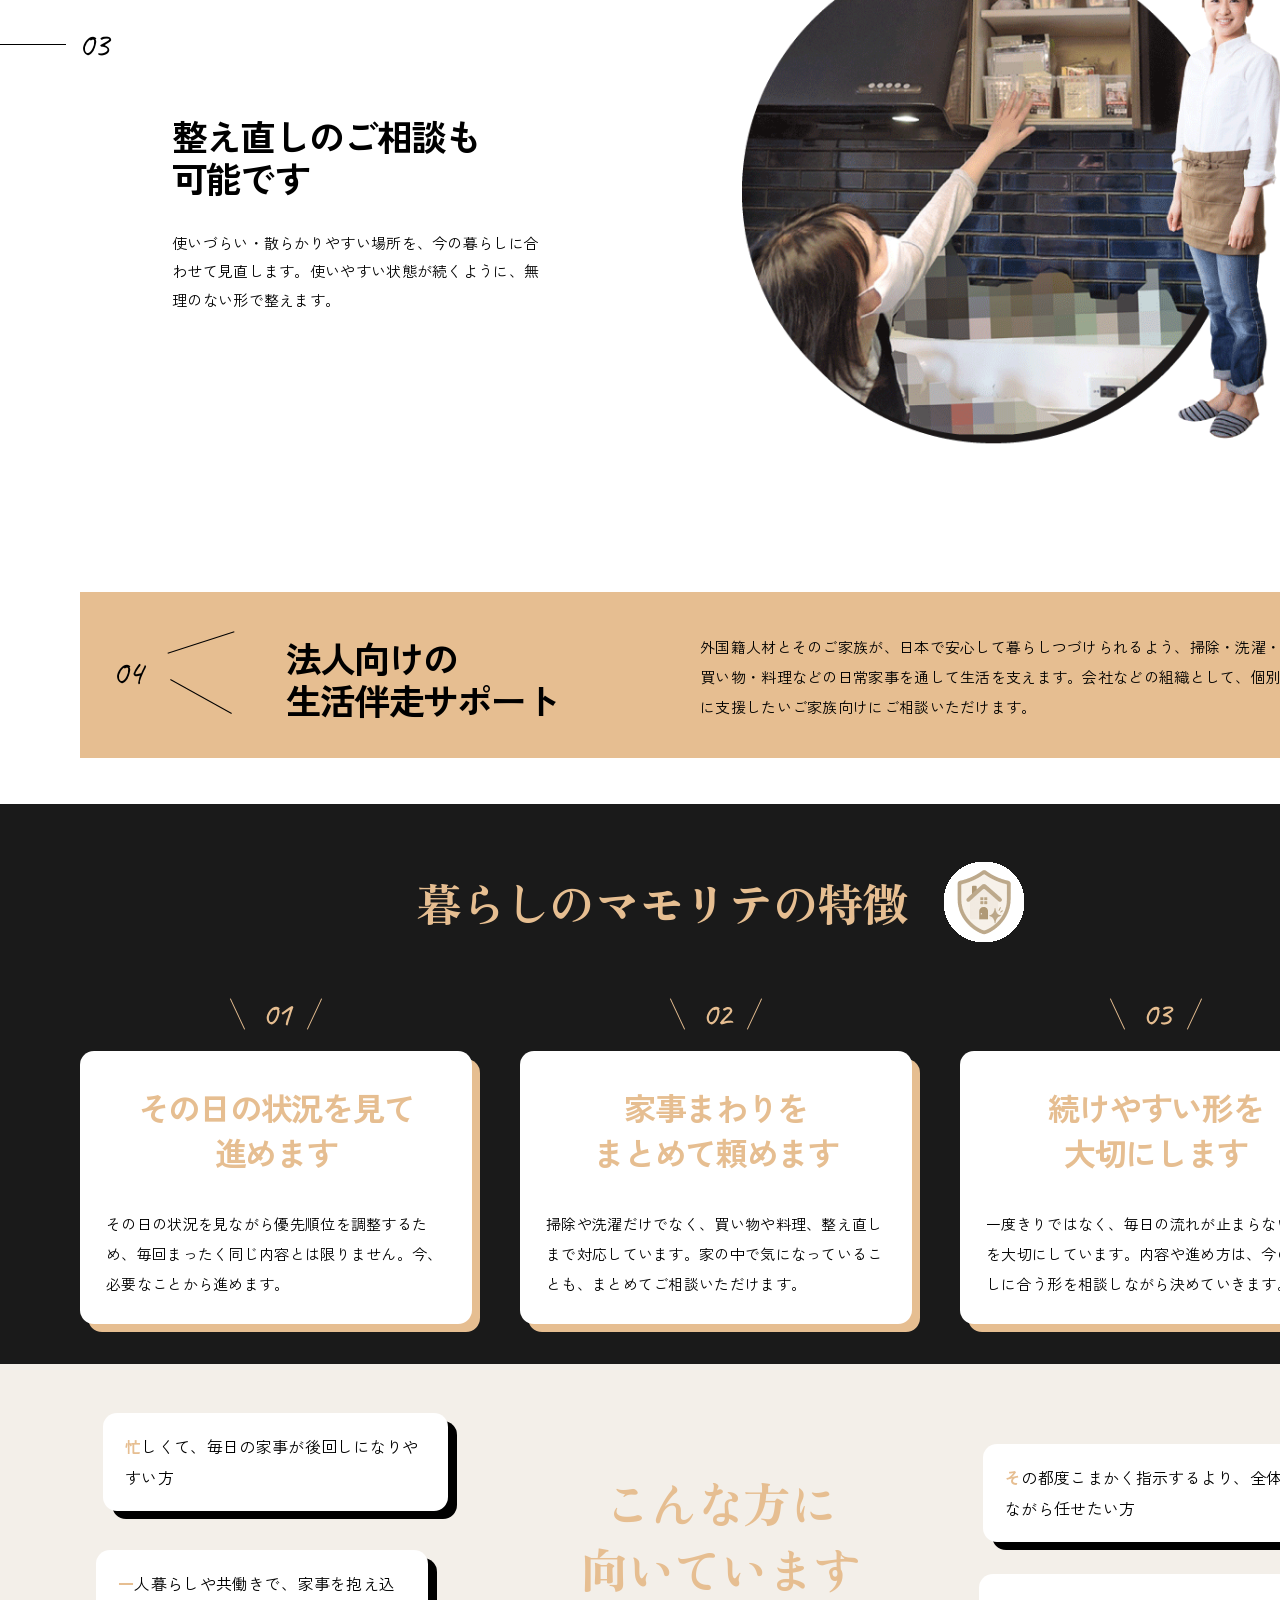
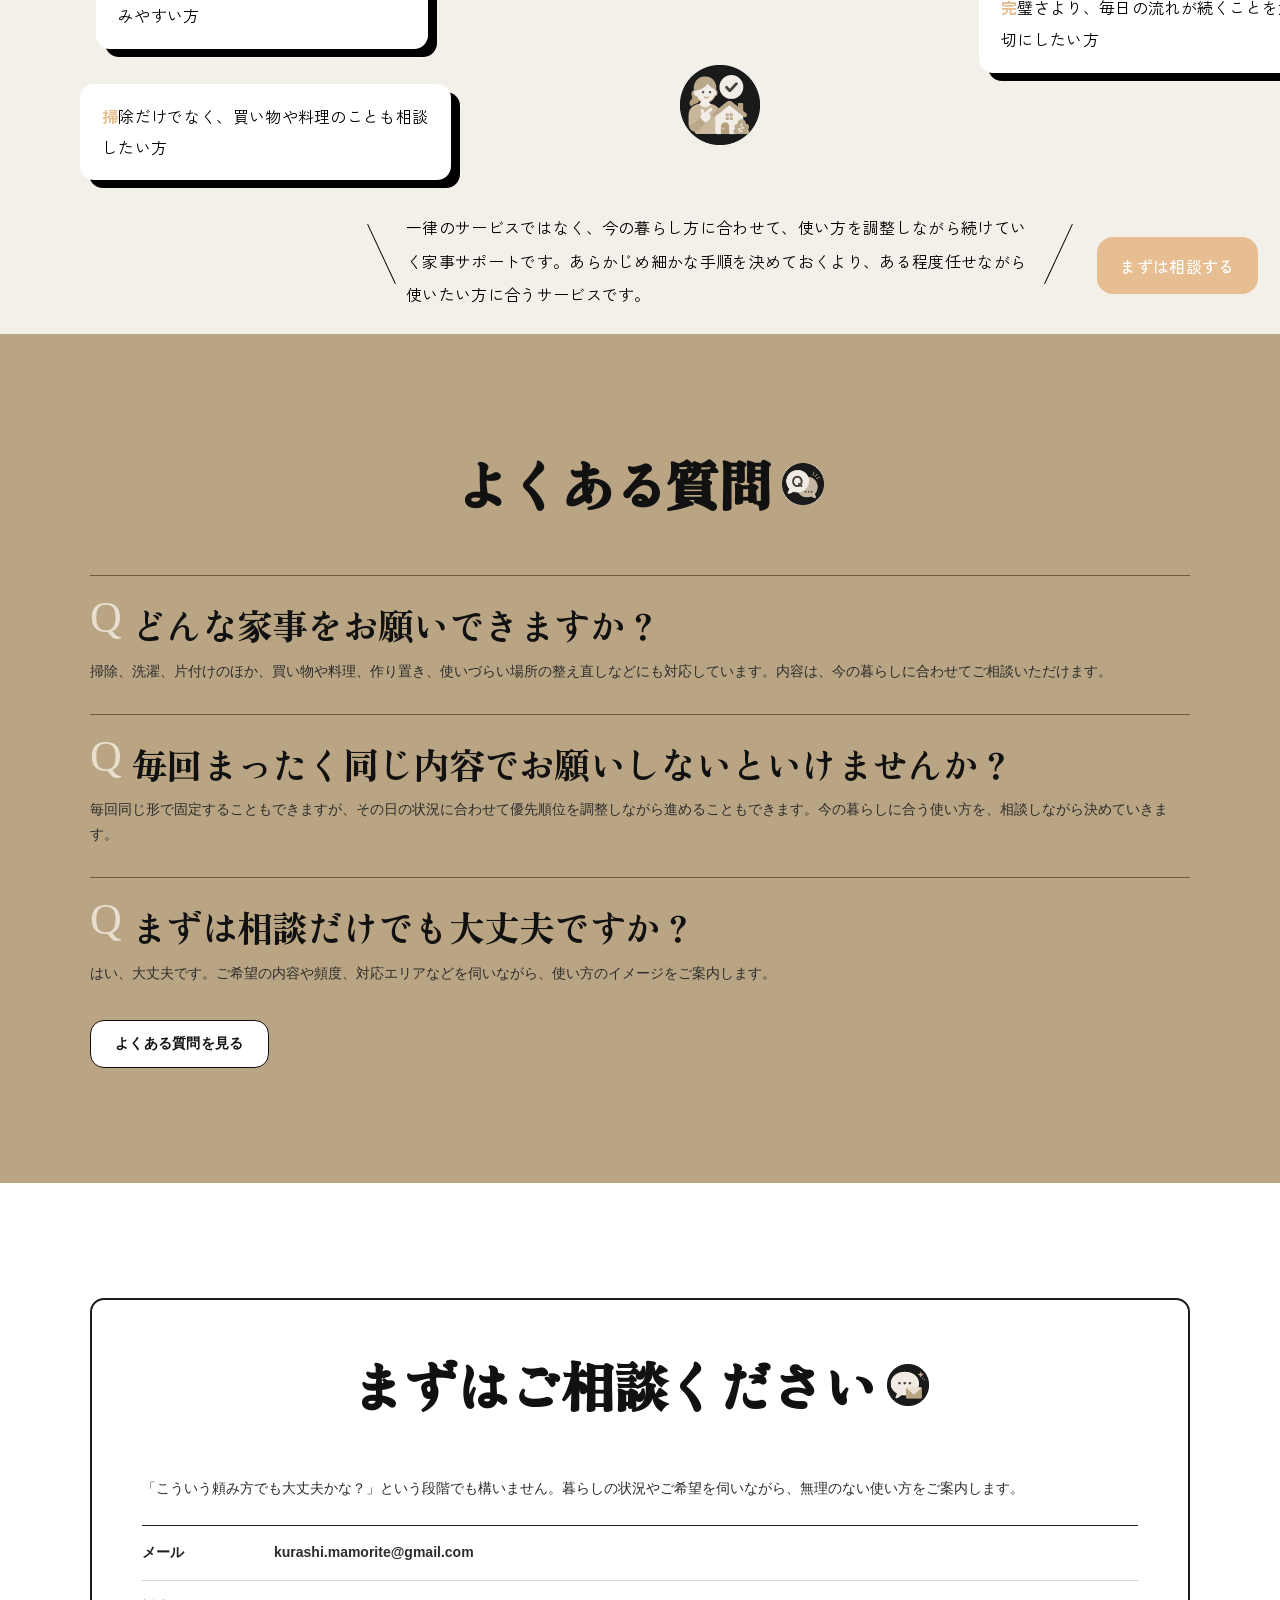
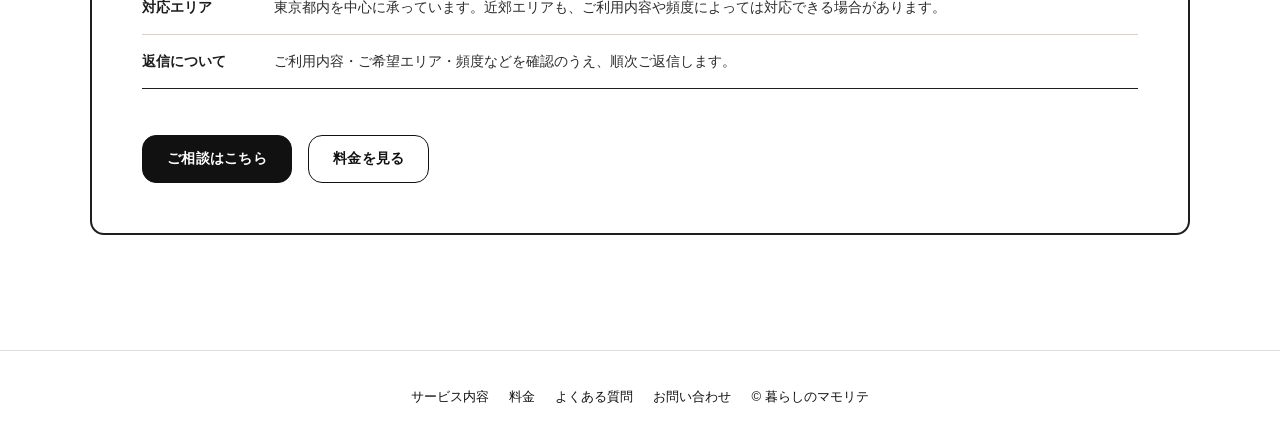
==== commit b1c72f14: "Rebuild muiteiru section to match desktop reference" ====
--- a/index.html
+++ b/index.html
@@ -244,11 +244,42 @@
       </div>
     </section>
 
-    <section id="fit" class="section bg-beige">
-      <div class="container">
-        <div class="section-title"><h2>こんな方に<br>向いています</h2><img src="icon-muiteru.png" alt="向いている方アイコン"></div>
-        <ul class="card-grid fit-grid"><li>忙しくて、毎日の家事が後回しになりやすい方</li><li>一人暮らしや共働きで、家事を抱え込みやすい方</li><li>掃除だけでなく、買い物や料理のことも相談したい方</li><li>その都度こまかく指示するより、全体を見ながら任せたい方</li><li>完璧さより、毎日の流れが続くことを大切にしたい方</li></ul>
-        <p class="section-note">一律のサービスではなく、今の暮らし方に合わせて、使い方を調整しながら続けていく家事サポートです。あらかじめ細かな手順を決めておきたい方より、ある程度任せながら使いたい方に合うサービスです。</p>
+    <section class="muiteiru-section" id="muiteiru">
+      <div class="muiteiru-stage">
+        <h2 class="muiteiru-title">
+          <span>こんな方に</span>
+          <span>向いています</span>
+        </h2>
+
+        <img class="muiteiru-icon" src="icon-muiteru.png" alt="" aria-hidden="true">
+
+        <div class="muiteiru-card muiteiru-card-01">
+          <p><span>忙</span>しくて、毎日の家事が後回しになりやすい方</p>
+        </div>
+
+        <div class="muiteiru-card muiteiru-card-02">
+          <p><span>一</span>人暮らしや共働きで、家事を抱え込みやすい方</p>
+        </div>
+
+        <div class="muiteiru-card muiteiru-card-03">
+          <p><span>掃</span>除だけでなく、買い物や料理のことも相談したい方</p>
+        </div>
+
+        <div class="muiteiru-card muiteiru-card-04">
+          <p><span>そ</span>の都度こまかく指示するより、全体を見ながら任せたい方</p>
+        </div>
+
+        <div class="muiteiru-card muiteiru-card-05">
+          <p><span>完</span>璧さより、毎日の流れが続くことを大切にしたい方</p>
+        </div>
+
+        <div class="muiteiru-bottom-copy">
+          <span class="muiteiru-slash muiteiru-slash-left" aria-hidden="true"></span>
+          <p>一律のサービスではなく、今の暮らし方に合わせて、使い方を調整しながら続けていく家事サポートです。あらかじめ細かな手順を決めておくより、ある程度任せながら使いたい方に合うサービスです。</p>
+          <span class="muiteiru-slash muiteiru-slash-right" aria-hidden="true"></span>
+        </div>
+
+        <a class="muiteiru-cta" href="#contact">まずは相談する</a>
       </div>
     </section>
 
--- a/style.css
+++ b/style.css
@@ -890,6 +890,164 @@
 }
 
 
+/* こんな方に向いています */
+.muiteiru-section {
+  position: relative;
+  width: 100%;
+  height: 570px;
+  background: #f3efe9;
+  overflow: hidden;
+  box-sizing: border-box;
+}
+
+.muiteiru-stage {
+  position: relative;
+  width: 1440px;
+  height: 570px;
+  margin: 0 auto;
+  box-sizing: border-box;
+}
+
+.muiteiru-title {
+  position: absolute;
+  left: 50%;
+  top: 105px;
+  transform: translateX(-50%);
+  width: 330px;
+  margin: 0;
+  padding: 0;
+  color: #e6be91;
+  font-family: "Zen Antique", serif;
+  font-size: 48px;
+  line-height: 1.38;
+  letter-spacing: -0.03em;
+  font-weight: 400;
+  text-align: center;
+  z-index: 2;
+}
+
+.muiteiru-title span {
+  display: block;
+  white-space: nowrap;
+}
+
+.muiteiru-icon {
+  position: absolute;
+  left: 50%;
+  top: 301px;
+  transform: translateX(-50%);
+  width: 80px;
+  height: 80px;
+  object-fit: contain;
+  display: block;
+  z-index: 2;
+}
+
+.muiteiru-card {
+  position: absolute;
+  background: #ffffff;
+  border-radius: 14px;
+  box-shadow: 9px 8px 0 #000000;
+  box-sizing: border-box;
+  padding: 16px 22px;
+  display: flex;
+  align-items: center;
+  color: #000000;
+  font-family: "Zen Kaku Gothic New", "Noto Sans JP", sans-serif;
+  font-size: 16px;
+  line-height: 1.95;
+  letter-spacing: 0.02em;
+  font-weight: 400;
+  z-index: 3;
+}
+
+.muiteiru-card p { margin: 0; padding: 0; }
+
+.muiteiru-card p span {
+  color: #e6be91;
+  font-weight: 700;
+}
+
+.muiteiru-card-01 { left: 103px; top: 49px; width: 345px; height: 98px; }
+.muiteiru-card-02 { left: 96px; top: 186px; width: 332px; height: 99px; }
+.muiteiru-card-03 { left: 80px; top: 320px; width: 371px; height: 96px; }
+.muiteiru-card-04 { left: 983px; top: 80px; width: 366px; height: 98px; }
+.muiteiru-card-05 { left: 979px; top: 210px; width: 349px; height: 99px; }
+
+.muiteiru-bottom-copy {
+  position: absolute;
+  left: 368px;
+  top: 447px;
+  width: 704px;
+  height: 90px;
+  display: flex;
+  align-items: flex-start;
+  justify-content: center;
+  gap: 24px;
+  color: #000000;
+  font-family: "Zen Kaku Gothic New", "Noto Sans JP", sans-serif;
+  font-size: 16px;
+  line-height: 2.1;
+  letter-spacing: 0.02em;
+  font-weight: 400;
+  z-index: 2;
+}
+
+.muiteiru-bottom-copy p {
+  width: 628px;
+  margin: 0;
+  padding: 0;
+  text-align: left;
+}
+
+.muiteiru-slash {
+  display: block;
+  width: 1px;
+  height: 66px;
+  background: #000000;
+  transform-origin: center;
+  flex-shrink: 0;
+  margin-top: 10px;
+}
+
+.muiteiru-slash-left { transform: rotate(-25deg); }
+.muiteiru-slash-right { transform: rotate(25deg); }
+
+.muiteiru-cta {
+  position: absolute;
+  left: 1097px;
+  top: 473px;
+  width: 161px;
+  height: 57px;
+  border-radius: 16px;
+  background: #e6be91;
+  color: #ffffff;
+  display: inline-flex;
+  align-items: center;
+  justify-content: center;
+  box-sizing: border-box;
+  text-decoration: none;
+  font-family: "Zen Kaku Gothic New", "Noto Sans JP", sans-serif;
+  font-size: 16px;
+  line-height: 1;
+  font-weight: 500;
+  letter-spacing: 0.02em;
+  white-space: nowrap;
+  z-index: 3;
+}
+
+@media (max-width: 1439px) and (min-width: 769px) {
+  .muiteiru-section {
+    height: calc(570px * (100vw / 1440));
+  }
+
+  .muiteiru-stage {
+    transform: scale(calc(100vw / 1440));
+    transform-origin: top center;
+  }
+}
+
+
 .script-no,
 .script-q {
   margin: 0 0 10px;
@@ -919,9 +1077,6 @@
 }
 .feature-grid .script-no { color: #8f7a56; }
 .feature-grid h3 { font-size: 36px; color: #131313; }
-
-.fit-grid { grid-template-columns: repeat(3, minmax(0, 1fr)); margin-bottom: 28px; }
-.fit-grid li:last-child { grid-column: 2 / 3; }
 
 .faq-list { display: grid; gap: 30px; margin-bottom: 34px; }
 .faq-item { border-top: 1px solid #6a5c45; padding-top: 22px; }
@@ -976,9 +1131,7 @@
     gap: 24px;
   }
   .nav a:not(.nav-cta) { display: none; }
-  .feature-grid,
-  .fit-grid { grid-template-columns: 1fr; }
-  .fit-grid li:last-child { grid-column: auto; }
+  .feature-grid { grid-template-columns: 1fr; }
 }
 
 @media (max-width: 767px) {
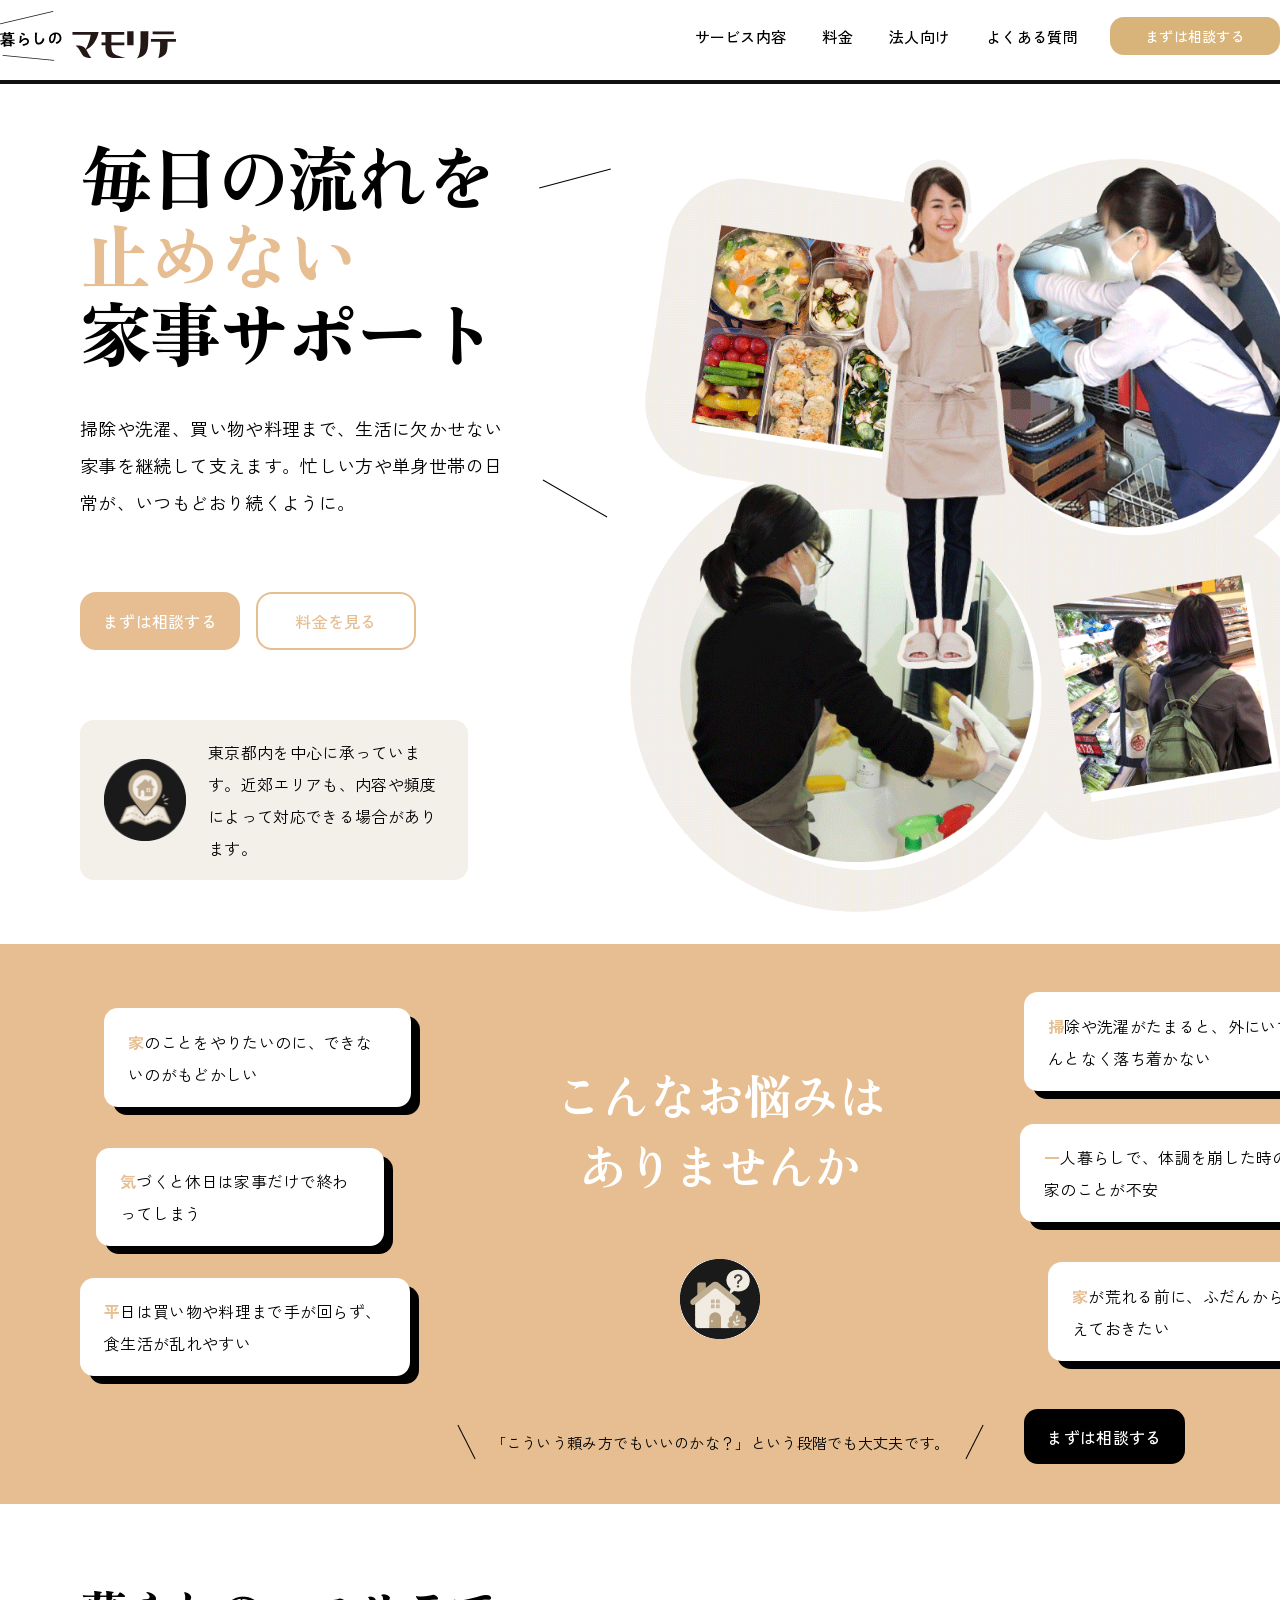
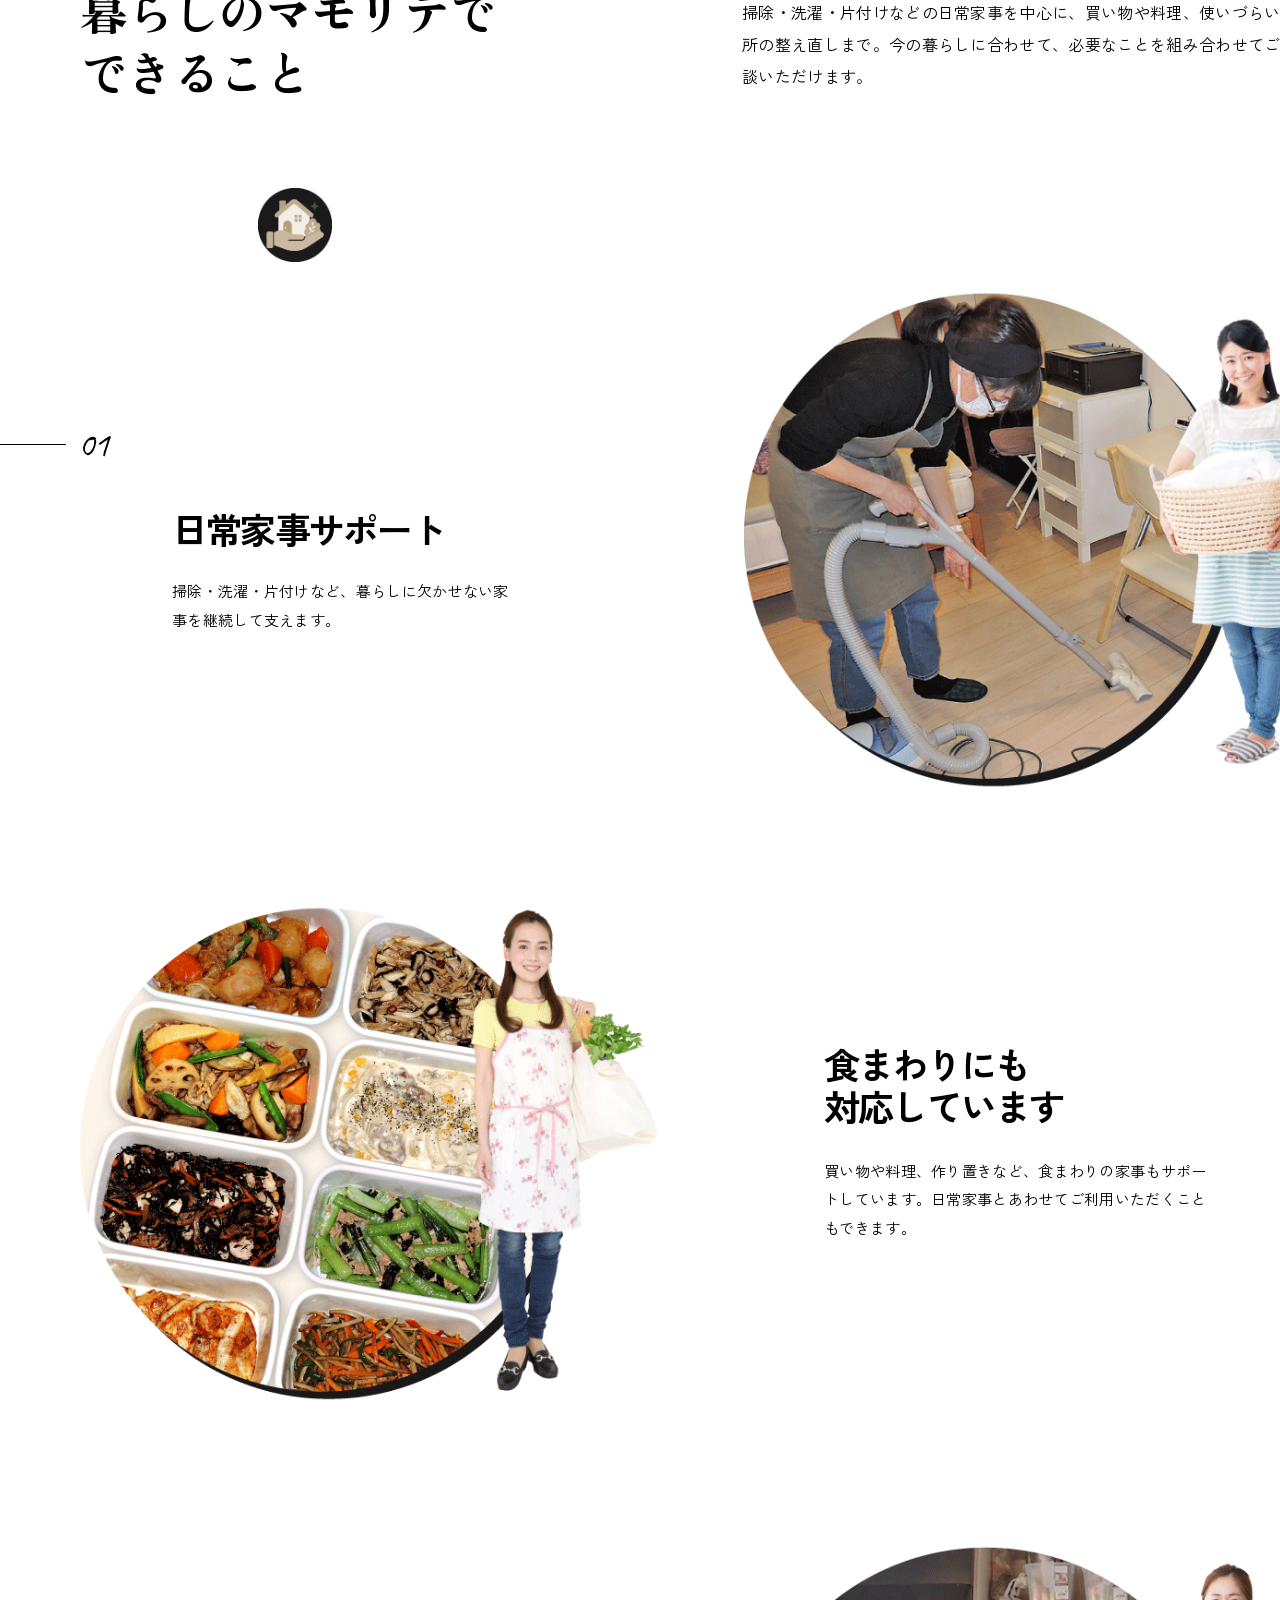
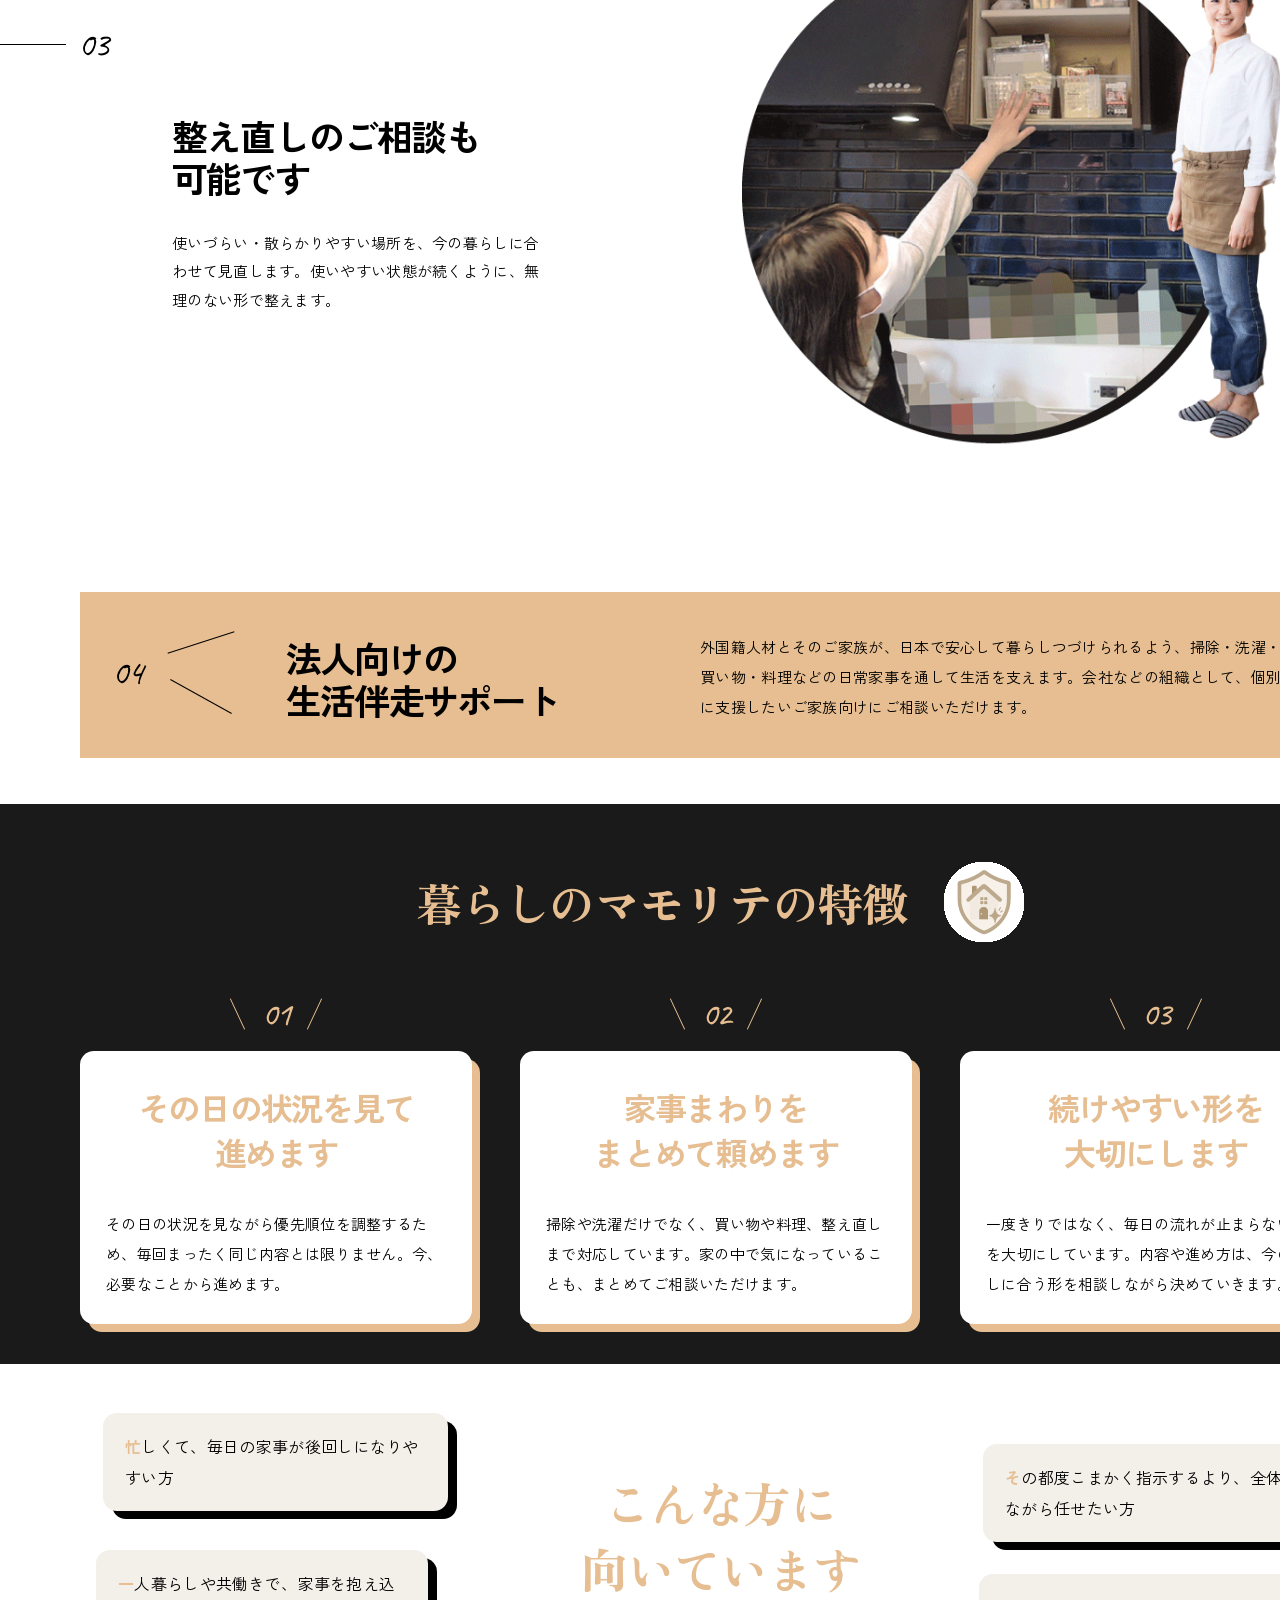
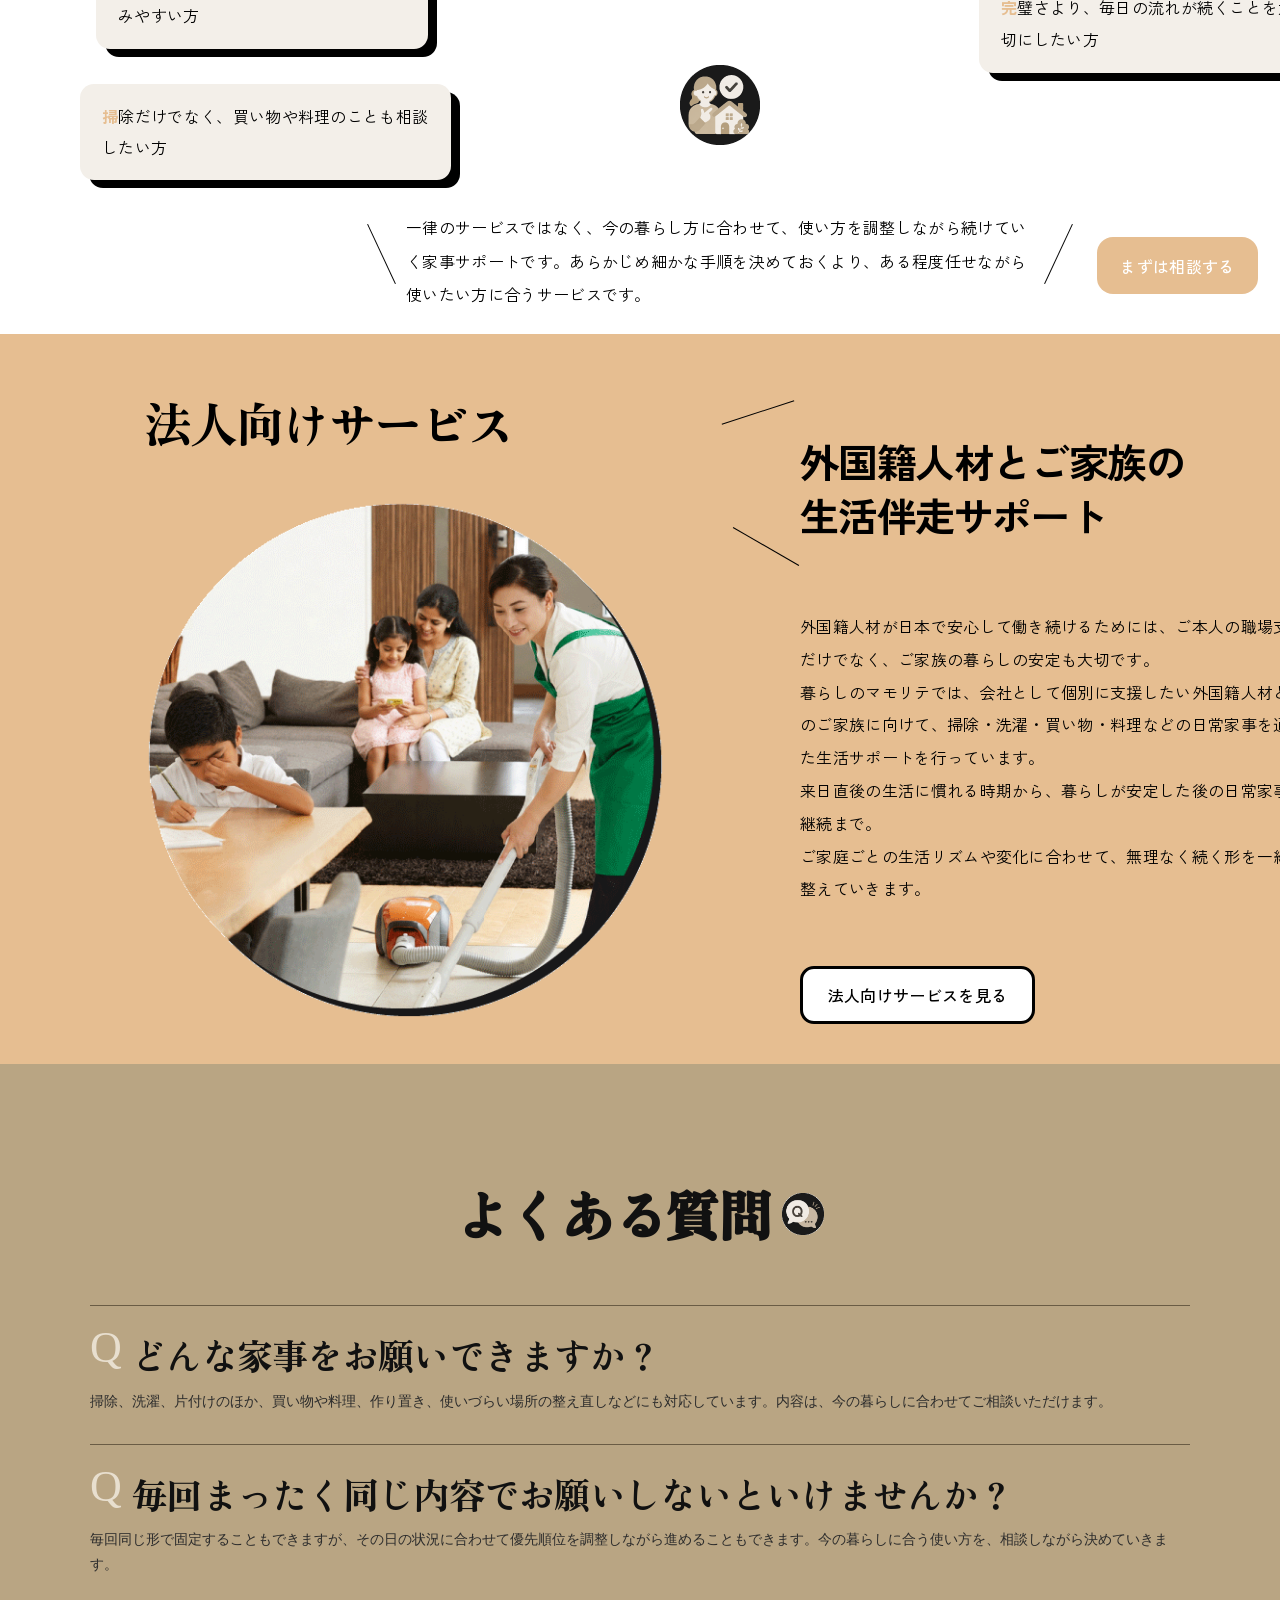
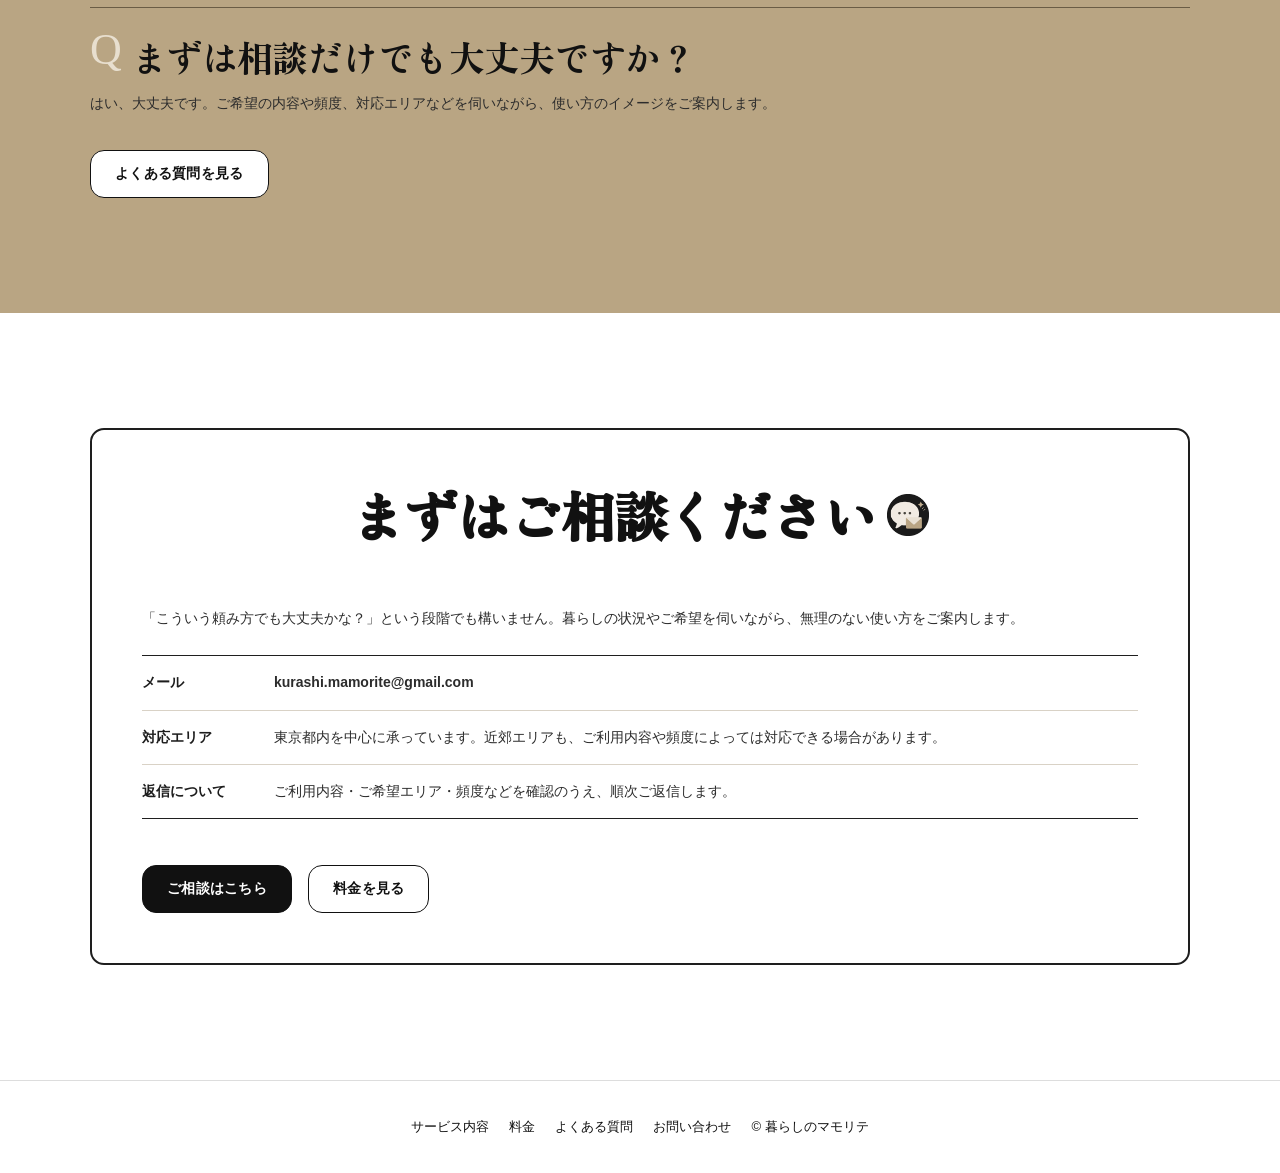
==== commit 64b4c40e: "Add corporate service section between muiteiru and FAQ" ====
--- a/index.html
+++ b/index.html
@@ -283,6 +283,37 @@
       </div>
     </section>
 
+    <section class="houjin-section" id="business">
+      <div class="houjin-stage">
+
+        <h2 class="houjin-label">法人向けサービス</h2>
+
+        <span class="houjin-deco houjin-deco-top" aria-hidden="true"></span>
+        <span class="houjin-deco houjin-deco-bottom" aria-hidden="true"></span>
+
+        <div class="houjin-visual">
+          <img src="houjin.png" alt="外国籍人材とご家族の生活伴走サポートのイメージ">
+        </div>
+
+        <div class="houjin-copy">
+          <h3 class="houjin-title">
+            <span>外国籍人材とご家族の</span>
+            <span>生活伴走サポート</span>
+          </h3>
+
+          <p class="houjin-text">
+            外国籍人材が日本で安心して働き続けるためには、ご本人の職場支援だけでなく、ご家族の暮らしの安定も大切です。<br>
+            暮らしのマモリテでは、会社として個別に支援したい外国籍人材とそのご家族に向けて、掃除・洗濯・買い物・料理などの日常家事を通じた生活サポートを行っています。<br>
+            来日直後の生活に慣れる時期から、暮らしが安定した後の日常家事の継続まで。<br>
+            ご家庭ごとの生活リズムや変化に合わせて、無理なく続く形を一緒に整えていきます。
+          </p>
+
+          <a class="houjin-cta" href="#business">法人向けサービスを見る</a>
+        </div>
+
+      </div>
+    </section>
+
     <section id="faq" class="section bg-beige-darker">
       <div class="container">
         <div class="section-title"><h2>よくある質問</h2><img src="icon-qa.png" alt="Q&Aアイコン"></div>
--- a/style.css
+++ b/style.css
@@ -895,7 +895,7 @@
   position: relative;
   width: 100%;
   height: 570px;
-  background: #f3efe9;
+  background: #ffffff;
   overflow: hidden;
   box-sizing: border-box;
 }
@@ -945,7 +945,7 @@
 
 .muiteiru-card {
   position: absolute;
-  background: #ffffff;
+  background: #f3efe9;
   border-radius: 14px;
   box-shadow: 9px 8px 0 #000000;
   box-sizing: border-box;
@@ -1926,3 +1926,158 @@
     margin-left: auto;
   }
 }
+
+/* =========================================================
+   Houjin
+========================================================= */
+.houjin-section {
+  position: relative;
+  width: 100%;
+  height: 730px;
+  background: #e6be91;
+  overflow: hidden;
+  box-sizing: border-box;
+}
+
+.houjin-stage {
+  position: relative;
+  width: 1440px;
+  height: 730px;
+  margin: 0 auto;
+  box-sizing: border-box;
+}
+
+.houjin-label {
+  position: absolute;
+  left: 144px;
+  top: 64px;
+  width: 420px;
+  margin: 0;
+  padding: 0;
+  color: #000000;
+  font-family: "Zen Antique", serif;
+  font-size: 48px;
+  line-height: 1;
+  letter-spacing: -0.04em;
+  font-weight: 400;
+  white-space: nowrap;
+  z-index: 2;
+}
+
+.houjin-deco {
+  position: absolute;
+  display: block;
+  width: 76px;
+  height: 1px;
+  background: #000000;
+  transform-origin: center;
+  z-index: 2;
+}
+
+.houjin-deco-top {
+  left: 720px;
+  top: 78px;
+  transform: rotate(-18deg);
+}
+
+.houjin-deco-bottom {
+  left: 728px;
+  top: 212px;
+  transform: rotate(30deg);
+}
+
+.houjin-visual {
+  position: absolute;
+  left: 145px;
+  top: 165px;
+  width: 520px;
+  height: auto;
+  z-index: 1;
+}
+
+.houjin-visual img {
+  display: block;
+  width: 520px;
+  height: auto;
+  max-width: none;
+}
+
+.houjin-copy {
+  position: absolute;
+  left: 800px;
+  top: 100px;
+  width: 520px;
+  height: 560px;
+  z-index: 2;
+}
+
+.houjin-title {
+  position: absolute;
+  left: 0;
+  top: 0;
+  width: 520px;
+  margin: 0;
+  padding: 0;
+  color: #000000;
+  font-family: "Zen Kaku Gothic New", "Noto Sans JP", sans-serif;
+  font-size: 40px;
+  line-height: 1.35;
+  letter-spacing: -0.04em;
+  font-weight: 700;
+  text-align: left;
+}
+
+.houjin-title span {
+  display: block;
+  white-space: nowrap;
+}
+
+.houjin-text {
+  position: absolute;
+  left: 0;
+  top: 176px;
+  width: 520px;
+  margin: 0;
+  padding: 0;
+  color: #000000;
+  font-family: "Zen Kaku Gothic New", "Noto Sans JP", sans-serif;
+  font-size: 16px;
+  line-height: 2.05;
+  letter-spacing: 0.02em;
+  font-weight: 400;
+  text-align: left;
+}
+
+.houjin-cta {
+  position: absolute;
+  left: 0;
+  top: 532px;
+  width: 235px;
+  height: 58px;
+  border-radius: 14px;
+  background: #ffffff;
+  border: 3px solid #000000;
+  color: #000000;
+  display: inline-flex;
+  align-items: center;
+  justify-content: center;
+  box-sizing: border-box;
+  text-decoration: none;
+  font-family: "Zen Kaku Gothic New", "Noto Sans JP", sans-serif;
+  font-size: 16px;
+  line-height: 1;
+  font-weight: 500;
+  letter-spacing: 0.02em;
+  white-space: nowrap;
+}
+
+@media (max-width: 1439px) and (min-width: 769px) {
+  .houjin-section {
+    height: calc(730px * (100vw / 1440));
+  }
+
+  .houjin-stage {
+    transform: scale(calc(100vw / 1440));
+    transform-origin: top center;
+  }
+}
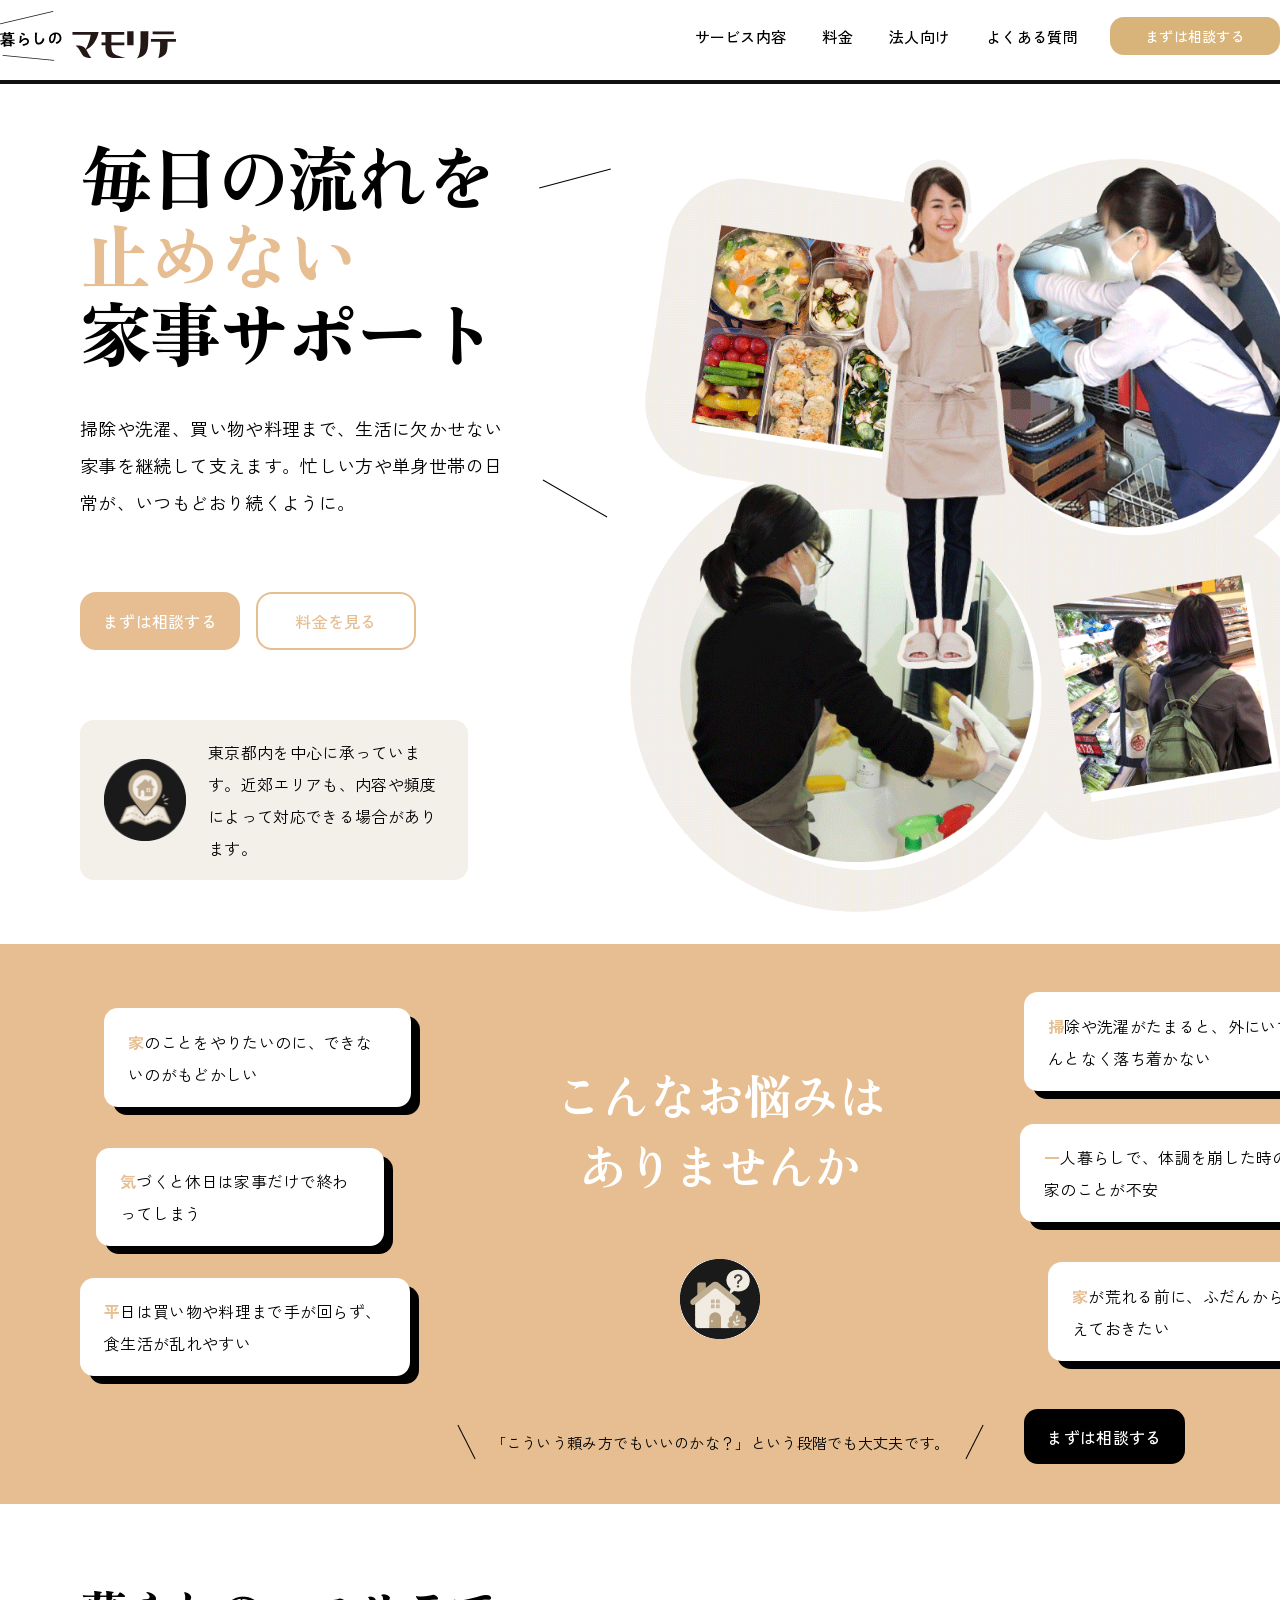
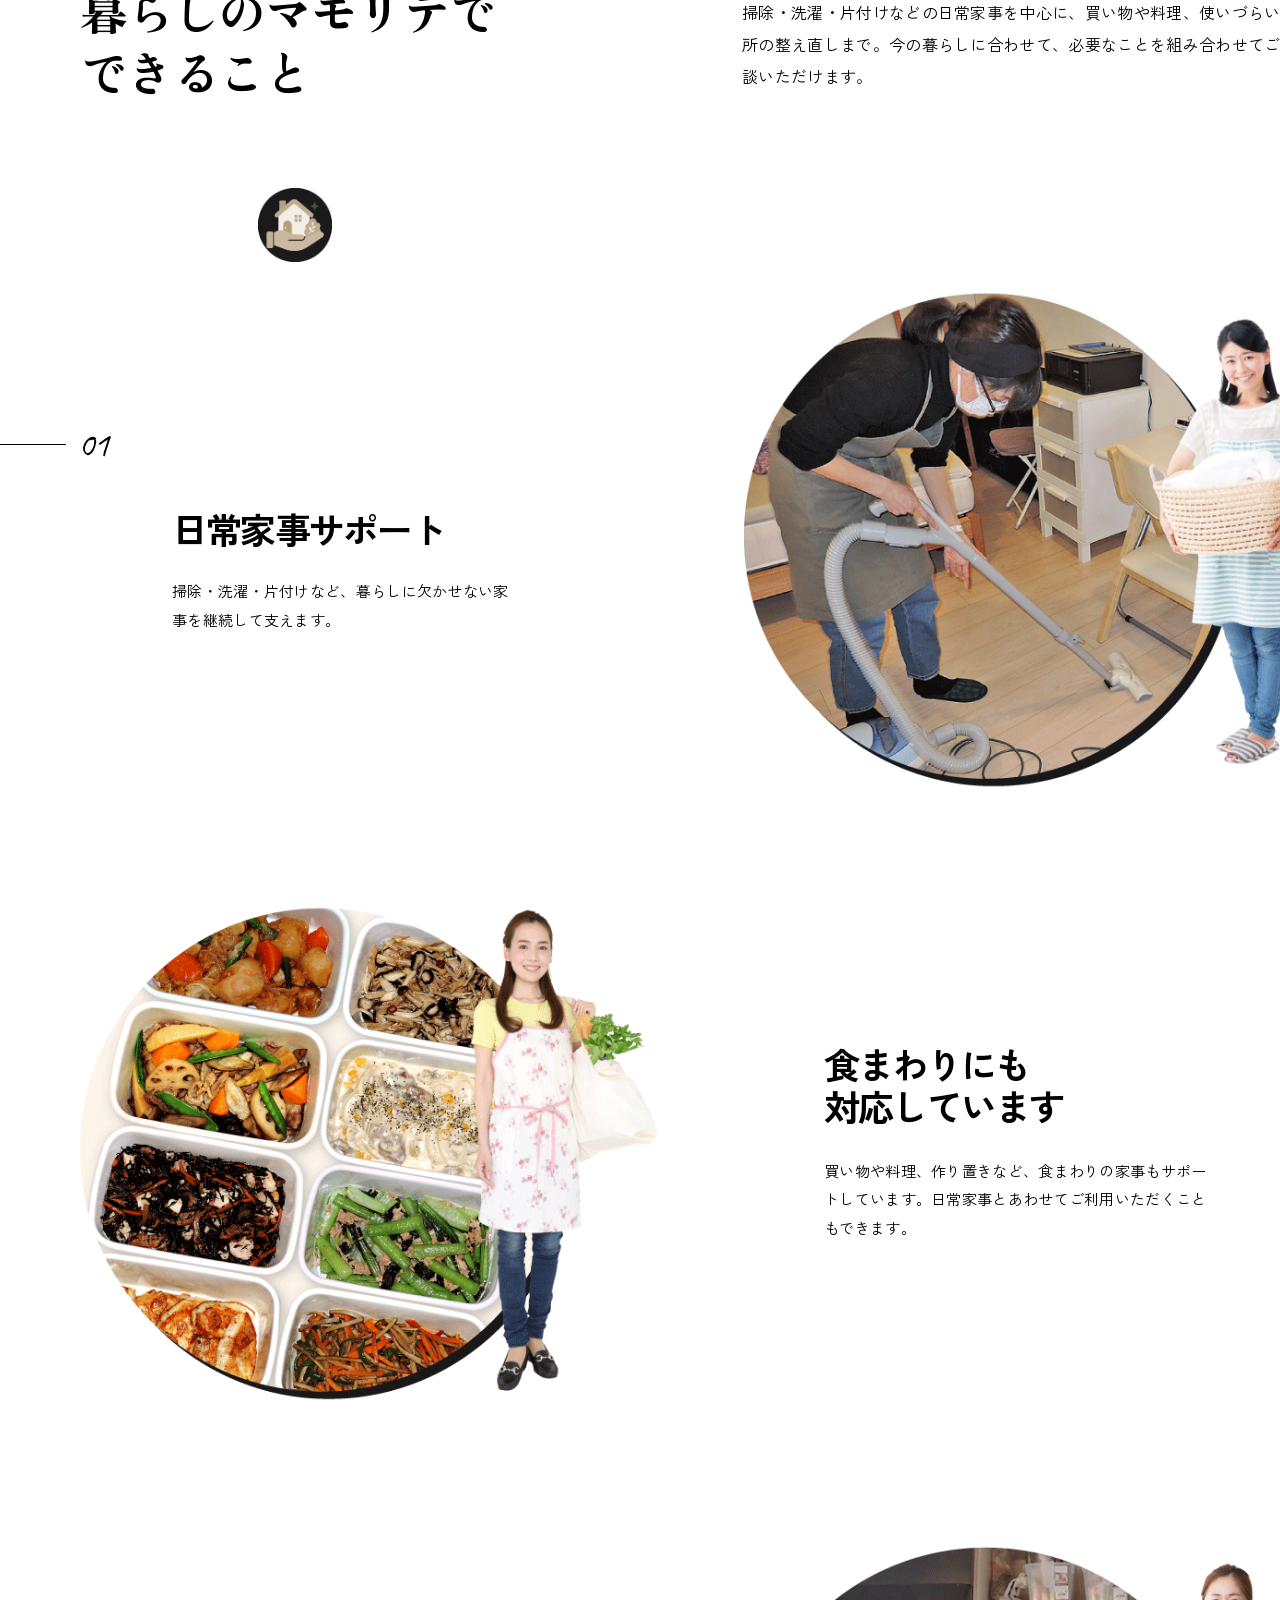
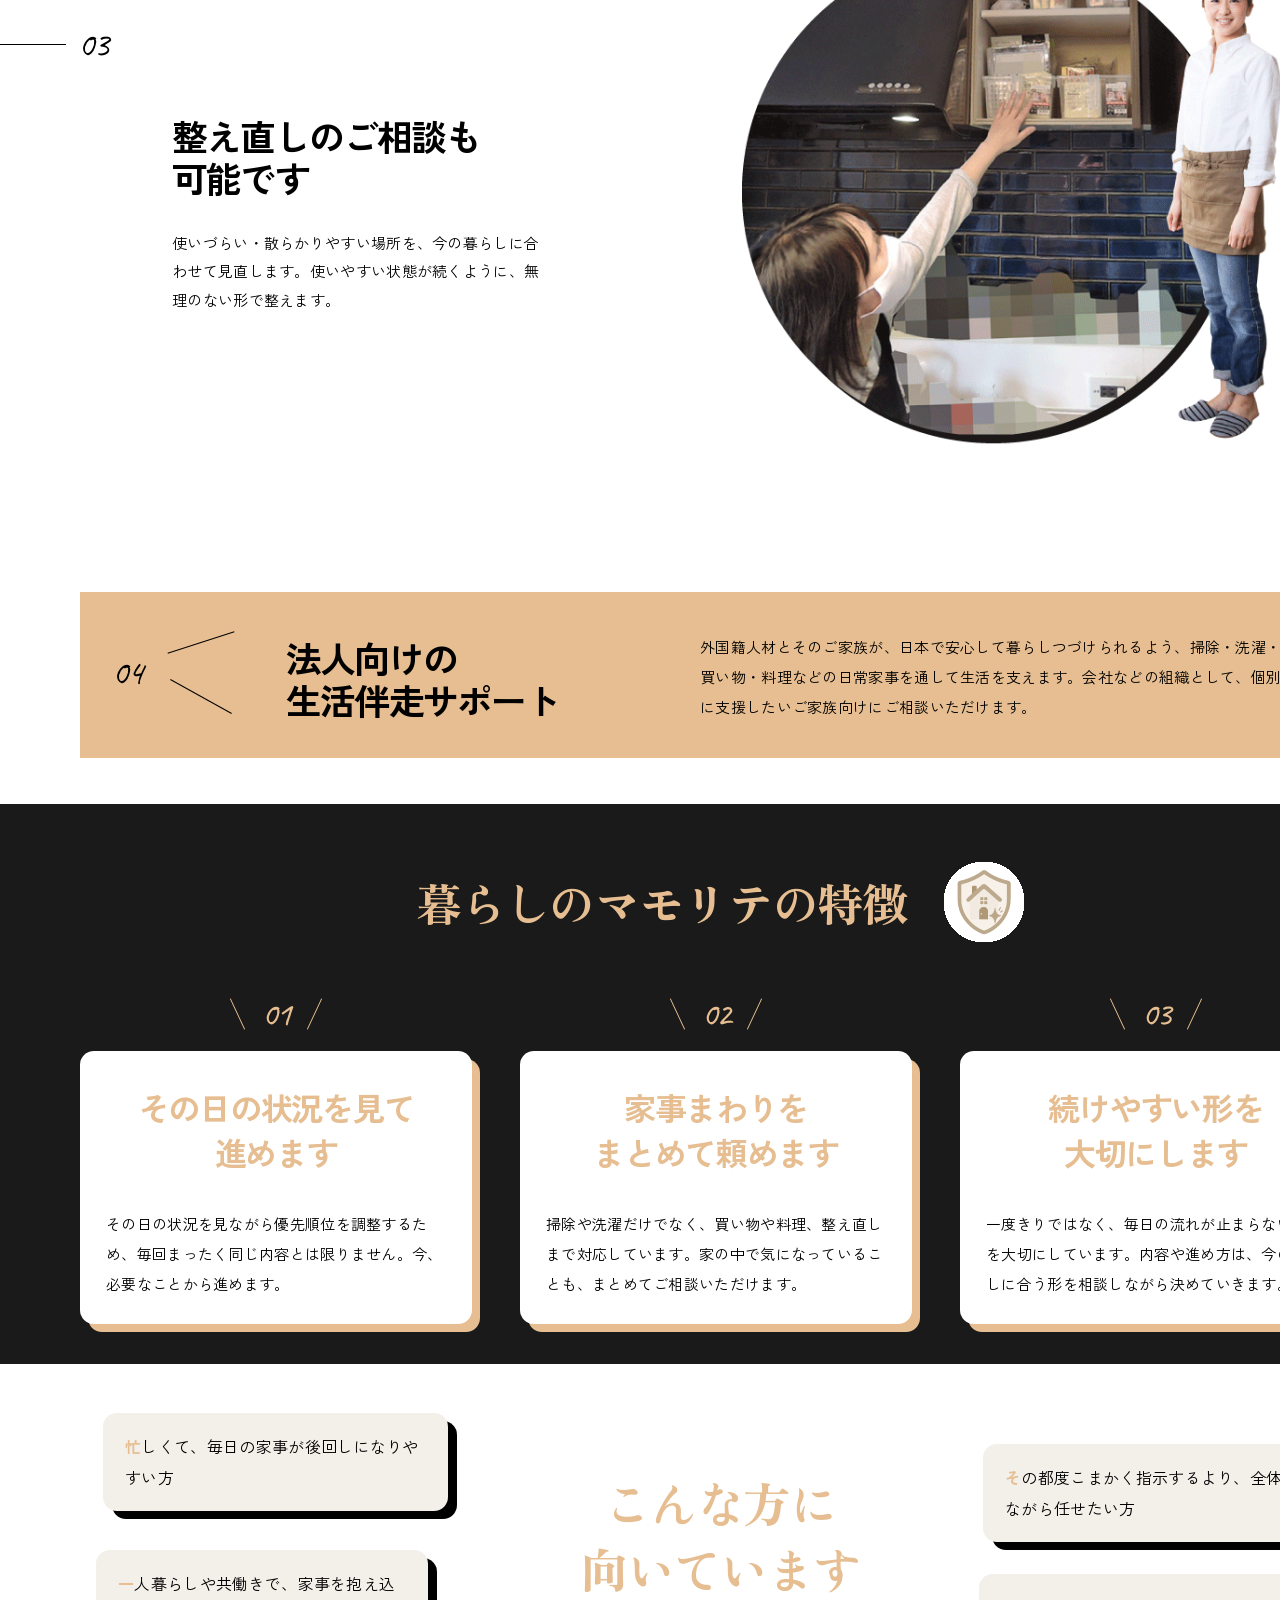
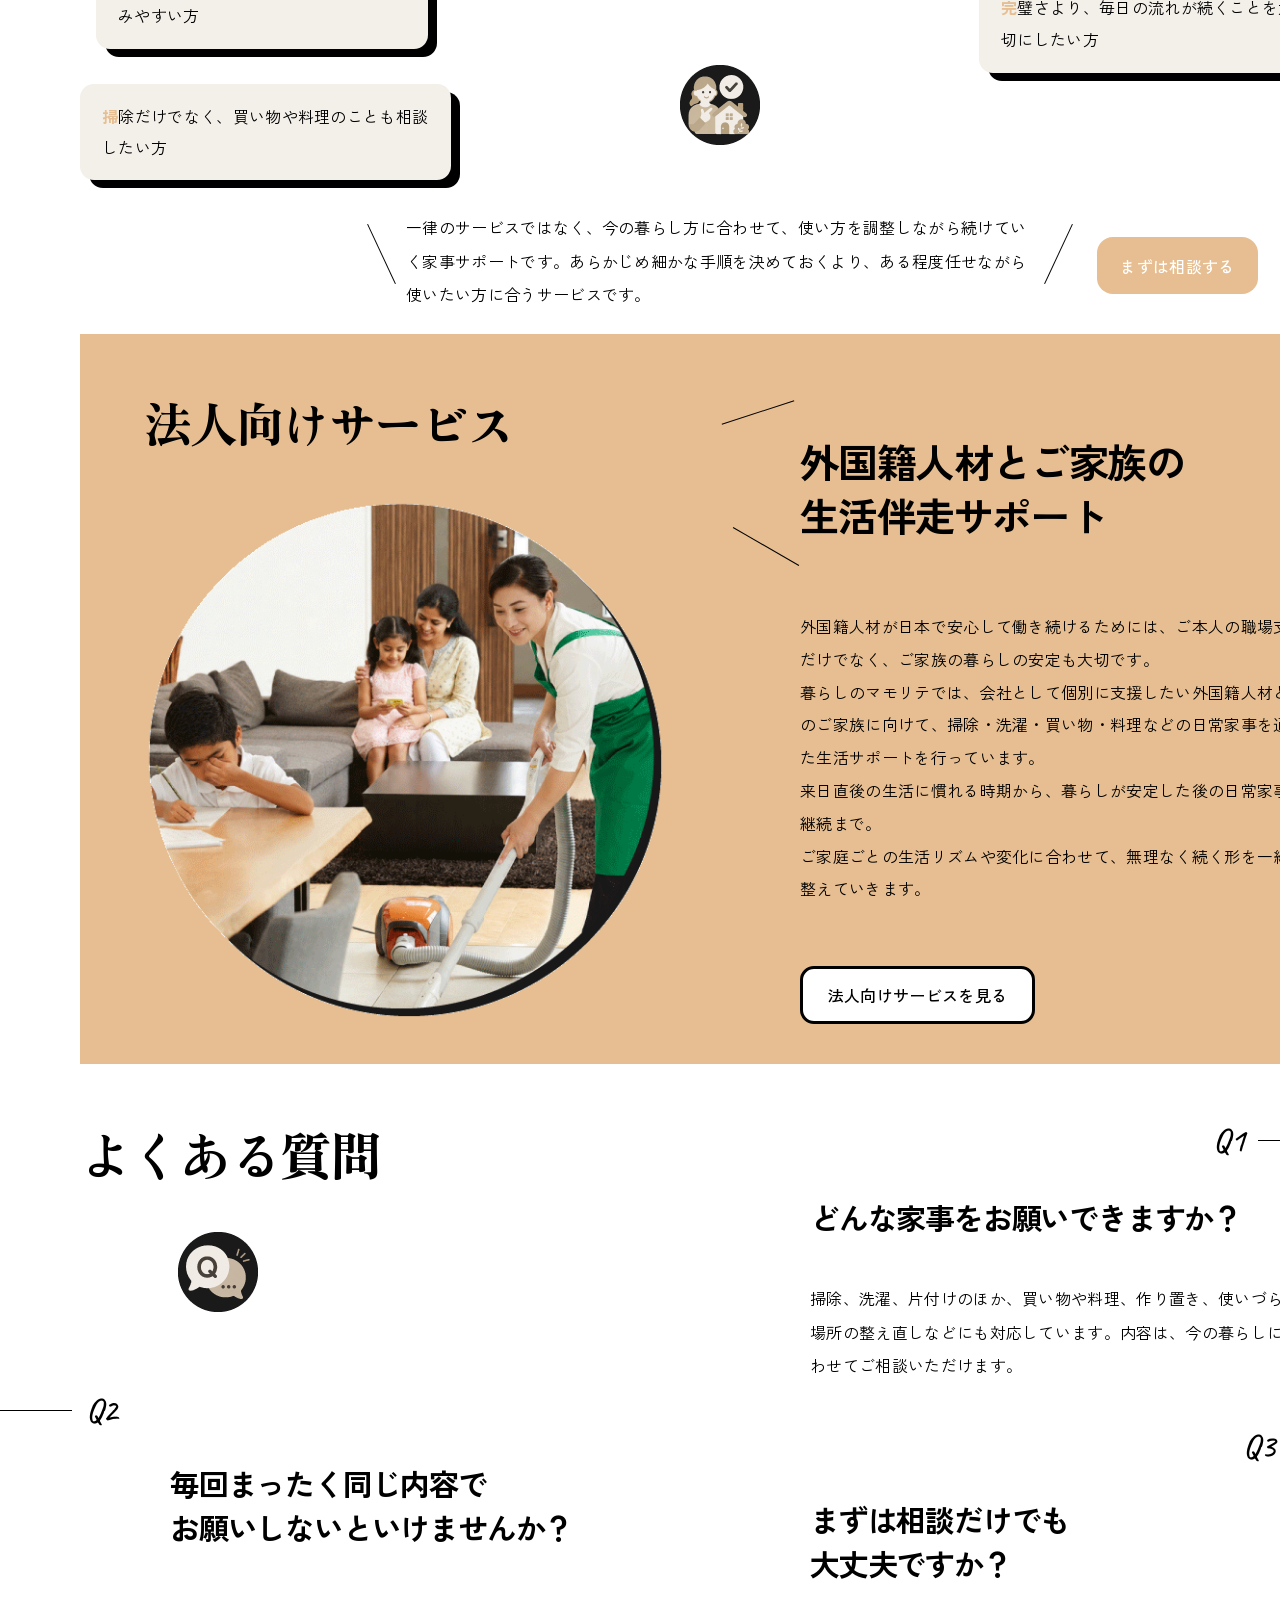
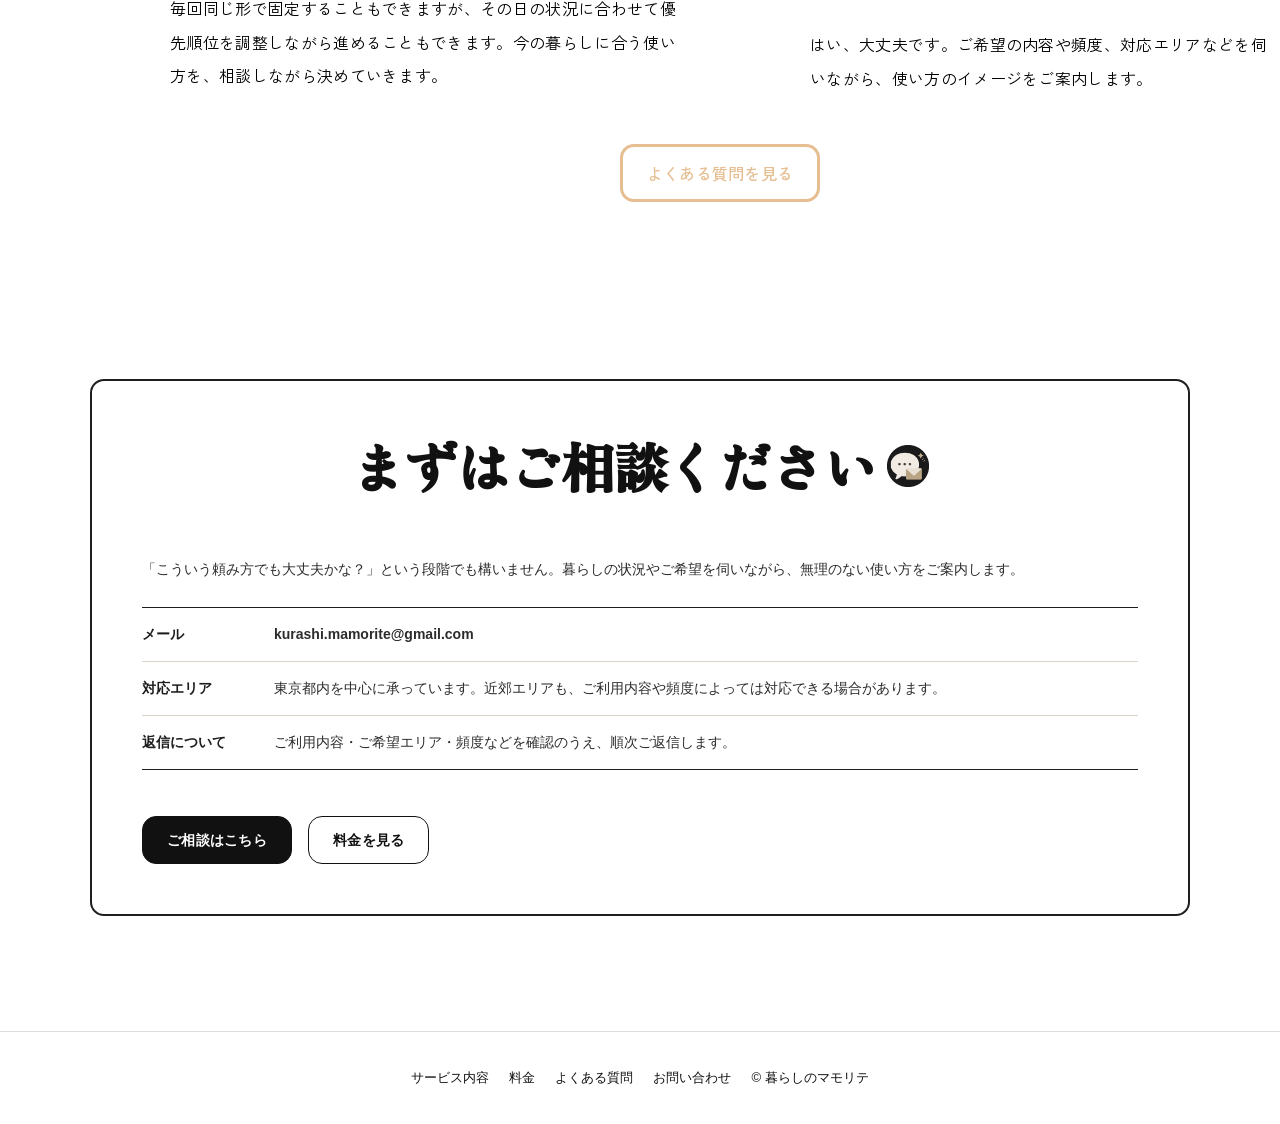
==== commit 8f26dd70: "Rebuild FAQ block to match provided desktop mock" ====
--- a/index.html
+++ b/index.html
@@ -314,11 +314,60 @@
       </div>
     </section>
 
-    <section id="faq" class="section bg-beige-darker">
-      <div class="container">
-        <div class="section-title"><h2>よくある質問</h2><img src="icon-qa.png" alt="Q&Aアイコン"></div>
-        <div class="faq-list"><article class="faq-item"><h3><span class="script-q">Q</span>どんな家事をお願いできますか？</h3><p>掃除、洗濯、片付けのほか、買い物や料理、作り置き、使いづらい場所の整え直しなどにも対応しています。内容は、今の暮らしに合わせてご相談いただけます。</p></article><article class="faq-item"><h3><span class="script-q">Q</span>毎回まったく同じ内容でお願いしないといけませんか？</h3><p>毎回同じ形で固定することもできますが、その日の状況に合わせて優先順位を調整しながら進めることもできます。今の暮らしに合う使い方を、相談しながら決めていきます。</p></article><article class="faq-item"><h3><span class="script-q">Q</span>まずは相談だけでも大丈夫ですか？</h3><p>はい、大丈夫です。ご希望の内容や頻度、対応エリアなどを伺いながら、使い方のイメージをご案内します。</p></article></div>
-        <a class="button secondary" href="faq.html">よくある質問を見る</a>
+    <section class="faq-section" id="faq">
+      <div class="faq-stage">
+
+        <h2 class="faq-title">よくある質問</h2>
+
+        <img class="faq-icon" src="icon-qa.png" alt="" aria-hidden="true">
+
+        <article class="faq-item faq-item-01">
+          <div class="faq-num-wrap faq-num-wrap-01">
+            <span class="faq-num">Q1</span>
+            <span class="faq-line faq-line-01" aria-hidden="true"></span>
+          </div>
+
+          <h3 class="faq-question faq-question-01">どんな家事をお願いできますか？</h3>
+
+          <p class="faq-answer">
+            掃除、洗濯、片付けのほか、買い物や料理、作り置き、使いづらい場所の整え直しなどにも対応しています。内容は、今の暮らしに合わせてご相談いただけます。
+          </p>
+        </article>
+
+        <article class="faq-item faq-item-02">
+          <div class="faq-num-wrap faq-num-wrap-02">
+            <span class="faq-line faq-line-02" aria-hidden="true"></span>
+            <span class="faq-num">Q2</span>
+          </div>
+
+          <h3 class="faq-question faq-question-02">
+            <span>毎回まったく同じ内容で</span>
+            <span>お願いしないといけませんか？</span>
+          </h3>
+
+          <p class="faq-answer">
+            毎回同じ形で固定することもできますが、その日の状況に合わせて優先順位を調整しながら進めることもできます。今の暮らしに合う使い方を、相談しながら決めていきます。
+          </p>
+        </article>
+
+        <article class="faq-item faq-item-03">
+          <div class="faq-num-wrap faq-num-wrap-03">
+            <span class="faq-num">Q3</span>
+            <span class="faq-line faq-line-03" aria-hidden="true"></span>
+          </div>
+
+          <h3 class="faq-question faq-question-03">
+            <span>まずは相談だけでも</span>
+            <span>大丈夫ですか？</span>
+          </h3>
+
+          <p class="faq-answer">
+            はい、大丈夫です。ご希望の内容や頻度、対応エリアなどを伺いながら、使い方のイメージをご案内します。
+          </p>
+        </article>
+
+        <a class="faq-cta" href="faq.html">よくある質問を見る</a>
+
       </div>
     </section>
 
--- a/style.css
+++ b/style.css
@@ -1065,8 +1065,8 @@
 }
 
 .feature-grid p,
-.faq-item p,
 .contact-box p { margin: 0; font-size: 14px; color: #2c2c2c; }
+
 
 .feature-grid { grid-template-columns: repeat(3, minmax(0, 1fr)); gap: 18px; }
 .feature-grid article {
@@ -1078,16 +1078,6 @@
 .feature-grid .script-no { color: #8f7a56; }
 .feature-grid h3 { font-size: 36px; color: #131313; }
 
-.faq-list { display: grid; gap: 30px; margin-bottom: 34px; }
-.faq-item { border-top: 1px solid #6a5c45; padding-top: 22px; }
-.faq-item h3 {
-  display: flex;
-  gap: 10px;
-  align-items: flex-start;
-  margin: 0 0 8px;
-  font-size: clamp(27px, 3vw, 36px);
-}
-.script-q { font-size: 44px; color: #e8dfcf; margin-top: -2px; }
 
 .contact-box {
   border: 2px solid #1e1e1e;
@@ -1934,7 +1924,7 @@
   position: relative;
   width: 100%;
   height: 730px;
-  background: #e6be91;
+  background: #ffffff;
   overflow: hidden;
   box-sizing: border-box;
 }
@@ -1944,7 +1934,19 @@
   width: 1440px;
   height: 730px;
   margin: 0 auto;
-  box-sizing: border-box;
+  background: transparent;
+  box-sizing: border-box;
+}
+
+.houjin-stage::before {
+  content: "";
+  position: absolute;
+  left: 80px;
+  top: 0;
+  width: 1280px;
+  height: 730px;
+  background: #e6be91;
+  z-index: 0;
 }
 
 .houjin-label {
@@ -2081,3 +2083,121 @@
     transform-origin: top center;
   }
 }
+
+
+/* FAQ section */
+.faq-section {
+  position: relative;
+  width: 100%;
+  height: 800px;
+  background: #ffffff;
+  overflow: hidden;
+  box-sizing: border-box;
+}
+
+.faq-stage {
+  position: relative;
+  width: 1440px;
+  height: 800px;
+  margin: 0 auto;
+  box-sizing: border-box;
+}
+
+.faq-title {
+  position: absolute;
+  left: 80px;
+  top: 64px;
+  width: 340px;
+  margin: 0;
+  padding: 0;
+  color: #000000;
+  font-family: "Zen Antique", serif;
+  font-size: 52px;
+  line-height: 1;
+  letter-spacing: -0.04em;
+  font-weight: 400;
+  white-space: nowrap;
+}
+
+.faq-icon {
+  position: absolute;
+  left: 178px;
+  top: 168px;
+  width: 80px;
+  height: 80px;
+  object-fit: contain;
+  display: block;
+}
+
+.faq-num-wrap { position: absolute; display: flex; align-items: center; gap: 14px; height: 36px; }
+.faq-num { display: inline-block; color: #000000; font-family: "Caveat", cursive; font-size: 34px; line-height: 1; font-weight: 500; letter-spacing: -0.02em; }
+.faq-line { display: block; width: 72px; height: 1px; background: #000000; flex-shrink: 0; }
+
+.faq-question {
+  margin: 0;
+  padding: 0;
+  color: #000000;
+  font-family: "Zen Kaku Gothic New", "Noto Sans JP", sans-serif;
+  font-size: 30px;
+  line-height: 1.45;
+  letter-spacing: -0.04em;
+  font-weight: 700;
+  text-align: left;
+}
+
+.faq-question span { display: block; white-space: nowrap; }
+
+.faq-answer {
+  margin: 0;
+  padding: 0;
+  color: #000000;
+  font-family: "Zen Kaku Gothic New", "Noto Sans JP", sans-serif;
+  font-size: 16px;
+  line-height: 2.1;
+  letter-spacing: 0.02em;
+  font-weight: 400;
+  text-align: left;
+}
+
+.faq-item-01 { position: absolute; left: 810px; top: 132px; width: 520px; height: 200px; }
+.faq-num-wrap-01 { right: 0; top: -74px; }
+.faq-question-01 { width: 520px; }
+.faq-item-01 .faq-answer { position: absolute; left: 0; top: 86px; width: 500px; }
+
+.faq-item-02 { position: absolute; left: 170px; top: 398px; width: 500px; height: 240px; }
+.faq-num-wrap-02 { left: -170px; top: -70px; }
+.faq-question-02 { width: 500px; }
+.faq-item-02 .faq-answer { position: absolute; left: 0; top: 130px; width: 520px; }
+
+.faq-item-03 { position: absolute; left: 810px; top: 434px; width: 470px; height: 220px; }
+.faq-num-wrap-03 { right: -80px; top: -70px; }
+.faq-question-03 { width: 470px; }
+.faq-item-03 .faq-answer { position: absolute; left: 0; top: 130px; width: 470px; }
+
+.faq-cta {
+  position: absolute;
+  left: 620px;
+  top: 680px;
+  width: 200px;
+  height: 58px;
+  border-radius: 14px;
+  background: #ffffff;
+  border: 3px solid #e6be91;
+  color: #e6be91;
+  display: inline-flex;
+  align-items: center;
+  justify-content: center;
+  box-sizing: border-box;
+  text-decoration: none;
+  font-family: "Zen Kaku Gothic New", "Noto Sans JP", sans-serif;
+  font-size: 16px;
+  line-height: 1;
+  font-weight: 500;
+  letter-spacing: 0.02em;
+  white-space: nowrap;
+}
+
+@media (max-width: 1439px) and (min-width: 769px) {
+  .faq-section { height: calc(800px * (100vw / 1440)); }
+  .faq-stage { transform: scale(calc(100vw / 1440)); transform-origin: top center; }
+}
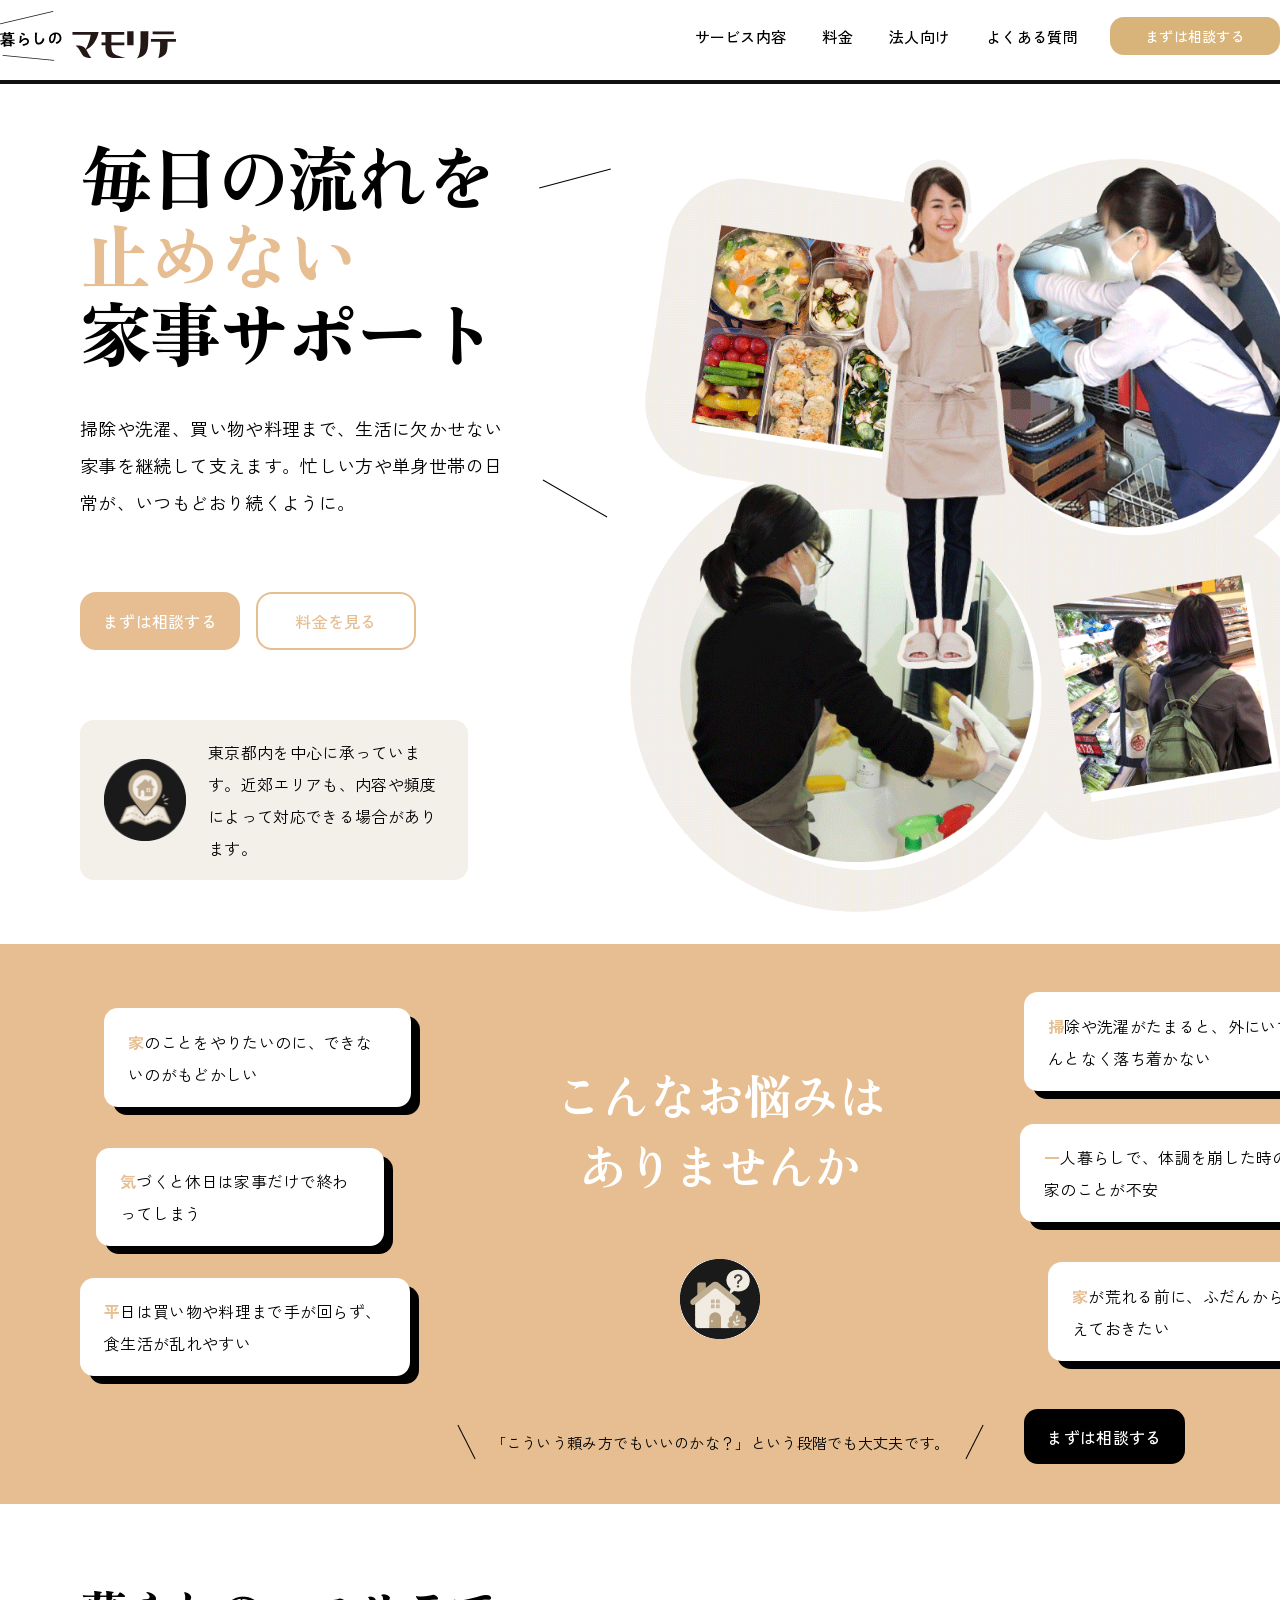
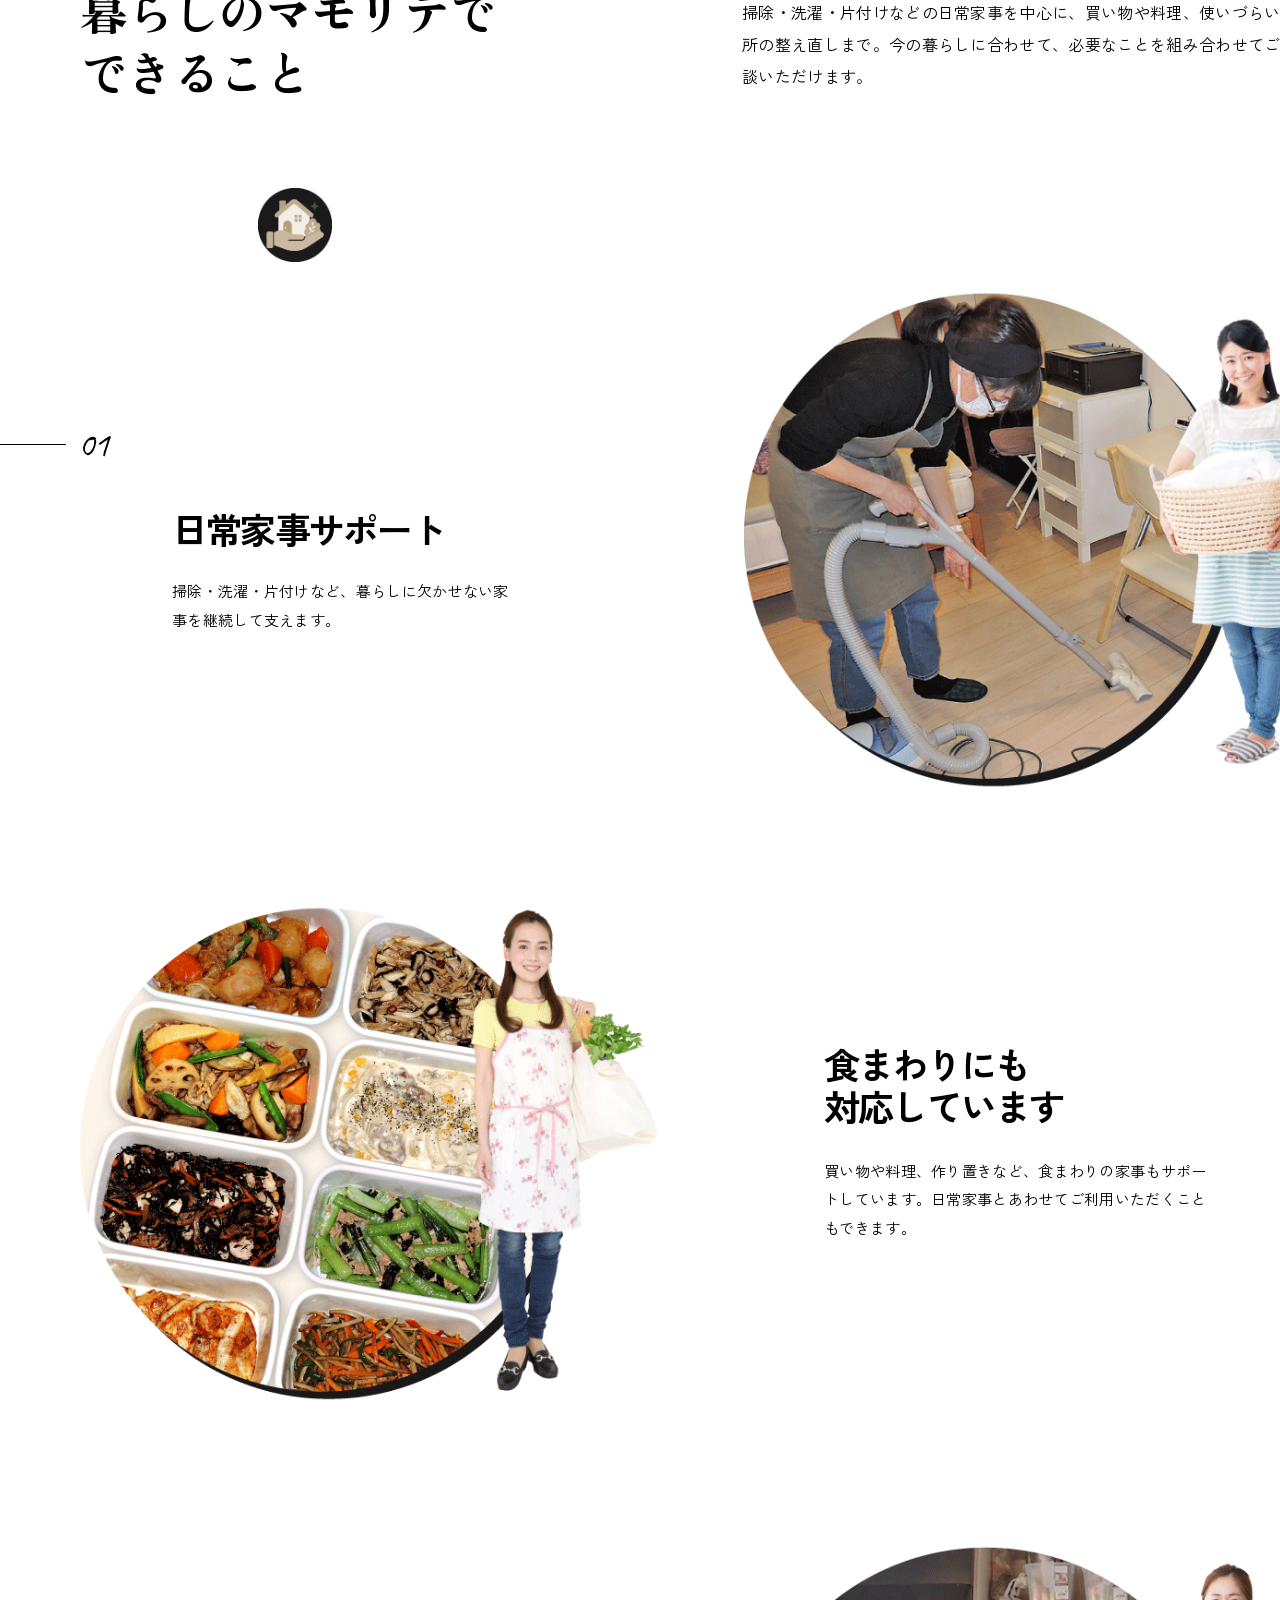
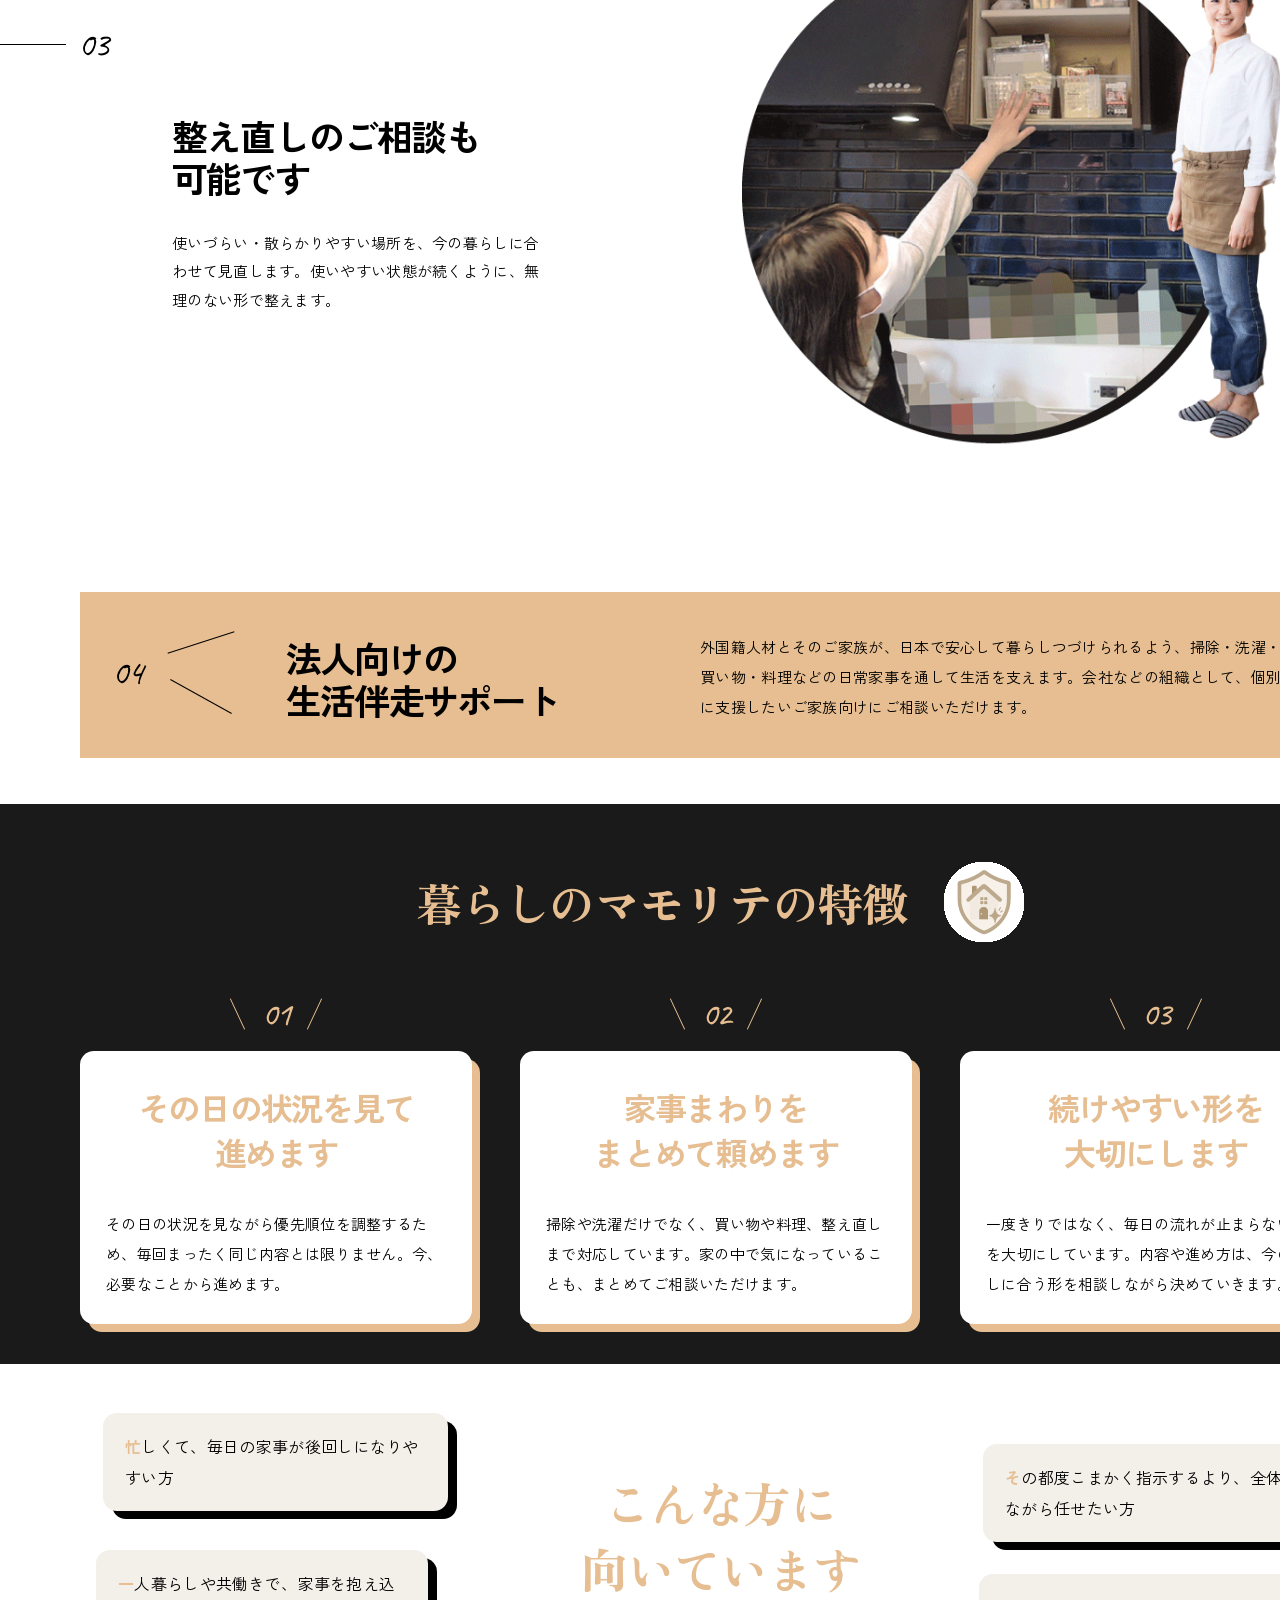
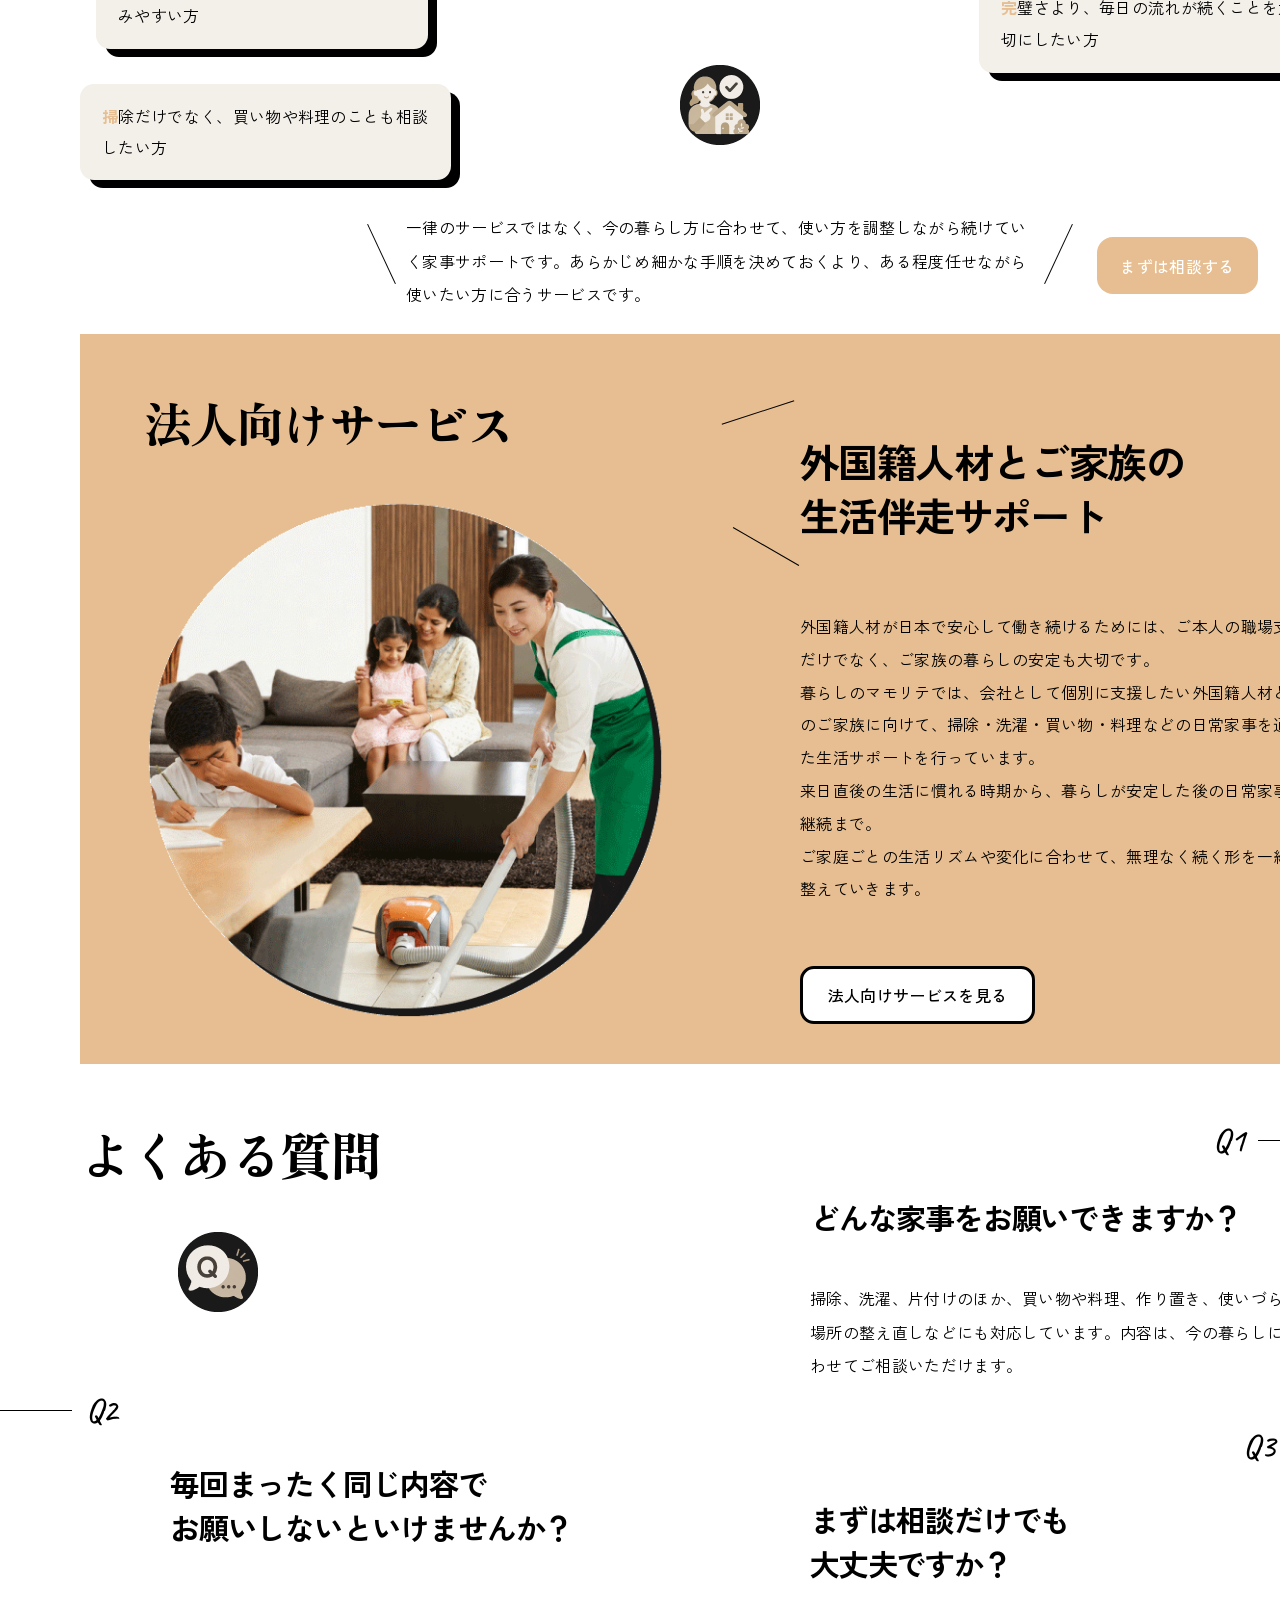
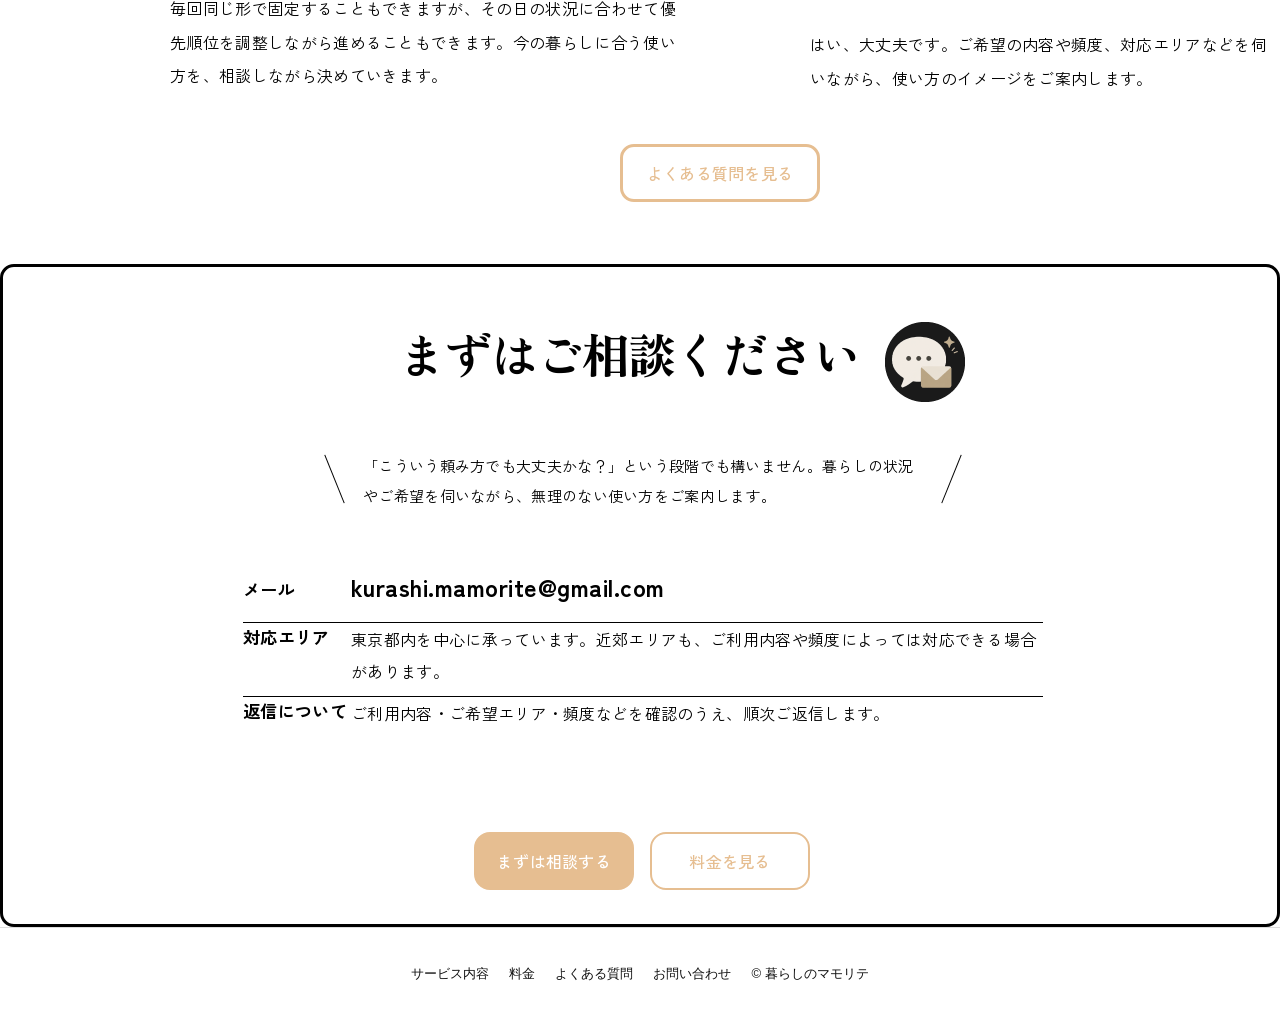
==== commit fa0b4c4b: "Rebuild contact consultation block to match desktop mock" ====
--- a/index.html
+++ b/index.html
@@ -371,8 +371,44 @@
       </div>
     </section>
 
-    <section id="contact" class="section">
-      <div class="container"><div class="contact-box"><div class="section-title"><h2>まずはご相談ください</h2><img src="icon-soudan.png" alt="相談アイコン"></div><p>「こういう頼み方でも大丈夫かな？」という段階でも構いません。暮らしの状況やご希望を伺いながら、無理のない使い方をご案内します。</p><div class="contact-list"><p><span>メール</span><strong>kurashi.mamorite@gmail.com</strong></p><p><span>対応エリア</span>東京都内を中心に承っています。近郊エリアも、ご利用内容や頻度によっては対応できる場合があります。</p><p><span>返信について</span>ご利用内容・ご希望エリア・頻度などを確認のうえ、順次ご返信します。</p></div><div class="hero-actions"><a class="button" href="#contact">ご相談はこちら</a><a class="button secondary" href="price.html">料金を見る</a></div></div></div>
+    <section class="contact-section" id="contact">
+      <div class="contact-stage">
+        <h2 class="contact-title">まずはご相談ください</h2>
+
+        <img class="contact-icon" src="icon-soudan.png" alt="" aria-hidden="true">
+
+        <div class="contact-lead">
+          <span class="contact-slash contact-slash-left" aria-hidden="true"></span>
+          <p>「こういう頼み方でも大丈夫かな？」という段階でも構いません。暮らしの状況やご希望を伺いながら、無理のない使い方をご案内します。</p>
+          <span class="contact-slash contact-slash-right" aria-hidden="true"></span>
+        </div>
+
+        <div class="contact-info">
+          <div class="contact-info-row contact-info-row-mail">
+            <div class="contact-info-label">メール</div>
+            <div class="contact-info-body contact-mail">kurashi.mamorite@gmail.com</div>
+          </div>
+
+          <div class="contact-info-row contact-info-row-area">
+            <div class="contact-info-label">対応エリア</div>
+            <div class="contact-info-body">
+              東京都内を中心に承っています。近郊エリアも、ご利用内容や頻度によっては対応できる場合があります。
+            </div>
+          </div>
+
+          <div class="contact-info-row contact-info-row-reply">
+            <div class="contact-info-label">返信について</div>
+            <div class="contact-info-body">
+              ご利用内容・ご希望エリア・頻度などを確認のうえ、順次ご返信します。
+            </div>
+          </div>
+        </div>
+
+        <div class="contact-actions">
+          <a class="contact-btn contact-btn-primary" href="#contact">まずは相談する</a>
+          <a class="contact-btn contact-btn-secondary" href="price.html">料金を見る</a>
+        </div>
+      </div>
     </section>
   </main>
 
--- a/style.css
+++ b/style.css
@@ -2201,3 +2201,208 @@
   .faq-section { height: calc(800px * (100vw / 1440)); }
   .faq-stage { transform: scale(calc(100vw / 1440)); transform-origin: top center; }
 }
+
+/* =========================================================
+   Contact section (ご相談ください) - PC faithful reconstruction
+========================================================= */
+.contact-section {
+  position: relative;
+  width: 100%;
+  height: 663px;
+  background: #ffffff;
+  overflow: hidden;
+  box-sizing: border-box;
+}
+
+.contact-stage {
+  position: relative;
+  width: 1280px;
+  height: 663px;
+  margin: 0 auto;
+  background: #ffffff;
+  border: 3px solid #000000;
+  border-radius: 14px;
+  box-sizing: border-box;
+  overflow: hidden;
+}
+
+.contact-title {
+  position: absolute;
+  left: 395px;
+  top: 62px;
+  width: 510px;
+  margin: 0;
+  padding: 0;
+  color: #000000;
+  font-family: "Zen Antique", serif;
+  font-size: 48px;
+  line-height: 1;
+  letter-spacing: -0.04em;
+  font-weight: 400;
+  white-space: nowrap;
+  text-align: left;
+}
+
+.contact-icon {
+  position: absolute;
+  left: 882px;
+  top: 55px;
+  width: 80px;
+  height: 80px;
+  object-fit: contain;
+  display: block;
+}
+
+.contact-lead {
+  position: absolute;
+  left: 305px;
+  top: 184px;
+  width: 670px;
+  height: 64px;
+  display: flex;
+  align-items: flex-start;
+  justify-content: center;
+  gap: 28px;
+  color: #000000;
+  font-family: "Zen Kaku Gothic New", "Noto Sans JP", sans-serif;
+  font-size: 15px;
+  line-height: 2;
+  letter-spacing: 0.02em;
+  font-weight: 400;
+  text-align: left;
+}
+
+.contact-lead p {
+  width: 560px;
+  margin: 0;
+  padding: 0;
+}
+
+.contact-slash {
+  display: block;
+  width: 1px;
+  height: 52px;
+  background: #000000;
+  transform-origin: center;
+  flex-shrink: 0;
+  margin-top: 2px;
+}
+
+.contact-slash-left {
+  transform: rotate(-22deg);
+}
+
+.contact-slash-right {
+  transform: rotate(22deg);
+}
+
+.contact-info {
+  position: absolute;
+  left: 240px;
+  top: 308px;
+  width: 800px;
+  height: 190px;
+  box-sizing: border-box;
+}
+
+.contact-info-row {
+  position: relative;
+  display: grid;
+  grid-template-columns: 108px 1fr;
+  column-gap: 0;
+  width: 800px;
+  box-sizing: border-box;
+  border-bottom: 1px solid #000000;
+}
+
+.contact-info-row-mail {
+  height: 48px;
+}
+
+.contact-info-row-area {
+  height: 74px;
+}
+
+.contact-info-row-reply {
+  height: 68px;
+  border-bottom: none;
+}
+
+.contact-info-label {
+  color: #000000;
+  font-family: "Zen Kaku Gothic New", "Noto Sans JP", sans-serif;
+  font-size: 17px;
+  line-height: 1.6;
+  letter-spacing: 0.02em;
+  font-weight: 700;
+  display: flex;
+  align-items: flex-start;
+  padding-top: 0;
+}
+
+.contact-info-body {
+  color: #000000;
+  font-family: "Zen Kaku Gothic New", "Noto Sans JP", sans-serif;
+  font-size: 16px;
+  line-height: 2;
+  letter-spacing: 0.02em;
+  font-weight: 400;
+  display: block;
+  padding-top: 0;
+}
+
+.contact-mail {
+  font-size: 24px;
+  line-height: 1;
+  font-weight: 700;
+  letter-spacing: 0.02em;
+}
+
+.contact-actions {
+  position: absolute;
+  left: 471px;
+  top: 565px;
+  display: flex;
+  align-items: center;
+  gap: 16px;
+}
+
+.contact-btn {
+  width: 160px;
+  height: 58px;
+  border-radius: 16px;
+  display: inline-flex;
+  align-items: center;
+  justify-content: center;
+  box-sizing: border-box;
+  text-decoration: none;
+  font-family: "Zen Kaku Gothic New", "Noto Sans JP", sans-serif;
+  font-size: 16px;
+  line-height: 1;
+  font-weight: 500;
+  letter-spacing: 0.02em;
+  white-space: nowrap;
+}
+
+.contact-btn-primary {
+  background: #e6be91;
+  border: 2px solid #e6be91;
+  color: #ffffff;
+}
+
+.contact-btn-secondary {
+  background: #ffffff;
+  border: 2px solid #e6be91;
+  color: #e6be91;
+}
+
+@media (max-width: 1439px) and (min-width: 769px) {
+  .contact-section {
+    height: calc(663px * (100vw / 1440));
+  }
+
+  .contact-stage {
+    transform: scale(calc(100vw / 1440));
+    transform-origin: top center;
+  }
+}
